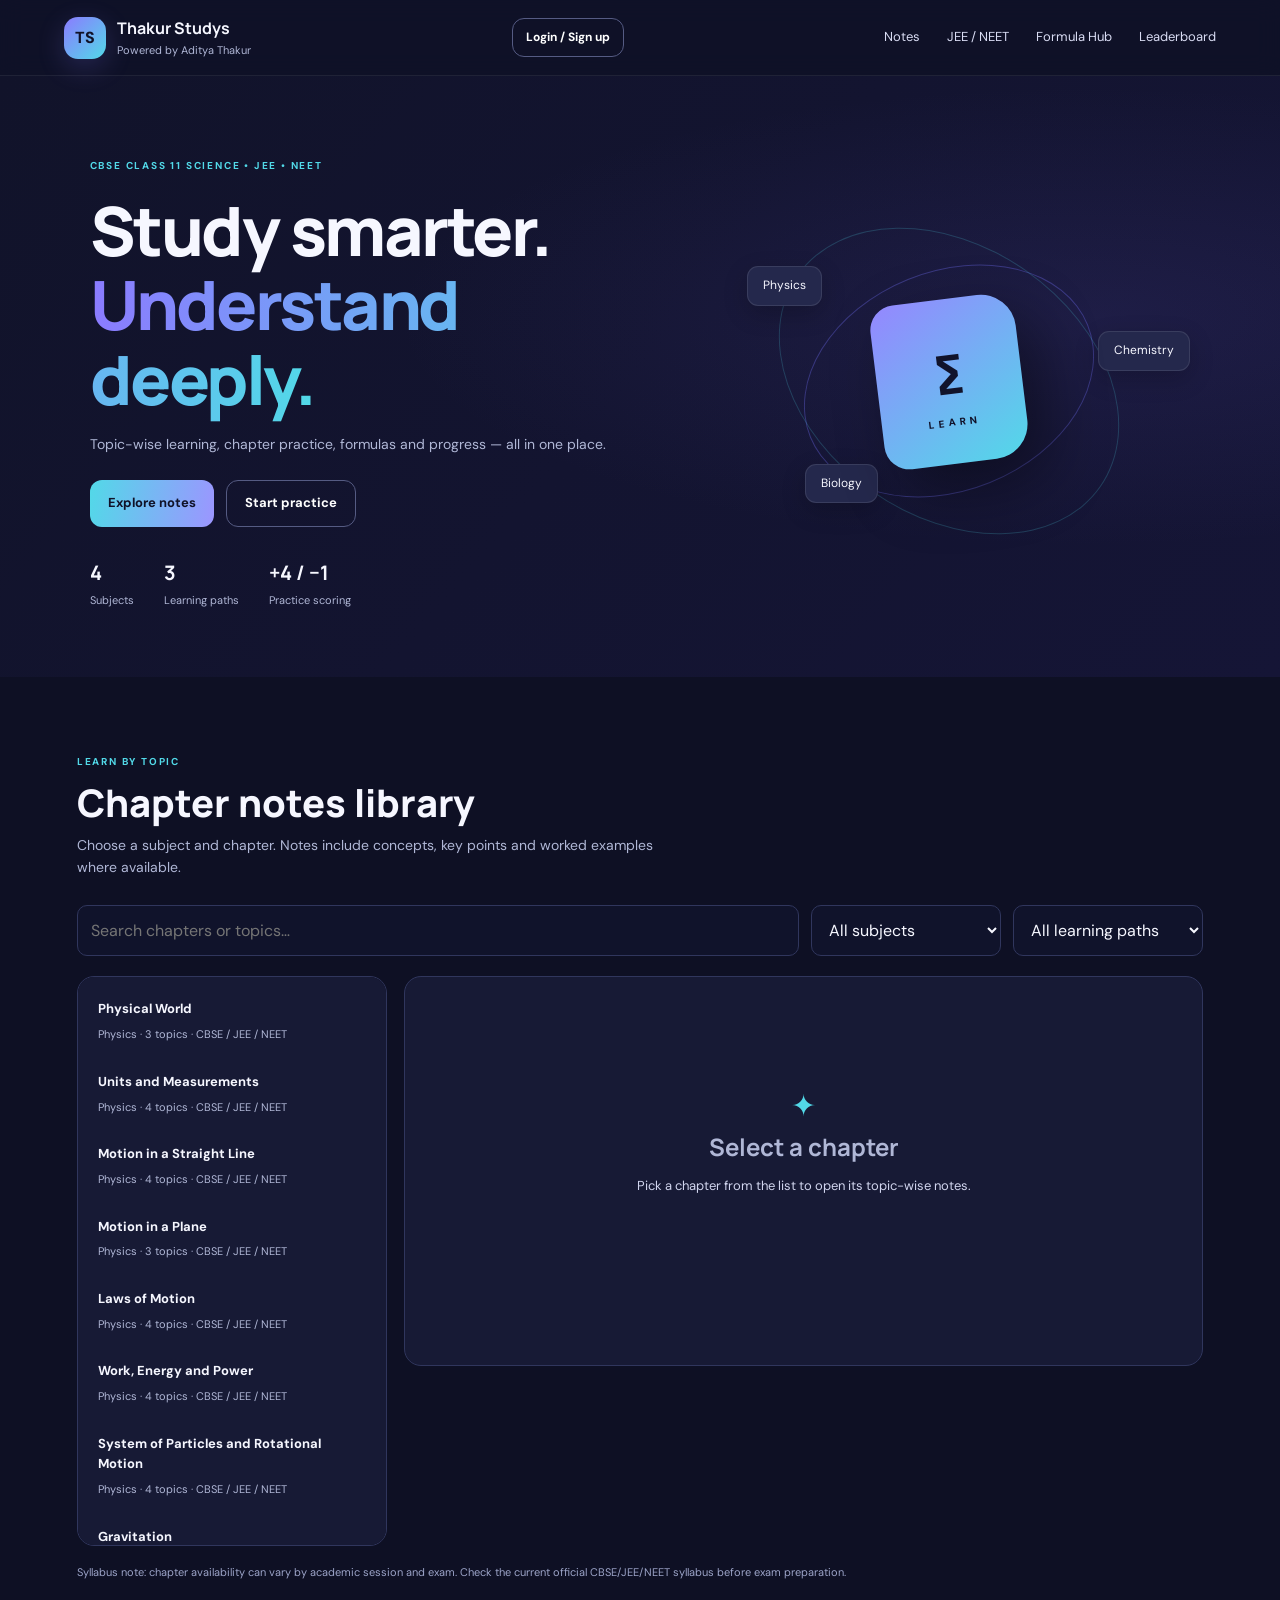
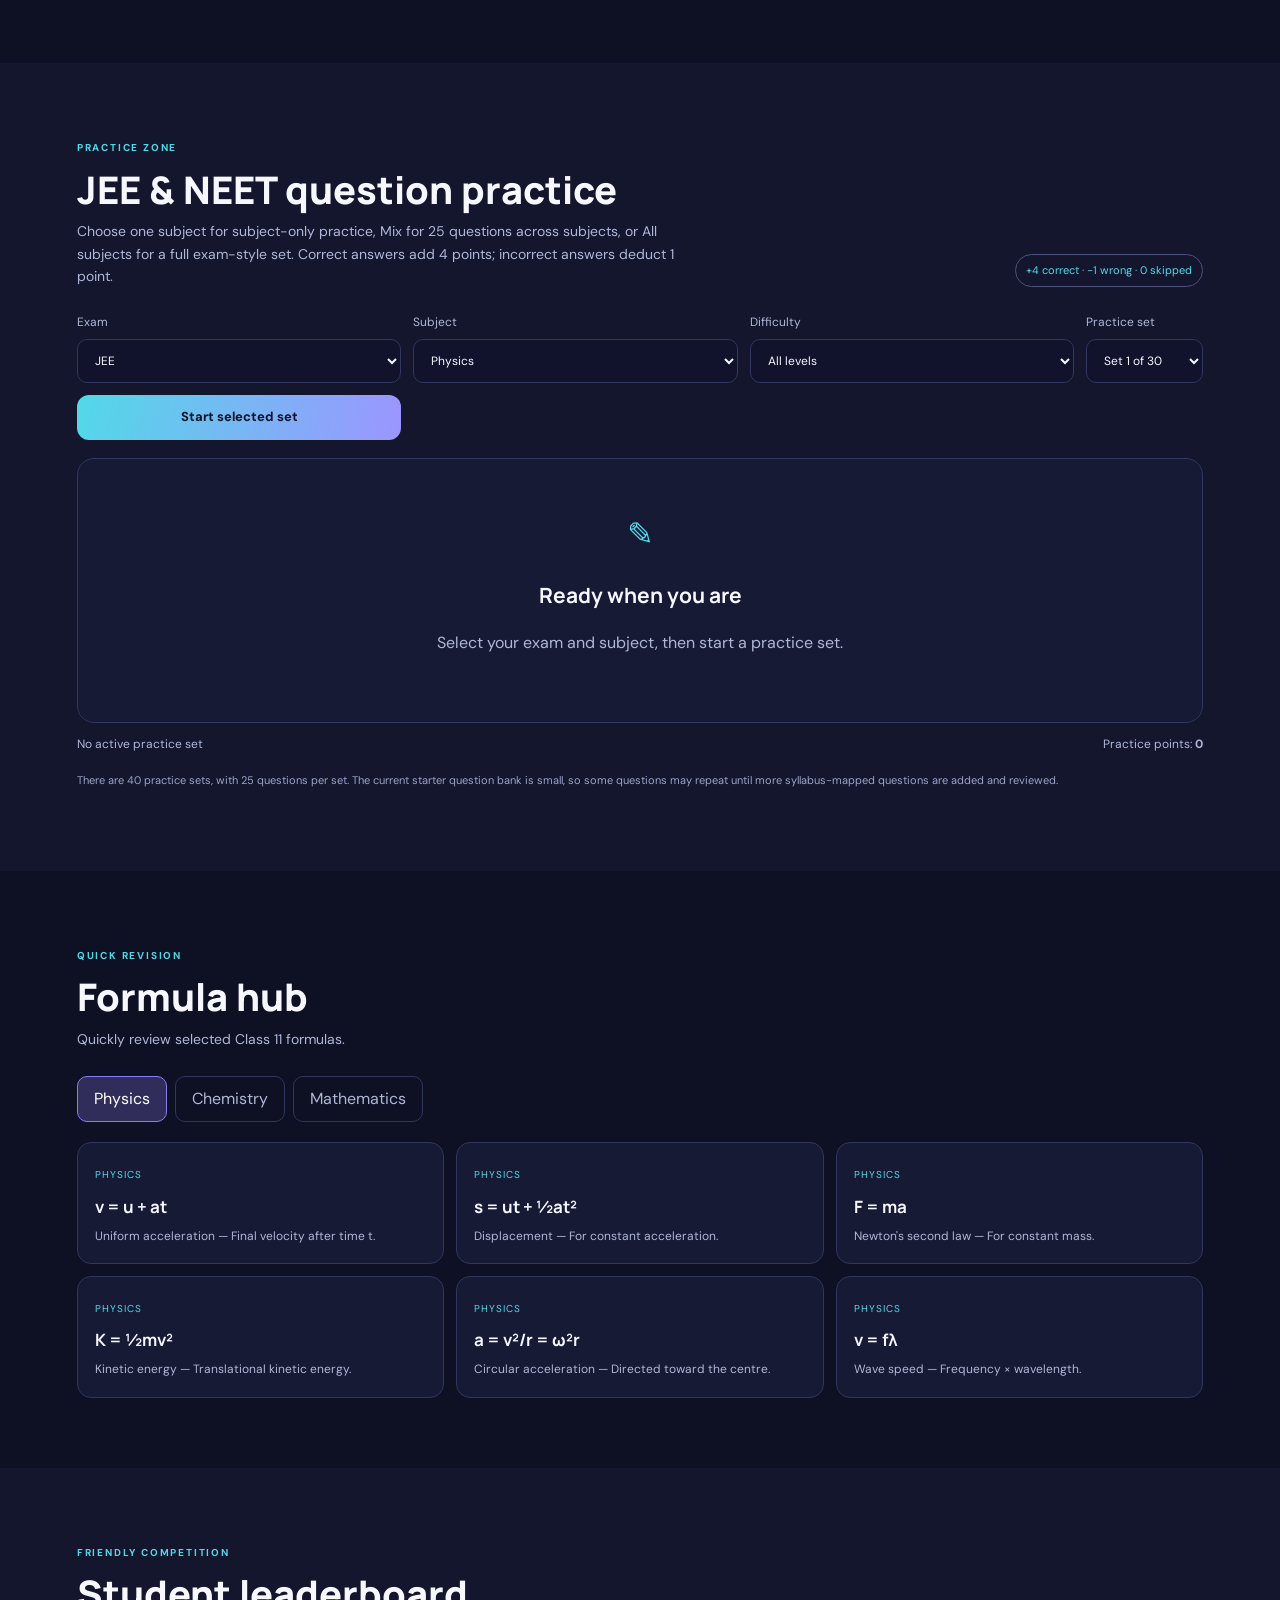
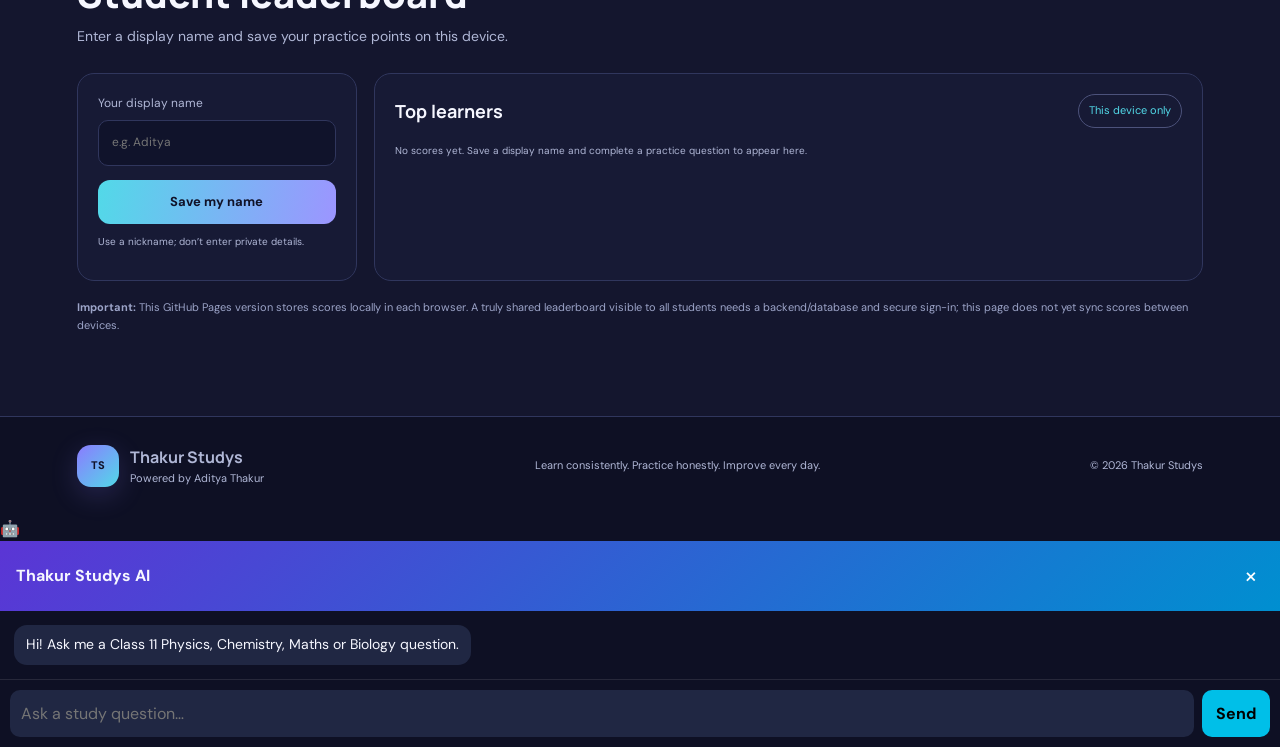
==== index.html @ 00ae5941 "Add files via upload" ====
<!doctype html>
<html lang="en">
<head>
<meta charset="utf-8"><meta name="viewport" content="width=device-width,initial-scale=1">
<meta name="theme-color" content="#171536">
<title>Thakur Studys | Powered by Aditya Thakur</title>
<link rel="stylesheet" href="style.css">
</head>
<body>
<header class="topbar">
  <a class="brand" href="#"><span class="logo">TS</span><span><b>Thakur Studys</b><small>Powered by Aditya Thakur</small></span></a>
  <div class="top-actions"><button class="btn ghost account-btn" id="accountBtn">Login / Sign up</button><button class="menu-btn" id="menuBtn" aria-label="Open menu">☰</button></div>
  <nav id="nav">
    <a href="#notes">Notes</a><a href="#practice">JEE / NEET</a><a href="#formulas">Formula Hub</a><a href="#leaderboard">Leaderboard</a>
  </nav>
</header>
<main>
<section class="hero">
  <div class="hero-copy">
    <span class="eyebrow">CBSE CLASS 11 SCIENCE • JEE • NEET</span>
    <h1>Study smarter.<br><span>Understand deeply.</span></h1>
    <p>Topic-wise learning, chapter practice, formulas and progress — all in one place.</p>
    <div class="hero-actions"><a class="btn primary" href="#notes">Explore notes</a><a class="btn ghost" href="#practice">Start practice</a></div>
    <div class="stats"><div><b>4</b><span>Subjects</span></div><div><b>3</b><span>Learning paths</span></div><div><b>+4 / −1</b><span>Practice scoring</span></div></div>
  </div>
  <div class="hero-art"><div class="orbit orbit1"></div><div class="orbit orbit2"></div><div class="book">∑<br><small>LEARN</small></div><span class="float f1">Physics</span><span class="float f2">Chemistry</span><span class="float f3">Biology</span></div>
</section>

<section class="section" id="notes">
  <div class="section-head"><div><span class="eyebrow">LEARN BY TOPIC</span><h2>Chapter notes library</h2><p>Choose a subject and chapter. Notes include concepts, key points and worked examples where available.</p></div></div>
  <div class="filters">
    <input id="searchNotes" type="search" placeholder="Search chapters or topics…">
    <select id="subjectFilter"><option value="all">All subjects</option><option>Physics</option><option>Chemistry</option><option>Mathematics</option><option>Biology</option></select>
    <select id="pathFilter"><option value="all">All learning paths</option><option>CBSE</option><option>JEE</option><option>NEET</option></select>
  </div>
  <div class="layout-notes"><div id="chapterList" class="chapter-list"></div><article id="noteDetail" class="note-detail"><div class="empty-state"><span>✦</span><h3>Select a chapter</h3><p>Pick a chapter from the list to open its topic-wise notes.</p></div></article></div>
  <p class="disclaimer">Syllabus note: chapter availability can vary by academic session and exam. Check the current official CBSE/JEE/NEET syllabus before exam preparation.</p>
</section>

<section class="section tinted" id="practice">
  <div class="section-head"><div><span class="eyebrow">PRACTICE ZONE</span><h2>JEE & NEET question practice</h2><p>Choose one subject for subject-only practice, Mix for 25 questions across subjects, or All subjects for a full exam-style set. Correct answers add 4 points; incorrect answers deduct 1 point.</p></div><div class="pill">+4 correct · −1 wrong · 0 skipped</div></div>
  <div class="practice-controls">
    <label>Exam<select id="examSelect"><option value="JEE">JEE</option><option value="NEET">NEET</option></select></label>
    <label>Subject<select id="practiceSubject"></select></label>
    <label>Difficulty<select id="difficulty"><option value="All">All levels</option><option>Easy</option><option>Medium</option><option>Hard</option></select></label>
    <label>Practice set<select id="setSelect"><option value="1">Set 1 of 30</option><option value="2">Set 2 of 30</option><option value="3">Set 3 of 30</option><option value="4">Set 4 of 30</option><option value="5">Set 5 of 30</option><option value="6">Set 6 of 30</option><option value="7">Set 7 of 30</option><option value="8">Set 8 of 30</option><option value="9">Set 9 of 30</option><option value="10">Set 10 of 30</option><option value="11">Set 11 of 30</option><option value="12">Set 12 of 30</option><option value="13">Set 13 of 30</option><option value="14">Set 14 of 30</option><option value="15">Set 15 of 30</option><option value="16">Set 16 of 30</option><option value="17">Set 17 of 30</option><option value="18">Set 18 of 30</option><option value="19">Set 19 of 30</option><option value="20">Set 20 of 30</option><option value="21">Set 21 of 30</option><option value="22">Set 22 of 30</option><option value="23">Set 23 of 30</option><option value="24">Set 24 of 30</option><option value="25">Set 25 of 30</option><option value="26">Set 26 of 30</option><option value="27">Set 27 of 30</option><option value="28">Set 28 of 30</option><option value="29">Set 29 of 30</option><option value="30">Set 30 of 30</option></select></label>
    <button class="btn primary" id="startQuiz">Start selected set</button>
  </div>
  <div class="quiz-card" id="quizCard"><div class="quiz-welcome"><span class="quiz-icon">✎</span><h3>Ready when you are</h3><p>Select your exam and subject, then start a practice set.</p></div></div>
  <div class="quiz-footer"><span id="quizProgress">No active practice set</span><span>Practice points: <b id="pointsDisplay">0</b></span></div>
  <p class="disclaimer">There are 40 practice sets, with 25 questions per set. The current starter question bank is small, so some questions may repeat until more syllabus-mapped questions are added and reviewed.</p>
</section>

<section class="section" id="formulas">
  <div class="section-head"><div><span class="eyebrow">QUICK REVISION</span><h2>Formula hub</h2><p>Quickly review selected Class 11 formulas.</p></div></div>
  <div class="formula-tabs"><button class="tab active" data-formula="Physics">Physics</button><button class="tab" data-formula="Chemistry">Chemistry</button><button class="tab" data-formula="Mathematics">Mathematics</button></div>
  <div id="formulaGrid" class="formula-grid"></div>
</section>

<section class="section tinted" id="leaderboard">
  <div class="section-head"><div><span class="eyebrow">FRIENDLY COMPETITION</span><h2>Student leaderboard</h2><p>Enter a display name and save your practice points on this device.</p></div></div>
  <div class="leaderboard-layout">
    <form id="playerForm" class="player-form"><label>Your display name<input id="playerName" maxlength="24" placeholder="e.g. Aditya" required></label><button class="btn primary" type="submit">Save my name</button><p class="small">Use a nickname; don’t enter private details.</p></form>
    <div class="leaderboard-card"><div class="leaderboard-title"><h3>Top learners</h3><span class="local-tag">This device only</span></div><div id="leaderRows"></div></div>
  </div>
  <p class="disclaimer"><b>Important:</b> This GitHub Pages version stores scores locally in each browser. A truly shared leaderboard visible to all students needs a backend/database and secure sign-in; this page does not yet sync scores between devices.</p>
</section>
</main>
<div class="auth-overlay" id="authOverlay" hidden>
  <section class="auth-modal" role="dialog" aria-modal="true" aria-labelledby="authTitle">
    <button class="auth-close" id="authClose" aria-label="Close login">×</button>
    <div class="auth-logo">TS</div>
    <span class="eyebrow">YOUR LEARNING SPACE</span>
    <h2 id="authTitle">Welcome to Thakur Studys</h2>
    <p class="auth-intro">Create a local demo account or sign in on this device.</p>
    <div class="auth-tabs"><button class="auth-tab active" data-mode="login">Login</button><button class="auth-tab" data-mode="signup">Sign up</button></div>
    <form id="authForm" class="auth-form">
      <label id="authNameWrap" hidden>Display name<input id="authName" maxlength="24" autocomplete="nickname" placeholder="Your name"></label>
      <label>Email<input id="authEmail" type="email" required autocomplete="email" placeholder="you@example.com"></label>
      <label>Password<input id="authPassword" type="password" required minlength="6" autocomplete="current-password" placeholder="At least 6 characters"></label>
      <p class="auth-error" id="authError" role="status"></p>
      <button class="btn primary auth-submit" id="authSubmit" type="submit">Login</button>
    </form>
    <p class="auth-note">Demo only: account details stay in this browser. This is not secure production authentication and will not sync across devices. Use a backend such as Firebase for real accounts.</p>
  </section>
</div>
<footer><a class="brand" href="#"><span class="logo">TS</span><span><b>Thakur Studys</b><small>Powered by Aditya Thakur</small></span></a><p>Learn consistently. Practice honestly. Improve every day.</p><span>© <span id="year"></span> Thakur Studys</span></footer>
<script src="app.js"></script>
<div id="aiAssistantFab" title="Thakur Studys AI">🤖</div>
<div id="aiAssistantPanel" class="ai-panel" aria-hidden="true"><div class="ai-head"><b>Thakur Studys AI</b><button id="aiClose">×</button></div>
<div id="aiMessages" class="ai-messages"><div class="ai-msg bot">Hi! Ask me a Class 11 Physics, Chemistry, Maths or Biology question.</div></div>
<div class="ai-input-row"><input id="aiInput" placeholder="Ask a study question…"><button id="aiSend">Send</button></div></div>
<script>
(()=>{const f=document.getElementById('aiAssistantFab'),p=document.getElementById('aiAssistantPanel'),c=document.getElementById('aiClose'),i=document.getElementById('aiInput'),s=document.getElementById('aiSend'),m=document.getElementById('aiMessages');if(!f)return;
f.onclick=()=>{p.classList.add('open');p.setAttribute('aria-hidden','false');i.focus()};c.onclick=()=>{p.classList.remove('open');p.setAttribute('aria-hidden','true')};
function add(t,k){const d=document.createElement('div');d.className='ai-msg '+k;d.textContent=t;m.appendChild(d);m.scrollTop=m.scrollHeight}
function answer(q){const x=q.toLowerCase();if(x.includes('newton'))return"Newton's second law: F = ma.";if(x.includes('kinetic'))return"Kinetic energy is K = ½mv².";if(x.includes('mole'))return"Use n = mass ÷ molar mass.";if(x.includes('derivative'))return"For xⁿ, d(xⁿ)/dx = nxⁿ⁻¹.";if(x.includes('photosynthesis'))return"Light reactions occur on thylakoid membranes; the Calvin cycle occurs in the stroma.";return"I can help with Class 11 Physics, Chemistry, Maths and Biology. Send the exact question for step-by-step help."}
function go(){const q=i.value.trim();if(!q)return;add(q,'user');i.value='';setTimeout(()=>add(answer(q),'bot'),180)}s.onclick=go;i.onkeydown=e=>{if(e.key==='Enter')go()}})();
</script></body></html>
---- style.css ----
@import url('https://fonts.googleapis.com/css2?family=DM+Sans:wght@400;500;600;700&family=Manrope:wght@400;500;600;700;800&display=swap');
:root{--bg:#0e1024;--panel:#171a35;--panel2:#1d2142;--text:#f6f7ff;--muted:#b0b7d6;--line:#30365d;--purple:#8b7bff;--cyan:#52d9e8;--pink:#ff8fc8;--green:#7de2b8}
*{box-sizing:border-box}html{scroll-behavior:smooth;scroll-padding-top:86px}body{margin:0;background:var(--bg);color:var(--text);font-family:'DM Sans',sans-serif;line-height:1.6}a{color:inherit;text-decoration:none}button,input,select{font:inherit}.topbar{height:76px;display:flex;align-items:center;justify-content:space-between;padding:0 max(5vw,20px);border-bottom:1px solid #ffffff12;background:#101228ed;backdrop-filter:blur(12px);position:sticky;top:0;z-index:10}.brand{display:flex;align-items:center;gap:11px}.brand b{display:block;font-family:Manrope,sans-serif;font-size:16px}.brand small{display:block;color:var(--muted);font-size:11px}.logo{width:42px;height:42px;border-radius:14px;background:linear-gradient(135deg,var(--purple),var(--cyan));display:grid;place-items:center;font-weight:800;color:#101228;box-shadow:0 8px 28px #8b7bff33}.topbar nav{display:flex;gap:27px;color:#d9dcf3;font-size:13px}.topbar nav a:hover{color:var(--cyan)}.menu-btn{display:none;background:none;border:0;color:white;font-size:23px}.hero{padding:75px max(7vw,22px) 65px;display:grid;grid-template-columns:1.1fr .9fr;gap:30px;align-items:center;overflow:hidden;background:radial-gradient(ellipse at 85% 40%,#5148a52b,transparent 45%),linear-gradient(130deg,#11132a,#151536)}.eyebrow{color:var(--cyan);letter-spacing:1.8px;font-size:10px;font-weight:700}.hero h1{font:800 clamp(38px,5.4vw,68px)/1.1 Manrope,sans-serif;letter-spacing:-2.5px;margin:16px 0}.hero h1 span{background:linear-gradient(90deg,var(--purple),var(--cyan));background-clip:text;color:transparent}.hero p,.section-head p{color:var(--muted);max-width:600px;font-size:14px}.hero-actions{display:flex;gap:12px;margin:25px 0 32px}.btn{border:0;border-radius:12px;padding:12px 18px;font-weight:700;font-size:13px;cursor:pointer;display:inline-flex;align-items:center;justify-content:center}.primary{color:#101228;background:linear-gradient(100deg,var(--cyan),#9c95ff)}.ghost{border:1px solid #555b83;color:white;background:transparent}.btn:hover{filter:brightness(1.08);transform:translateY(-1px)}.stats{display:flex;gap:30px}.stats b{display:block;font:700 20px Manrope}.stats span{font-size:11px;color:var(--muted)}.hero-art{height:300px;position:relative;display:grid;place-items:center}.orbit{position:absolute;border:1px solid #7772ff55;border-radius:50%;transform:rotate(-22deg)}.orbit1{width:300px;height:220px}.orbit2{width:370px;height:270px;transform:rotate(35deg);border-color:#52d9e833}.book{width:145px;height:165px;border-radius:25px 35px 35px 25px;background:linear-gradient(145deg,#9587ff,#52d9e8);display:grid;place-content:center;text-align:center;color:#11132b;font-size:52px;font-weight:800;box-shadow:18px 25px 60px #0006;transform:rotate(-7deg);z-index:1}.book small{font-size:10px;letter-spacing:4px}.float{position:absolute;background:#24284c;border:1px solid #ffffff19;padding:9px 15px;border-radius:11px;font-size:12px;box-shadow:0 8px 25px #0003}.f1{top:35px;left:8%}.f2{right:0;top:100px}.f3{bottom:28px;left:20%}.section{padding:70px max(6vw,20px)}.tinted{background:#14162e}.section-head{display:flex;align-items:end;justify-content:space-between;gap:20px;margin-bottom:26px}.section h2{font:800 clamp(27px,3.3vw,38px)/1.2 Manrope;margin:8px 0}.section-head p{margin:8px 0 0}.filters{display:grid;grid-template-columns:1fr 190px 190px;gap:12px;margin-bottom:20px}input,select{width:100%;background:#10132b;border:1px solid var(--line);border-radius:10px;color:var(--text);padding:12px 13px;outline:none}input:focus,select:focus{border-color:var(--purple)}select option{background:#171a35}.layout-notes{display:grid;grid-template-columns:310px 1fr;gap:17px;align-items:start}.chapter-list,.note-detail,.quiz-card,.leaderboard-card,.player-form{background:var(--panel);border:1px solid var(--line);border-radius:17px}.chapter-list{padding:8px;max-height:570px;overflow:auto}.chapter-item{display:block;width:100%;text-align:left;border:0;border-radius:10px;background:transparent;color:var(--text);padding:12px;cursor:pointer;margin:2px 0}.chapter-item:hover,.chapter-item.active{background:#292d55}.chapter-item b{display:block;font-size:13px}.chapter-item small{color:var(--muted);font-size:11px}.note-detail{padding:25px;min-height:390px}.note-detail h3{font:700 24px Manrope;margin:0 0 7px}.note-detail h4{font:700 16px Manrope;color:var(--cyan);margin:24px 0 8px}.note-detail p,.note-detail li{font-size:13px;color:#d1d5ee}.note-detail ul{padding-left:20px}.note-detail .topic{border-top:1px solid var(--line);padding-top:3px;margin-top:20px}.note-detail .callout{padding:14px 16px;background:#25294b;border-left:3px solid var(--purple);border-radius:9px;color:#e6e8ff;font-size:13px}.empty-state{text-align:center;padding:80px 15px;color:var(--muted)}.empty-state span{font-size:30px;color:var(--cyan)}.disclaimer{font-size:11px;color:#9ca4c8;margin-top:18px}.pill,.local-tag{white-space:nowrap;font-size:11px;padding:7px 10px;border:1px solid #4c527b;border-radius:30px;color:var(--cyan)}.practice-controls{display:grid;grid-template-columns:1fr 1fr 1fr auto;gap:12px;align-items:end}.practice-controls label,.player-form label{font-size:12px;color:var(--muted);display:grid;gap:7px}.quiz-card{margin-top:18px;min-height:250px;padding:25px}.quiz-welcome{text-align:center;padding:25px;color:var(--muted)}.quiz-icon{font-size:32px;color:var(--cyan)}.quiz-welcome h3{color:var(--text);font:700 21px Manrope}.question-top{display:flex;justify-content:space-between;color:var(--muted);font-size:12px}.question-text{font:700 19px/1.5 Manrope;margin:17px 0}.options{display:grid;grid-template-columns:1fr 1fr;gap:10px}.option{padding:12px 14px;border:1px solid var(--line);background:#11142c;color:var(--text);text-align:left;border-radius:10px;cursor:pointer}.option:hover:not(:disabled){border-color:var(--cyan)}.option.correct{border-color:var(--green);background:#16372f}.option.wrong{border-color:#ff8b9a;background:#3a2037}.explanation{margin-top:14px;padding:13px;background:#25294b;border-radius:10px;font-size:13px;color:#d7dcf5}.next-row{display:flex;justify-content:flex-end;margin-top:15px}.quiz-footer{display:flex;justify-content:space-between;color:var(--muted);font-size:12px;margin-top:12px}.formula-tabs{display:flex;gap:8px;margin:20px 0}.tab{background:transparent;color:var(--muted);border:1px solid var(--line);padding:9px 16px;border-radius:10px;cursor:pointer}.tab.active{background:#302d5a;color:white;border-color:var(--purple)}.formula-grid{display:grid;grid-template-columns:repeat(3,1fr);gap:12px}.formula-card{background:var(--panel);border:1px solid var(--line);border-radius:14px;padding:17px}.formula-card small{color:var(--cyan);font-size:10px;text-transform:uppercase;letter-spacing:1px}.formula-card b{display:block;font:700 17px Manrope;margin:9px 0}.formula-card p{font-size:12px;color:var(--muted);margin:0}.leaderboard-layout{display:grid;grid-template-columns:280px 1fr;gap:17px}.player-form{padding:20px;align-self:start}.player-form .btn{margin-top:14px;width:100%}.small{font-size:10px;color:var(--muted)}.leaderboard-card{padding:20px}.leaderboard-title{display:flex;justify-content:space-between;align-items:center;margin-bottom:15px}.leaderboard-title h3{margin:0;font:700 18px Manrope}.leader-row{display:grid;grid-template-columns:38px 1fr auto;gap:12px;align-items:center;padding:13px 0;border-bottom:1px solid var(--line)}.leader-row:last-child{border:0}.rank{width:30px;height:30px;border-radius:10px;background:#2b2f53;display:grid;place-items:center;font-weight:700;font-size:12px}.leader-name{font-weight:600;font-size:13px}.leader-sub{display:block;font-size:10px;color:var(--muted)}.leader-points{font-weight:800;color:var(--cyan)}footer{padding:28px max(6vw,20px);display:flex;align-items:center;justify-content:space-between;gap:20px;border-top:1px solid var(--line);color:var(--muted);font-size:11px}footer p{margin:0}
@media(max-width:760px){.topbar{height:68px}.menu-btn{display:block}.topbar nav{display:none;position:absolute;top:67px;left:0;right:0;padding:18px 22px;background:#171a35;flex-direction:column;gap:15px;border-bottom:1px solid var(--line)}.topbar nav.open{display:flex}.hero{grid-template-columns:1fr;padding-top:55px}.hero-art{height:230px;order:-1}.hero-art .orbit1{width:230px;height:170px}.hero-art .orbit2{width:280px;height:205px}.book{width:115px;height:130px;font-size:42px}.f1{left:0}.f2{right:0}.f3{bottom:8px}.section{padding:50px 18px}.section-head{align-items:start;flex-direction:column}.filters{grid-template-columns:1fr 1fr}.filters input{grid-column:1/-1}.layout-notes{grid-template-columns:1fr}.chapter-list{max-height:230px}.practice-controls{grid-template-columns:1fr 1fr}.practice-controls .btn{grid-column:1/-1}.options{grid-template-columns:1fr}.formula-grid{grid-template-columns:1fr 1fr}.leaderboard-layout{grid-template-columns:1fr}footer{flex-wrap:wrap}footer p{width:100%;order:3}}@media(max-width:420px){.stats{gap:18px}.stats b{font-size:17px}.formula-grid{grid-template-columns:1fr}.filters{grid-template-columns:1fr}.filters input{grid-column:auto}.pill{white-space:normal}}

.top-actions{display:flex;align-items:center;gap:10px}.account-btn{padding:9px 13px;font-size:12px}.auth-overlay{position:fixed;inset:0;z-index:50;background:#070817d9;backdrop-filter:blur(8px);display:grid;place-items:center;padding:18px}.auth-overlay[hidden]{display:none}.auth-modal{width:min(100%,430px);position:relative;background:#171a35;border:1px solid #41466f;border-radius:22px;padding:28px;box-shadow:0 25px 90px #0008}.auth-close{position:absolute;right:15px;top:12px;border:0;background:transparent;color:#dce0ff;font-size:30px;cursor:pointer}.auth-logo{width:48px;height:48px;border-radius:15px;background:linear-gradient(135deg,var(--purple),var(--cyan));display:grid;place-items:center;color:#101228;font-weight:800;font-size:19px;margin-bottom:18px}.auth-modal h2{font:800 25px/1.2 Manrope;margin:8px 0}.auth-intro{font-size:13px;color:var(--muted)}.auth-tabs{display:grid;grid-template-columns:1fr 1fr;gap:7px;padding:5px;background:#10132b;border-radius:11px;margin:20px 0}.auth-tab{border:0;border-radius:8px;padding:9px;background:transparent;color:var(--muted);cursor:pointer}.auth-tab.active{background:#302d5a;color:white}.auth-form{display:grid;gap:13px}.auth-form label{display:grid;gap:6px;color:#d4d8f3;font-size:12px}.auth-submit{width:100%;margin-top:2px}.auth-error{font-size:12px;color:#ff9fb0;margin:0;min-height:0}.auth-note{font-size:10px;line-height:1.5;color:#9da5c8;margin:17px 0 0}.signed-in{font-size:11px;color:var(--cyan);max-width:115px;overflow:hidden;text-overflow:ellipsis;white-space:nowrap}@media(max-width:760px){.top-actions{gap:8px}.account-btn{padding:8px 10px;font-size:11px}.topbar{padding-left:16px;padding-right:16px}.auth-modal{padding:24px}}
\n#aiAssistantFab{position:fixed;right:18px;bottom:18px;width:58px;height:58px;border-radius:50%;display:flex;align-items:center;justify-content:center;font-size:27px;cursor:pointer;z-index:9999;background:linear-gradient(135deg,#6d4aff,#00cfff);box-shadow:0 8px 28px rgba(0,0,0,.28)}\n.ai-panel{position:fixed;right:18px;bottom:88px;width:min(360px,calc(100vw - 36px));height:470px;background:#10152b;color:#fff;border:1px solid rgba(255,255,255,.16);border-radius:18px;z-index:9998;display:none;overflow:hidden;box-shadow:0 18px 50px rgba(0,0,0,.4)}.ai-panel.open{display:flex;flex-direction:column}.ai-head{display:flex;justify-content:space-between;align-items:center;padding:14px 16px;background:linear-gradient(135deg,#5b35d5,#008fd0)}.ai-head button{border:0;background:transparent;color:#fff;font-size:25px}.ai-messages{flex:1;padding:14px;overflow:auto;display:flex;flex-direction:column;gap:9px}.ai-msg{max-width:88%;padding:10px 12px;border-radius:13px;line-height:1.4;font-size:14px}.ai-msg.bot{align-self:flex-start;background:#202743}.ai-msg.user{align-self:flex-end;background:#5c3fd6}.ai-input-row{display:flex;gap:8px;padding:10px;border-top:1px solid rgba(255,255,255,.1)}.ai-input-row input{flex:1;border:0;border-radius:10px;padding:11px;background:#202743;color:#fff}.ai-input-row button{border:0;border-radius:10px;padding:0 14px;background:#00bfe8;font-weight:700}\n
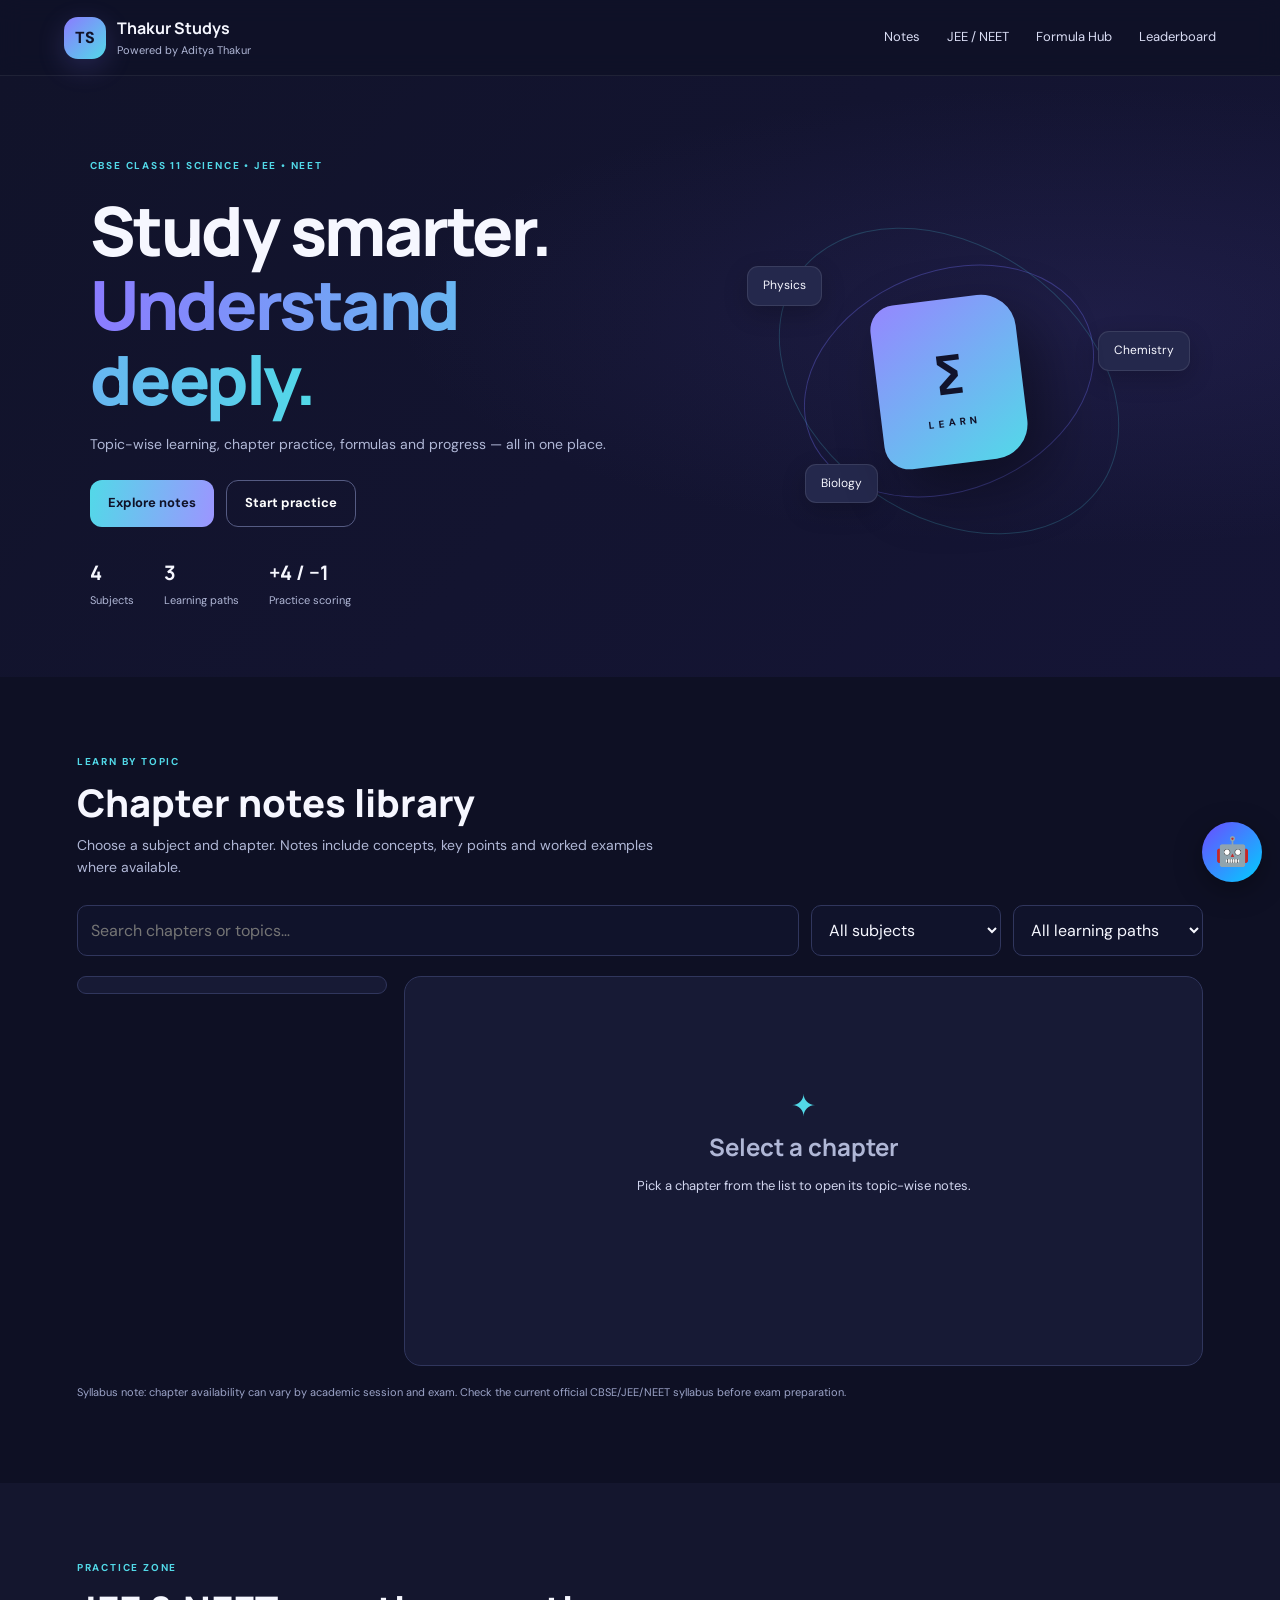
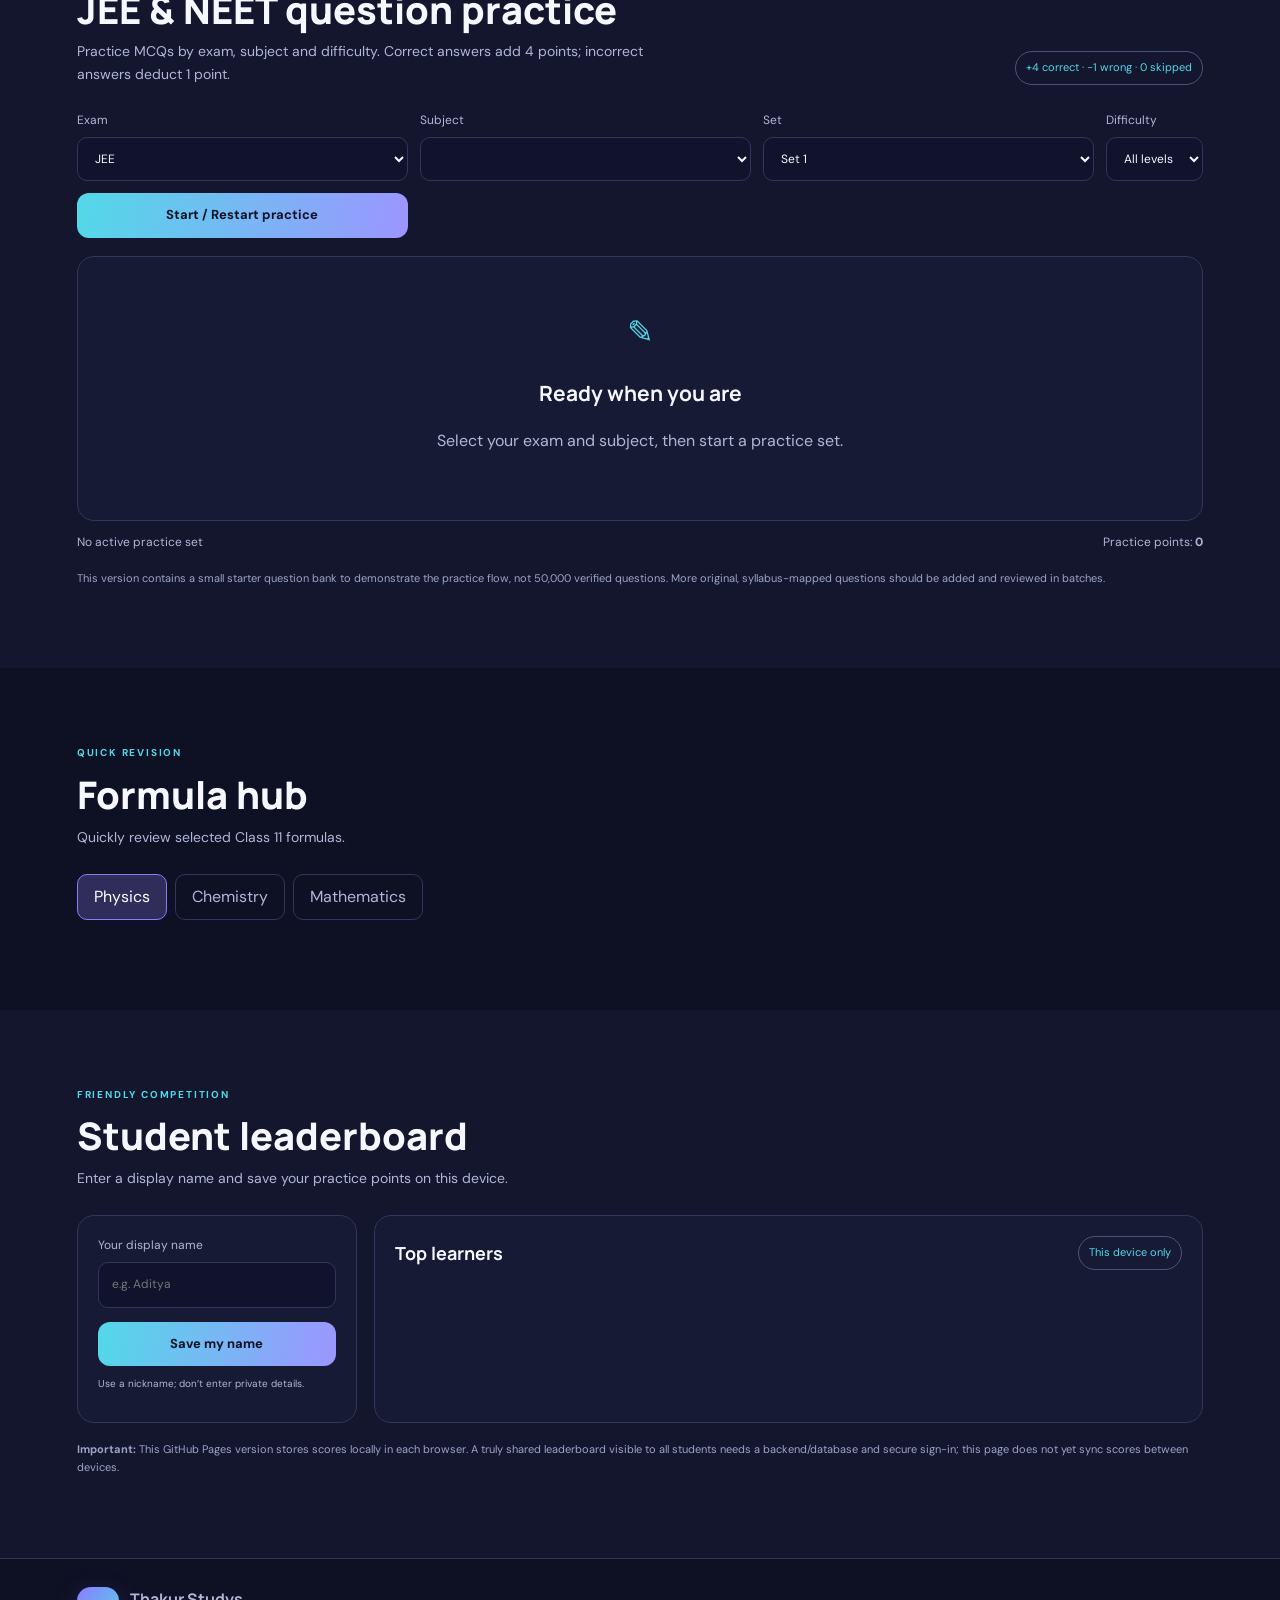
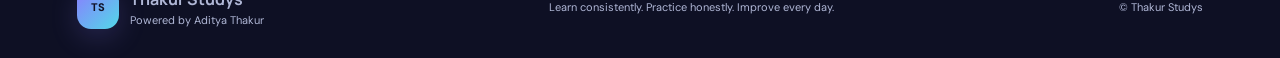
==== commit dc148560: "Add files via upload" ====
--- a/index.html
+++ b/index.html
@@ -9,7 +9,7 @@
 <body>
 <header class="topbar">
   <a class="brand" href="#"><span class="logo">TS</span><span><b>Thakur Studys</b><small>Powered by Aditya Thakur</small></span></a>
-  <div class="top-actions"><button class="btn ghost account-btn" id="accountBtn">Login / Sign up</button><button class="menu-btn" id="menuBtn" aria-label="Open menu">☰</button></div>
+  <button class="menu-btn" id="menuBtn" aria-label="Open menu">☰</button>
   <nav id="nav">
     <a href="#notes">Notes</a><a href="#practice">JEE / NEET</a><a href="#formulas">Formula Hub</a><a href="#leaderboard">Leaderboard</a>
   </nav>
@@ -38,17 +38,16 @@
 </section>
 
 <section class="section tinted" id="practice">
-  <div class="section-head"><div><span class="eyebrow">PRACTICE ZONE</span><h2>JEE & NEET question practice</h2><p>Choose one subject for subject-only practice, Mix for 25 questions across subjects, or All subjects for a full exam-style set. Correct answers add 4 points; incorrect answers deduct 1 point.</p></div><div class="pill">+4 correct · −1 wrong · 0 skipped</div></div>
+  <div class="section-head"><div><span class="eyebrow">PRACTICE ZONE</span><h2>JEE & NEET question practice</h2><p>Practice MCQs by exam, subject and difficulty. Correct answers add 4 points; incorrect answers deduct 1 point.</p></div><div class="pill">+4 correct · −1 wrong · 0 skipped</div></div>
   <div class="practice-controls">
     <label>Exam<select id="examSelect"><option value="JEE">JEE</option><option value="NEET">NEET</option></select></label>
-    <label>Subject<select id="practiceSubject"></select></label>
+    <label>Subject<select id="practiceSubject"></select></label><label>Set<select id="setSelect"><option value="1">Set 1</option><option value="2">Set 2</option><option value="3">Set 3</option><option value="4">Set 4</option><option value="5">Set 5</option><option value="6">Set 6</option><option value="7">Set 7</option><option value="8">Set 8</option><option value="9">Set 9</option><option value="10">Set 10</option><option value="11">Set 11</option><option value="12">Set 12</option><option value="13">Set 13</option><option value="14">Set 14</option><option value="15">Set 15</option><option value="16">Set 16</option><option value="17">Set 17</option><option value="18">Set 18</option><option value="19">Set 19</option><option value="20">Set 20</option><option value="21">Set 21</option><option value="22">Set 22</option><option value="23">Set 23</option><option value="24">Set 24</option><option value="25">Set 25</option><option value="26">Set 26</option><option value="27">Set 27</option><option value="28">Set 28</option><option value="29">Set 29</option><option value="30">Set 30</option></select></label>
     <label>Difficulty<select id="difficulty"><option value="All">All levels</option><option>Easy</option><option>Medium</option><option>Hard</option></select></label>
-    <label>Practice set<select id="setSelect"><option value="1">Set 1 of 30</option><option value="2">Set 2 of 30</option><option value="3">Set 3 of 30</option><option value="4">Set 4 of 30</option><option value="5">Set 5 of 30</option><option value="6">Set 6 of 30</option><option value="7">Set 7 of 30</option><option value="8">Set 8 of 30</option><option value="9">Set 9 of 30</option><option value="10">Set 10 of 30</option><option value="11">Set 11 of 30</option><option value="12">Set 12 of 30</option><option value="13">Set 13 of 30</option><option value="14">Set 14 of 30</option><option value="15">Set 15 of 30</option><option value="16">Set 16 of 30</option><option value="17">Set 17 of 30</option><option value="18">Set 18 of 30</option><option value="19">Set 19 of 30</option><option value="20">Set 20 of 30</option><option value="21">Set 21 of 30</option><option value="22">Set 22 of 30</option><option value="23">Set 23 of 30</option><option value="24">Set 24 of 30</option><option value="25">Set 25 of 30</option><option value="26">Set 26 of 30</option><option value="27">Set 27 of 30</option><option value="28">Set 28 of 30</option><option value="29">Set 29 of 30</option><option value="30">Set 30 of 30</option></select></label>
-    <button class="btn primary" id="startQuiz">Start selected set</button>
+    <button class="btn primary" id="startQuiz">Start / Restart practice</button>
   </div>
   <div class="quiz-card" id="quizCard"><div class="quiz-welcome"><span class="quiz-icon">✎</span><h3>Ready when you are</h3><p>Select your exam and subject, then start a practice set.</p></div></div>
   <div class="quiz-footer"><span id="quizProgress">No active practice set</span><span>Practice points: <b id="pointsDisplay">0</b></span></div>
-  <p class="disclaimer">There are 40 practice sets, with 25 questions per set. The current starter question bank is small, so some questions may repeat until more syllabus-mapped questions are added and reviewed.</p>
+  <p class="disclaimer">This version contains a small starter question bank to demonstrate the practice flow, not 50,000 verified questions. More original, syllabus-mapped questions should be added and reviewed in batches.</p>
 </section>
 
 <section class="section" id="formulas">
@@ -66,34 +65,6 @@
   <p class="disclaimer"><b>Important:</b> This GitHub Pages version stores scores locally in each browser. A truly shared leaderboard visible to all students needs a backend/database and secure sign-in; this page does not yet sync scores between devices.</p>
 </section>
 </main>
-<div class="auth-overlay" id="authOverlay" hidden>
-  <section class="auth-modal" role="dialog" aria-modal="true" aria-labelledby="authTitle">
-    <button class="auth-close" id="authClose" aria-label="Close login">×</button>
-    <div class="auth-logo">TS</div>
-    <span class="eyebrow">YOUR LEARNING SPACE</span>
-    <h2 id="authTitle">Welcome to Thakur Studys</h2>
-    <p class="auth-intro">Create a local demo account or sign in on this device.</p>
-    <div class="auth-tabs"><button class="auth-tab active" data-mode="login">Login</button><button class="auth-tab" data-mode="signup">Sign up</button></div>
-    <form id="authForm" class="auth-form">
-      <label id="authNameWrap" hidden>Display name<input id="authName" maxlength="24" autocomplete="nickname" placeholder="Your name"></label>
-      <label>Email<input id="authEmail" type="email" required autocomplete="email" placeholder="you@example.com"></label>
-      <label>Password<input id="authPassword" type="password" required minlength="6" autocomplete="current-password" placeholder="At least 6 characters"></label>
-      <p class="auth-error" id="authError" role="status"></p>
-      <button class="btn primary auth-submit" id="authSubmit" type="submit">Login</button>
-    </form>
-    <p class="auth-note">Demo only: account details stay in this browser. This is not secure production authentication and will not sync across devices. Use a backend such as Firebase for real accounts.</p>
-  </section>
-</div>
 <footer><a class="brand" href="#"><span class="logo">TS</span><span><b>Thakur Studys</b><small>Powered by Aditya Thakur</small></span></a><p>Learn consistently. Practice honestly. Improve every day.</p><span>© <span id="year"></span> Thakur Studys</span></footer>
 <script src="app.js"></script>
-<div id="aiAssistantFab" title="Thakur Studys AI">🤖</div>
-<div id="aiAssistantPanel" class="ai-panel" aria-hidden="true"><div class="ai-head"><b>Thakur Studys AI</b><button id="aiClose">×</button></div>
-<div id="aiMessages" class="ai-messages"><div class="ai-msg bot">Hi! Ask me a Class 11 Physics, Chemistry, Maths or Biology question.</div></div>
-<div class="ai-input-row"><input id="aiInput" placeholder="Ask a study question…"><button id="aiSend">Send</button></div></div>
-<script>
-(()=>{const f=document.getElementById('aiAssistantFab'),p=document.getElementById('aiAssistantPanel'),c=document.getElementById('aiClose'),i=document.getElementById('aiInput'),s=document.getElementById('aiSend'),m=document.getElementById('aiMessages');if(!f)return;
-f.onclick=()=>{p.classList.add('open');p.setAttribute('aria-hidden','false');i.focus()};c.onclick=()=>{p.classList.remove('open');p.setAttribute('aria-hidden','true')};
-function add(t,k){const d=document.createElement('div');d.className='ai-msg '+k;d.textContent=t;m.appendChild(d);m.scrollTop=m.scrollHeight}
-function answer(q){const x=q.toLowerCase();if(x.includes('newton'))return"Newton's second law: F = ma.";if(x.includes('kinetic'))return"Kinetic energy is K = ½mv².";if(x.includes('mole'))return"Use n = mass ÷ molar mass.";if(x.includes('derivative'))return"For xⁿ, d(xⁿ)/dx = nxⁿ⁻¹.";if(x.includes('photosynthesis'))return"Light reactions occur on thylakoid membranes; the Calvin cycle occurs in the stroma.";return"I can help with Class 11 Physics, Chemistry, Maths and Biology. Send the exact question for step-by-step help."}
-function go(){const q=i.value.trim();if(!q)return;add(q,'user');i.value='';setTimeout(()=>add(answer(q),'bot'),180)}s.onclick=go;i.onkeydown=e=>{if(e.key==='Enter')go()}})();
-</script></body></html>+<div id="thakur-ai-float" title="Thakur Studys AI">🤖</div><div id="thakur-ai-box" aria-hidden="true"><div class="ts-ai-title"><b>Thakur Studys AI</b><button id="ts-ai-close">×</button></div><div id="ts-ai-chat"><div class="ts-ai-bot">Hi! Ask a Class 11 Physics, Chemistry, Maths or Biology question.</div></div><div class="ts-ai-row"><input id="ts-ai-input" placeholder="Ask a study question…"><button id="ts-ai-send">Send</button></div></div><script>(()=>{const f=document.getElementById('thakur-ai-float'),b=document.getElementById('thakur-ai-box'),c=document.getElementById('ts-ai-close'),i=document.getElementById('ts-ai-input'),s=document.getElementById('ts-ai-send'),chat=document.getElementById('ts-ai-chat');if(!f)return;f.onclick=()=>{b.classList.add('show');b.setAttribute('aria-hidden','false');i.focus()};c.onclick=()=>{b.classList.remove('show');b.setAttribute('aria-hidden','true')};function send(){const q=i.value.trim();if(!q)return;const d=document.createElement('div');d.className='ts-ai-user';d.textContent=q;chat.appendChild(d);i.value='';const r=document.createElement('div');r.className='ts-ai-bot';r.textContent=q.toLowerCase().includes('newton')?'Newton’s second law: F = ma.':q.toLowerCase().includes('mole')?'n = mass ÷ molar mass.':q.toLowerCase().includes('kinetic')?'K = ½mv².':q.toLowerCase().includes('derivative')?'d(xⁿ)/dx = nxⁿ⁻¹.':'Send the exact Class 11 question and I’ll explain it.';chat.appendChild(r);chat.scrollTop=chat.scrollHeight}s.onclick=send;i.onkeydown=e=>{if(e.key==='Enter')send()}})();</script></body></html>
--- a/style.css
+++ b/style.css
@@ -3,5 +3,4 @@
 *{box-sizing:border-box}html{scroll-behavior:smooth;scroll-padding-top:86px}body{margin:0;background:var(--bg);color:var(--text);font-family:'DM Sans',sans-serif;line-height:1.6}a{color:inherit;text-decoration:none}button,input,select{font:inherit}.topbar{height:76px;display:flex;align-items:center;justify-content:space-between;padding:0 max(5vw,20px);border-bottom:1px solid #ffffff12;background:#101228ed;backdrop-filter:blur(12px);position:sticky;top:0;z-index:10}.brand{display:flex;align-items:center;gap:11px}.brand b{display:block;font-family:Manrope,sans-serif;font-size:16px}.brand small{display:block;color:var(--muted);font-size:11px}.logo{width:42px;height:42px;border-radius:14px;background:linear-gradient(135deg,var(--purple),var(--cyan));display:grid;place-items:center;font-weight:800;color:#101228;box-shadow:0 8px 28px #8b7bff33}.topbar nav{display:flex;gap:27px;color:#d9dcf3;font-size:13px}.topbar nav a:hover{color:var(--cyan)}.menu-btn{display:none;background:none;border:0;color:white;font-size:23px}.hero{padding:75px max(7vw,22px) 65px;display:grid;grid-template-columns:1.1fr .9fr;gap:30px;align-items:center;overflow:hidden;background:radial-gradient(ellipse at 85% 40%,#5148a52b,transparent 45%),linear-gradient(130deg,#11132a,#151536)}.eyebrow{color:var(--cyan);letter-spacing:1.8px;font-size:10px;font-weight:700}.hero h1{font:800 clamp(38px,5.4vw,68px)/1.1 Manrope,sans-serif;letter-spacing:-2.5px;margin:16px 0}.hero h1 span{background:linear-gradient(90deg,var(--purple),var(--cyan));background-clip:text;color:transparent}.hero p,.section-head p{color:var(--muted);max-width:600px;font-size:14px}.hero-actions{display:flex;gap:12px;margin:25px 0 32px}.btn{border:0;border-radius:12px;padding:12px 18px;font-weight:700;font-size:13px;cursor:pointer;display:inline-flex;align-items:center;justify-content:center}.primary{color:#101228;background:linear-gradient(100deg,var(--cyan),#9c95ff)}.ghost{border:1px solid #555b83;color:white;background:transparent}.btn:hover{filter:brightness(1.08);transform:translateY(-1px)}.stats{display:flex;gap:30px}.stats b{display:block;font:700 20px Manrope}.stats span{font-size:11px;color:var(--muted)}.hero-art{height:300px;position:relative;display:grid;place-items:center}.orbit{position:absolute;border:1px solid #7772ff55;border-radius:50%;transform:rotate(-22deg)}.orbit1{width:300px;height:220px}.orbit2{width:370px;height:270px;transform:rotate(35deg);border-color:#52d9e833}.book{width:145px;height:165px;border-radius:25px 35px 35px 25px;background:linear-gradient(145deg,#9587ff,#52d9e8);display:grid;place-content:center;text-align:center;color:#11132b;font-size:52px;font-weight:800;box-shadow:18px 25px 60px #0006;transform:rotate(-7deg);z-index:1}.book small{font-size:10px;letter-spacing:4px}.float{position:absolute;background:#24284c;border:1px solid #ffffff19;padding:9px 15px;border-radius:11px;font-size:12px;box-shadow:0 8px 25px #0003}.f1{top:35px;left:8%}.f2{right:0;top:100px}.f3{bottom:28px;left:20%}.section{padding:70px max(6vw,20px)}.tinted{background:#14162e}.section-head{display:flex;align-items:end;justify-content:space-between;gap:20px;margin-bottom:26px}.section h2{font:800 clamp(27px,3.3vw,38px)/1.2 Manrope;margin:8px 0}.section-head p{margin:8px 0 0}.filters{display:grid;grid-template-columns:1fr 190px 190px;gap:12px;margin-bottom:20px}input,select{width:100%;background:#10132b;border:1px solid var(--line);border-radius:10px;color:var(--text);padding:12px 13px;outline:none}input:focus,select:focus{border-color:var(--purple)}select option{background:#171a35}.layout-notes{display:grid;grid-template-columns:310px 1fr;gap:17px;align-items:start}.chapter-list,.note-detail,.quiz-card,.leaderboard-card,.player-form{background:var(--panel);border:1px solid var(--line);border-radius:17px}.chapter-list{padding:8px;max-height:570px;overflow:auto}.chapter-item{display:block;width:100%;text-align:left;border:0;border-radius:10px;background:transparent;color:var(--text);padding:12px;cursor:pointer;margin:2px 0}.chapter-item:hover,.chapter-item.active{background:#292d55}.chapter-item b{display:block;font-size:13px}.chapter-item small{color:var(--muted);font-size:11px}.note-detail{padding:25px;min-height:390px}.note-detail h3{font:700 24px Manrope;margin:0 0 7px}.note-detail h4{font:700 16px Manrope;color:var(--cyan);margin:24px 0 8px}.note-detail p,.note-detail li{font-size:13px;color:#d1d5ee}.note-detail ul{padding-left:20px}.note-detail .topic{border-top:1px solid var(--line);padding-top:3px;margin-top:20px}.note-detail .callout{padding:14px 16px;background:#25294b;border-left:3px solid var(--purple);border-radius:9px;color:#e6e8ff;font-size:13px}.empty-state{text-align:center;padding:80px 15px;color:var(--muted)}.empty-state span{font-size:30px;color:var(--cyan)}.disclaimer{font-size:11px;color:#9ca4c8;margin-top:18px}.pill,.local-tag{white-space:nowrap;font-size:11px;padding:7px 10px;border:1px solid #4c527b;border-radius:30px;color:var(--cyan)}.practice-controls{display:grid;grid-template-columns:1fr 1fr 1fr auto;gap:12px;align-items:end}.practice-controls label,.player-form label{font-size:12px;color:var(--muted);display:grid;gap:7px}.quiz-card{margin-top:18px;min-height:250px;padding:25px}.quiz-welcome{text-align:center;padding:25px;color:var(--muted)}.quiz-icon{font-size:32px;color:var(--cyan)}.quiz-welcome h3{color:var(--text);font:700 21px Manrope}.question-top{display:flex;justify-content:space-between;color:var(--muted);font-size:12px}.question-text{font:700 19px/1.5 Manrope;margin:17px 0}.options{display:grid;grid-template-columns:1fr 1fr;gap:10px}.option{padding:12px 14px;border:1px solid var(--line);background:#11142c;color:var(--text);text-align:left;border-radius:10px;cursor:pointer}.option:hover:not(:disabled){border-color:var(--cyan)}.option.correct{border-color:var(--green);background:#16372f}.option.wrong{border-color:#ff8b9a;background:#3a2037}.explanation{margin-top:14px;padding:13px;background:#25294b;border-radius:10px;font-size:13px;color:#d7dcf5}.next-row{display:flex;justify-content:flex-end;margin-top:15px}.quiz-footer{display:flex;justify-content:space-between;color:var(--muted);font-size:12px;margin-top:12px}.formula-tabs{display:flex;gap:8px;margin:20px 0}.tab{background:transparent;color:var(--muted);border:1px solid var(--line);padding:9px 16px;border-radius:10px;cursor:pointer}.tab.active{background:#302d5a;color:white;border-color:var(--purple)}.formula-grid{display:grid;grid-template-columns:repeat(3,1fr);gap:12px}.formula-card{background:var(--panel);border:1px solid var(--line);border-radius:14px;padding:17px}.formula-card small{color:var(--cyan);font-size:10px;text-transform:uppercase;letter-spacing:1px}.formula-card b{display:block;font:700 17px Manrope;margin:9px 0}.formula-card p{font-size:12px;color:var(--muted);margin:0}.leaderboard-layout{display:grid;grid-template-columns:280px 1fr;gap:17px}.player-form{padding:20px;align-self:start}.player-form .btn{margin-top:14px;width:100%}.small{font-size:10px;color:var(--muted)}.leaderboard-card{padding:20px}.leaderboard-title{display:flex;justify-content:space-between;align-items:center;margin-bottom:15px}.leaderboard-title h3{margin:0;font:700 18px Manrope}.leader-row{display:grid;grid-template-columns:38px 1fr auto;gap:12px;align-items:center;padding:13px 0;border-bottom:1px solid var(--line)}.leader-row:last-child{border:0}.rank{width:30px;height:30px;border-radius:10px;background:#2b2f53;display:grid;place-items:center;font-weight:700;font-size:12px}.leader-name{font-weight:600;font-size:13px}.leader-sub{display:block;font-size:10px;color:var(--muted)}.leader-points{font-weight:800;color:var(--cyan)}footer{padding:28px max(6vw,20px);display:flex;align-items:center;justify-content:space-between;gap:20px;border-top:1px solid var(--line);color:var(--muted);font-size:11px}footer p{margin:0}
 @media(max-width:760px){.topbar{height:68px}.menu-btn{display:block}.topbar nav{display:none;position:absolute;top:67px;left:0;right:0;padding:18px 22px;background:#171a35;flex-direction:column;gap:15px;border-bottom:1px solid var(--line)}.topbar nav.open{display:flex}.hero{grid-template-columns:1fr;padding-top:55px}.hero-art{height:230px;order:-1}.hero-art .orbit1{width:230px;height:170px}.hero-art .orbit2{width:280px;height:205px}.book{width:115px;height:130px;font-size:42px}.f1{left:0}.f2{right:0}.f3{bottom:8px}.section{padding:50px 18px}.section-head{align-items:start;flex-direction:column}.filters{grid-template-columns:1fr 1fr}.filters input{grid-column:1/-1}.layout-notes{grid-template-columns:1fr}.chapter-list{max-height:230px}.practice-controls{grid-template-columns:1fr 1fr}.practice-controls .btn{grid-column:1/-1}.options{grid-template-columns:1fr}.formula-grid{grid-template-columns:1fr 1fr}.leaderboard-layout{grid-template-columns:1fr}footer{flex-wrap:wrap}footer p{width:100%;order:3}}@media(max-width:420px){.stats{gap:18px}.stats b{font-size:17px}.formula-grid{grid-template-columns:1fr}.filters{grid-template-columns:1fr}.filters input{grid-column:auto}.pill{white-space:normal}}
 
-.top-actions{display:flex;align-items:center;gap:10px}.account-btn{padding:9px 13px;font-size:12px}.auth-overlay{position:fixed;inset:0;z-index:50;background:#070817d9;backdrop-filter:blur(8px);display:grid;place-items:center;padding:18px}.auth-overlay[hidden]{display:none}.auth-modal{width:min(100%,430px);position:relative;background:#171a35;border:1px solid #41466f;border-radius:22px;padding:28px;box-shadow:0 25px 90px #0008}.auth-close{position:absolute;right:15px;top:12px;border:0;background:transparent;color:#dce0ff;font-size:30px;cursor:pointer}.auth-logo{width:48px;height:48px;border-radius:15px;background:linear-gradient(135deg,var(--purple),var(--cyan));display:grid;place-items:center;color:#101228;font-weight:800;font-size:19px;margin-bottom:18px}.auth-modal h2{font:800 25px/1.2 Manrope;margin:8px 0}.auth-intro{font-size:13px;color:var(--muted)}.auth-tabs{display:grid;grid-template-columns:1fr 1fr;gap:7px;padding:5px;background:#10132b;border-radius:11px;margin:20px 0}.auth-tab{border:0;border-radius:8px;padding:9px;background:transparent;color:var(--muted);cursor:pointer}.auth-tab.active{background:#302d5a;color:white}.auth-form{display:grid;gap:13px}.auth-form label{display:grid;gap:6px;color:#d4d8f3;font-size:12px}.auth-submit{width:100%;margin-top:2px}.auth-error{font-size:12px;color:#ff9fb0;margin:0;min-height:0}.auth-note{font-size:10px;line-height:1.5;color:#9da5c8;margin:17px 0 0}.signed-in{font-size:11px;color:var(--cyan);max-width:115px;overflow:hidden;text-overflow:ellipsis;white-space:nowrap}@media(max-width:760px){.top-actions{gap:8px}.account-btn{padding:8px 10px;font-size:11px}.topbar{padding-left:16px;padding-right:16px}.auth-modal{padding:24px}}
-\n#aiAssistantFab{position:fixed;right:18px;bottom:18px;width:58px;height:58px;border-radius:50%;display:flex;align-items:center;justify-content:center;font-size:27px;cursor:pointer;z-index:9999;background:linear-gradient(135deg,#6d4aff,#00cfff);box-shadow:0 8px 28px rgba(0,0,0,.28)}\n.ai-panel{position:fixed;right:18px;bottom:88px;width:min(360px,calc(100vw - 36px));height:470px;background:#10152b;color:#fff;border:1px solid rgba(255,255,255,.16);border-radius:18px;z-index:9998;display:none;overflow:hidden;box-shadow:0 18px 50px rgba(0,0,0,.4)}.ai-panel.open{display:flex;flex-direction:column}.ai-head{display:flex;justify-content:space-between;align-items:center;padding:14px 16px;background:linear-gradient(135deg,#5b35d5,#008fd0)}.ai-head button{border:0;background:transparent;color:#fff;font-size:25px}.ai-messages{flex:1;padding:14px;overflow:auto;display:flex;flex-direction:column;gap:9px}.ai-msg{max-width:88%;padding:10px 12px;border-radius:13px;line-height:1.4;font-size:14px}.ai-msg.bot{align-self:flex-start;background:#202743}.ai-msg.user{align-self:flex-end;background:#5c3fd6}.ai-input-row{display:flex;gap:8px;padding:10px;border-top:1px solid rgba(255,255,255,.1)}.ai-input-row input{flex:1;border:0;border-radius:10px;padding:11px;background:#202743;color:#fff}.ai-input-row button{border:0;border-radius:10px;padding:0 14px;background:#00bfe8;font-weight:700}\n+#thakur-ai-float{position:fixed!important;right:18px!important;bottom:18px!important;width:60px;height:60px;border-radius:50%;display:flex;align-items:center;justify-content:center;font-size:28px;cursor:pointer;z-index:2147483647;background:linear-gradient(135deg,#6d4aff,#00cfff);box-shadow:0 8px 28px rgba(0,0,0,.35)}#thakur-ai-box{position:fixed!important;right:18px!important;bottom:90px!important;width:min(360px,calc(100vw - 36px));height:460px;display:none;flex-direction:column;z-index:2147483646;background:#11162d;color:#fff;border-radius:18px;overflow:hidden;box-shadow:0 18px 55px rgba(0,0,0,.45)}#thakur-ai-box.show{display:flex!important}.ts-ai-title{padding:13px 15px;background:linear-gradient(135deg,#6038df,#00a9d8);display:flex;justify-content:space-between;align-items:center}.ts-ai-title button{border:0;background:none;color:#fff;font-size:24px}.ts-ai-bot,.ts-ai-user{max-width:88%;padding:9px 11px;border-radius:12px;font-size:14px;line-height:1.4}.ts-ai-bot{background:#222943}.ts-ai-user{background:#5f42d8;align-self:flex-end}#ts-ai-chat{flex:1;overflow:auto;padding:13px;display:flex;flex-direction:column;gap:8px}.ts-ai-row{display:flex;gap:7px;padding:10px;border-top:1px solid rgba(255,255,255,.1)}#ts-ai-input{flex:1;min-width:0;padding:10px;border:0;border-radius:10px;background:#222943;color:#fff}#ts-ai-send{border:0;border-radius:10px;padding:0 13px;background:#00c7e8;font-weight:700}
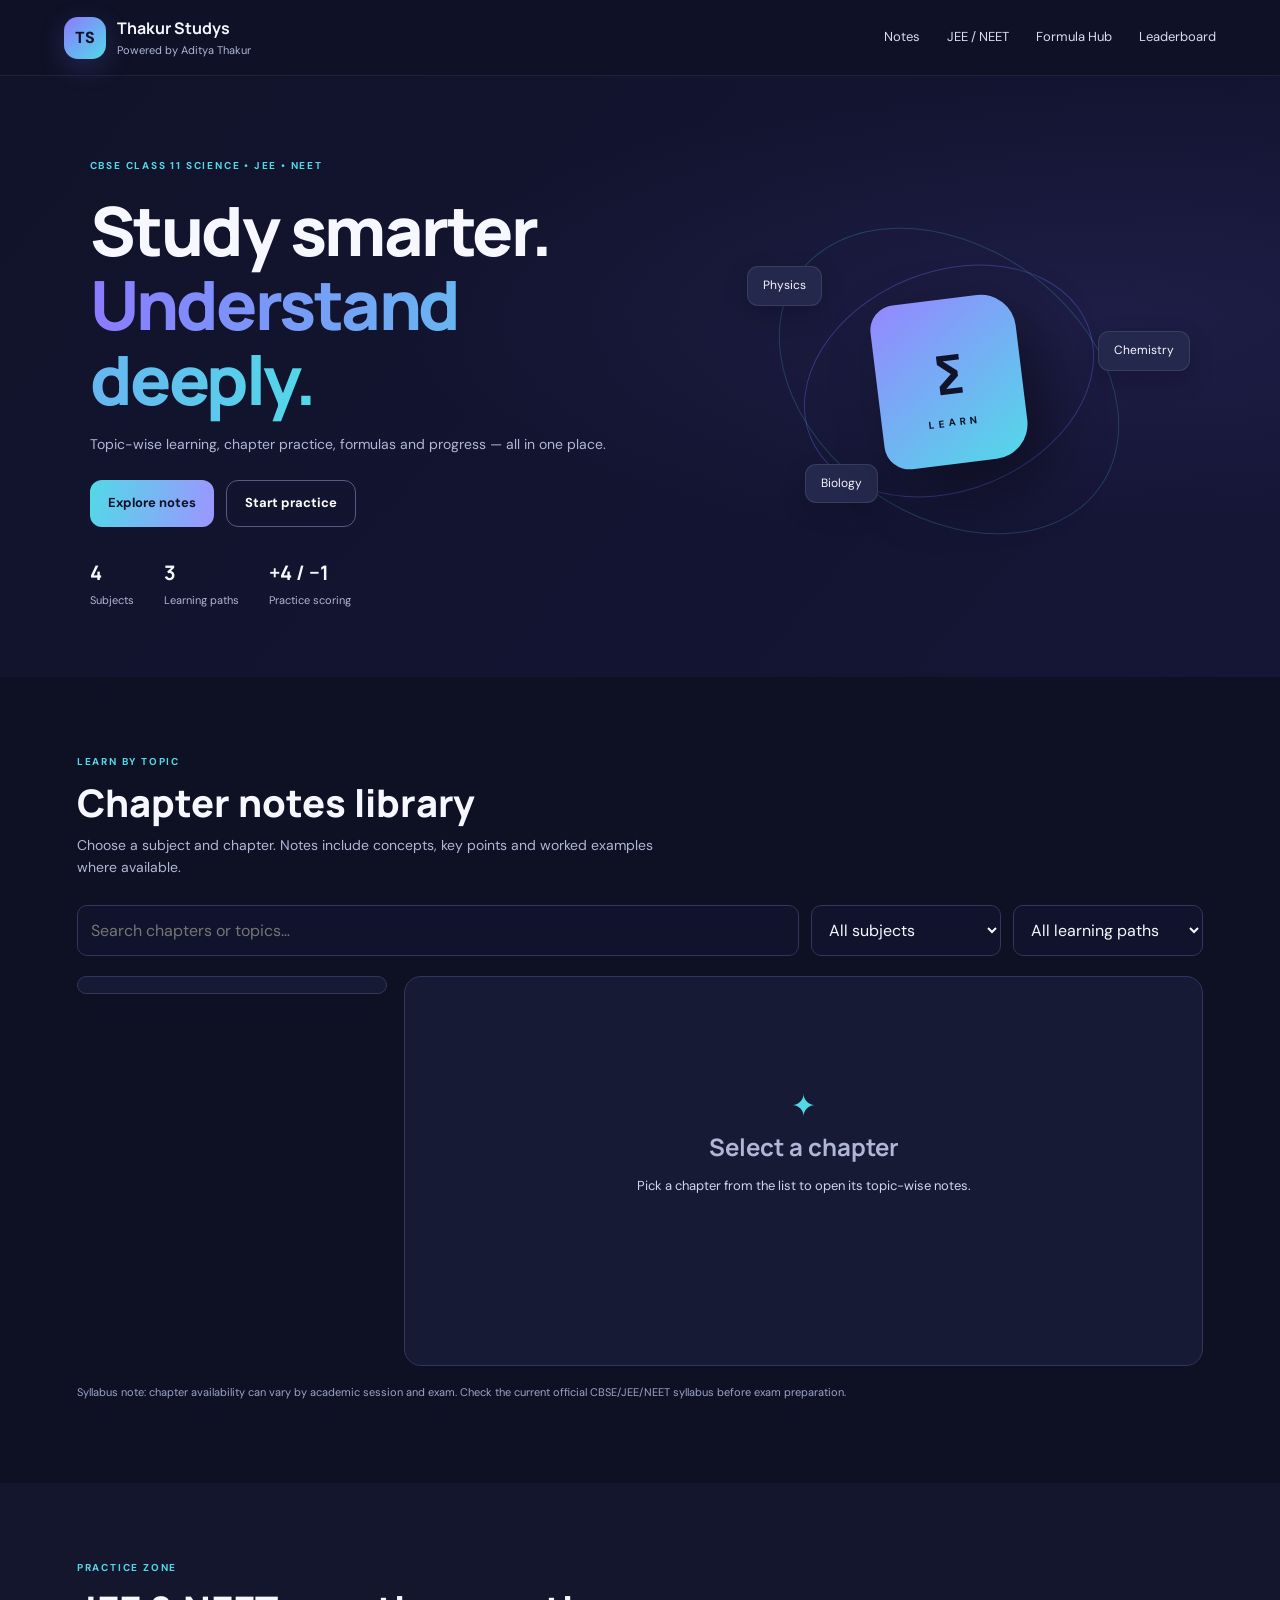
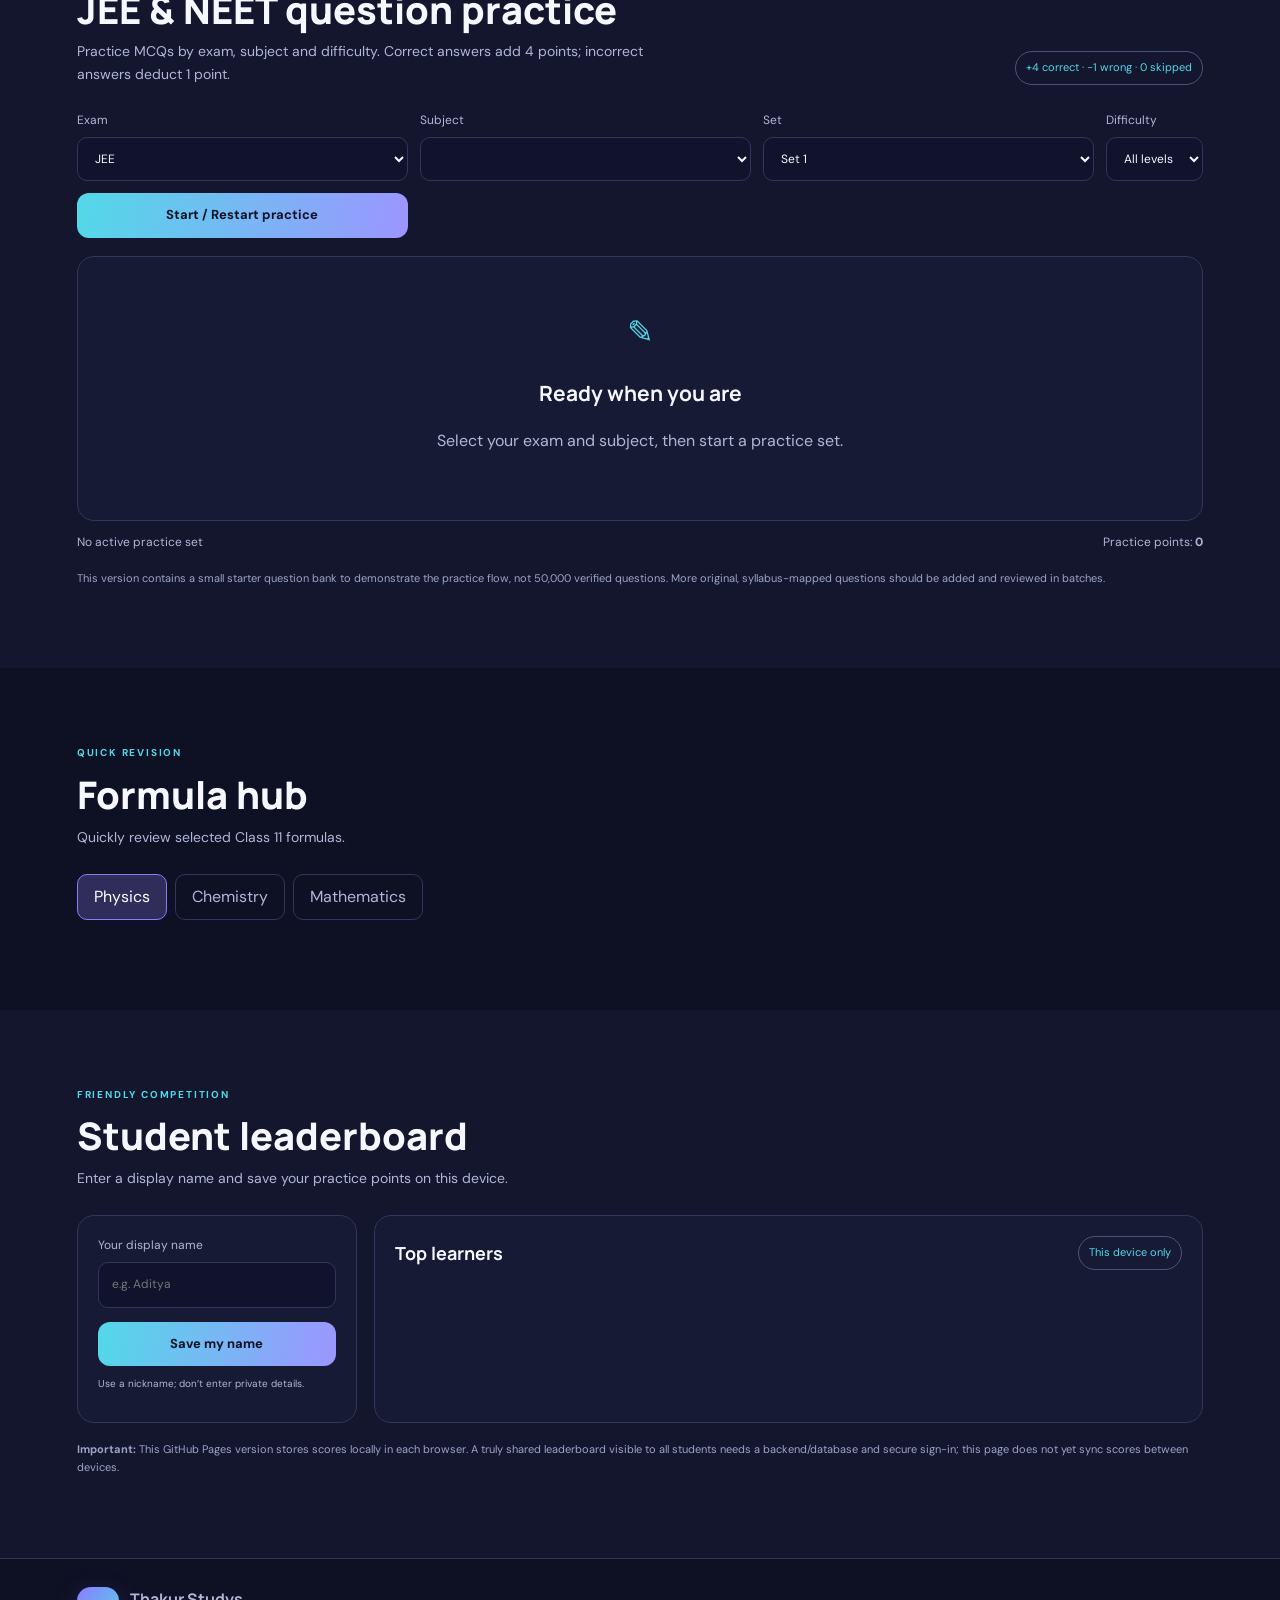
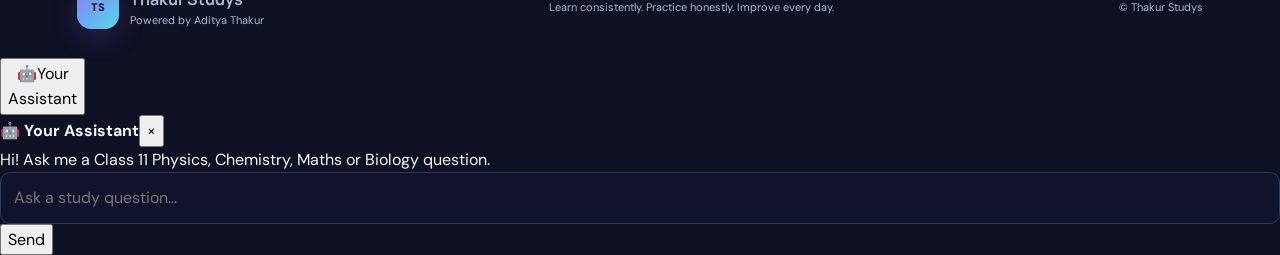
==== commit 0368790d: "Add files via upload" ====
--- a/index.html
+++ b/index.html
@@ -67,4 +67,8 @@
 </main>
 <footer><a class="brand" href="#"><span class="logo">TS</span><span><b>Thakur Studys</b><small>Powered by Aditya Thakur</small></span></a><p>Learn consistently. Practice honestly. Improve every day.</p><span>© <span id="year"></span> Thakur Studys</span></footer>
 <script src="app.js"></script>
-<div id="thakur-ai-float" title="Thakur Studys AI">🤖</div><div id="thakur-ai-box" aria-hidden="true"><div class="ts-ai-title"><b>Thakur Studys AI</b><button id="ts-ai-close">×</button></div><div id="ts-ai-chat"><div class="ts-ai-bot">Hi! Ask a Class 11 Physics, Chemistry, Maths or Biology question.</div></div><div class="ts-ai-row"><input id="ts-ai-input" placeholder="Ask a study question…"><button id="ts-ai-send">Send</button></div></div><script>(()=>{const f=document.getElementById('thakur-ai-float'),b=document.getElementById('thakur-ai-box'),c=document.getElementById('ts-ai-close'),i=document.getElementById('ts-ai-input'),s=document.getElementById('ts-ai-send'),chat=document.getElementById('ts-ai-chat');if(!f)return;f.onclick=()=>{b.classList.add('show');b.setAttribute('aria-hidden','false');i.focus()};c.onclick=()=>{b.classList.remove('show');b.setAttribute('aria-hidden','true')};function send(){const q=i.value.trim();if(!q)return;const d=document.createElement('div');d.className='ts-ai-user';d.textContent=q;chat.appendChild(d);i.value='';const r=document.createElement('div');r.className='ts-ai-bot';r.textContent=q.toLowerCase().includes('newton')?'Newton’s second law: F = ma.':q.toLowerCase().includes('mole')?'n = mass ÷ molar mass.':q.toLowerCase().includes('kinetic')?'K = ½mv².':q.toLowerCase().includes('derivative')?'d(xⁿ)/dx = nxⁿ⁻¹.':'Send the exact Class 11 question and I’ll explain it.';chat.appendChild(r);chat.scrollTop=chat.scrollHeight}s.onclick=send;i.onkeydown=e=>{if(e.key==='Enter')send()}})();</script></body></html>+<button id="thakur-ai-tab" type="button" aria-label="Open Your Assistant"><span class="robot-face">🤖</span><span>Your<br>Assistant</span></button>
+<div id="thakur-ai-box" aria-hidden="true"><div class="ts-ai-title"><b>🤖 Your Assistant</b><button id="ts-ai-close">×</button></div><div id="ts-ai-chat"><div class="ts-ai-bot">Hi! Ask me a Class 11 Physics, Chemistry, Maths or Biology question.</div></div><div class="ts-ai-row"><input id="ts-ai-input" placeholder="Ask a study question…"><button id="ts-ai-send">Send</button></div></div>
+<script>
+(()=>{const f=document.getElementById('thakur-ai-tab'),b=document.getElementById('thakur-ai-box'),c=document.getElementById('ts-ai-close'),i=document.getElementById('ts-ai-input'),s=document.getElementById('ts-ai-send'),chat=document.getElementById('ts-ai-chat');if(!f)return;f.onclick=()=>{b.classList.add('show');b.setAttribute('aria-hidden','false');i.focus()};c.onclick=()=>{b.classList.remove('show');b.setAttribute('aria-hidden','true')};function add(t,k){const d=document.createElement('div');d.className='ts-ai-'+k;d.textContent=t;chat.appendChild(d);chat.scrollTop=chat.scrollHeight}function reply(q){q=q.toLowerCase();if(q.includes('newton'))return'Newton’s second law: F = ma. Net force determines acceleration.';if(q.includes('mole'))return'n = mass ÷ molar mass.';if(q.includes('kinetic'))return'K = ½mv².';if(q.includes('sin')&&q.includes('cos'))return'sin²θ + cos²θ = 1.';return'Ask the exact Class 11 question and I’ll explain the concept step by step.'}function send(){const q=i.value.trim();if(!q)return;add(q,'user');i.value='';setTimeout(()=>add(reply(q),'bot'),150)}s.onclick=send;i.onkeydown=e=>{if(e.key==='Enter')send()}})();
+</script></body></html>
--- a/style.css
+++ b/style.css
@@ -3,4 +3,4 @@
 *{box-sizing:border-box}html{scroll-behavior:smooth;scroll-padding-top:86px}body{margin:0;background:var(--bg);color:var(--text);font-family:'DM Sans',sans-serif;line-height:1.6}a{color:inherit;text-decoration:none}button,input,select{font:inherit}.topbar{height:76px;display:flex;align-items:center;justify-content:space-between;padding:0 max(5vw,20px);border-bottom:1px solid #ffffff12;background:#101228ed;backdrop-filter:blur(12px);position:sticky;top:0;z-index:10}.brand{display:flex;align-items:center;gap:11px}.brand b{display:block;font-family:Manrope,sans-serif;font-size:16px}.brand small{display:block;color:var(--muted);font-size:11px}.logo{width:42px;height:42px;border-radius:14px;background:linear-gradient(135deg,var(--purple),var(--cyan));display:grid;place-items:center;font-weight:800;color:#101228;box-shadow:0 8px 28px #8b7bff33}.topbar nav{display:flex;gap:27px;color:#d9dcf3;font-size:13px}.topbar nav a:hover{color:var(--cyan)}.menu-btn{display:none;background:none;border:0;color:white;font-size:23px}.hero{padding:75px max(7vw,22px) 65px;display:grid;grid-template-columns:1.1fr .9fr;gap:30px;align-items:center;overflow:hidden;background:radial-gradient(ellipse at 85% 40%,#5148a52b,transparent 45%),linear-gradient(130deg,#11132a,#151536)}.eyebrow{color:var(--cyan);letter-spacing:1.8px;font-size:10px;font-weight:700}.hero h1{font:800 clamp(38px,5.4vw,68px)/1.1 Manrope,sans-serif;letter-spacing:-2.5px;margin:16px 0}.hero h1 span{background:linear-gradient(90deg,var(--purple),var(--cyan));background-clip:text;color:transparent}.hero p,.section-head p{color:var(--muted);max-width:600px;font-size:14px}.hero-actions{display:flex;gap:12px;margin:25px 0 32px}.btn{border:0;border-radius:12px;padding:12px 18px;font-weight:700;font-size:13px;cursor:pointer;display:inline-flex;align-items:center;justify-content:center}.primary{color:#101228;background:linear-gradient(100deg,var(--cyan),#9c95ff)}.ghost{border:1px solid #555b83;color:white;background:transparent}.btn:hover{filter:brightness(1.08);transform:translateY(-1px)}.stats{display:flex;gap:30px}.stats b{display:block;font:700 20px Manrope}.stats span{font-size:11px;color:var(--muted)}.hero-art{height:300px;position:relative;display:grid;place-items:center}.orbit{position:absolute;border:1px solid #7772ff55;border-radius:50%;transform:rotate(-22deg)}.orbit1{width:300px;height:220px}.orbit2{width:370px;height:270px;transform:rotate(35deg);border-color:#52d9e833}.book{width:145px;height:165px;border-radius:25px 35px 35px 25px;background:linear-gradient(145deg,#9587ff,#52d9e8);display:grid;place-content:center;text-align:center;color:#11132b;font-size:52px;font-weight:800;box-shadow:18px 25px 60px #0006;transform:rotate(-7deg);z-index:1}.book small{font-size:10px;letter-spacing:4px}.float{position:absolute;background:#24284c;border:1px solid #ffffff19;padding:9px 15px;border-radius:11px;font-size:12px;box-shadow:0 8px 25px #0003}.f1{top:35px;left:8%}.f2{right:0;top:100px}.f3{bottom:28px;left:20%}.section{padding:70px max(6vw,20px)}.tinted{background:#14162e}.section-head{display:flex;align-items:end;justify-content:space-between;gap:20px;margin-bottom:26px}.section h2{font:800 clamp(27px,3.3vw,38px)/1.2 Manrope;margin:8px 0}.section-head p{margin:8px 0 0}.filters{display:grid;grid-template-columns:1fr 190px 190px;gap:12px;margin-bottom:20px}input,select{width:100%;background:#10132b;border:1px solid var(--line);border-radius:10px;color:var(--text);padding:12px 13px;outline:none}input:focus,select:focus{border-color:var(--purple)}select option{background:#171a35}.layout-notes{display:grid;grid-template-columns:310px 1fr;gap:17px;align-items:start}.chapter-list,.note-detail,.quiz-card,.leaderboard-card,.player-form{background:var(--panel);border:1px solid var(--line);border-radius:17px}.chapter-list{padding:8px;max-height:570px;overflow:auto}.chapter-item{display:block;width:100%;text-align:left;border:0;border-radius:10px;background:transparent;color:var(--text);padding:12px;cursor:pointer;margin:2px 0}.chapter-item:hover,.chapter-item.active{background:#292d55}.chapter-item b{display:block;font-size:13px}.chapter-item small{color:var(--muted);font-size:11px}.note-detail{padding:25px;min-height:390px}.note-detail h3{font:700 24px Manrope;margin:0 0 7px}.note-detail h4{font:700 16px Manrope;color:var(--cyan);margin:24px 0 8px}.note-detail p,.note-detail li{font-size:13px;color:#d1d5ee}.note-detail ul{padding-left:20px}.note-detail .topic{border-top:1px solid var(--line);padding-top:3px;margin-top:20px}.note-detail .callout{padding:14px 16px;background:#25294b;border-left:3px solid var(--purple);border-radius:9px;color:#e6e8ff;font-size:13px}.empty-state{text-align:center;padding:80px 15px;color:var(--muted)}.empty-state span{font-size:30px;color:var(--cyan)}.disclaimer{font-size:11px;color:#9ca4c8;margin-top:18px}.pill,.local-tag{white-space:nowrap;font-size:11px;padding:7px 10px;border:1px solid #4c527b;border-radius:30px;color:var(--cyan)}.practice-controls{display:grid;grid-template-columns:1fr 1fr 1fr auto;gap:12px;align-items:end}.practice-controls label,.player-form label{font-size:12px;color:var(--muted);display:grid;gap:7px}.quiz-card{margin-top:18px;min-height:250px;padding:25px}.quiz-welcome{text-align:center;padding:25px;color:var(--muted)}.quiz-icon{font-size:32px;color:var(--cyan)}.quiz-welcome h3{color:var(--text);font:700 21px Manrope}.question-top{display:flex;justify-content:space-between;color:var(--muted);font-size:12px}.question-text{font:700 19px/1.5 Manrope;margin:17px 0}.options{display:grid;grid-template-columns:1fr 1fr;gap:10px}.option{padding:12px 14px;border:1px solid var(--line);background:#11142c;color:var(--text);text-align:left;border-radius:10px;cursor:pointer}.option:hover:not(:disabled){border-color:var(--cyan)}.option.correct{border-color:var(--green);background:#16372f}.option.wrong{border-color:#ff8b9a;background:#3a2037}.explanation{margin-top:14px;padding:13px;background:#25294b;border-radius:10px;font-size:13px;color:#d7dcf5}.next-row{display:flex;justify-content:flex-end;margin-top:15px}.quiz-footer{display:flex;justify-content:space-between;color:var(--muted);font-size:12px;margin-top:12px}.formula-tabs{display:flex;gap:8px;margin:20px 0}.tab{background:transparent;color:var(--muted);border:1px solid var(--line);padding:9px 16px;border-radius:10px;cursor:pointer}.tab.active{background:#302d5a;color:white;border-color:var(--purple)}.formula-grid{display:grid;grid-template-columns:repeat(3,1fr);gap:12px}.formula-card{background:var(--panel);border:1px solid var(--line);border-radius:14px;padding:17px}.formula-card small{color:var(--cyan);font-size:10px;text-transform:uppercase;letter-spacing:1px}.formula-card b{display:block;font:700 17px Manrope;margin:9px 0}.formula-card p{font-size:12px;color:var(--muted);margin:0}.leaderboard-layout{display:grid;grid-template-columns:280px 1fr;gap:17px}.player-form{padding:20px;align-self:start}.player-form .btn{margin-top:14px;width:100%}.small{font-size:10px;color:var(--muted)}.leaderboard-card{padding:20px}.leaderboard-title{display:flex;justify-content:space-between;align-items:center;margin-bottom:15px}.leaderboard-title h3{margin:0;font:700 18px Manrope}.leader-row{display:grid;grid-template-columns:38px 1fr auto;gap:12px;align-items:center;padding:13px 0;border-bottom:1px solid var(--line)}.leader-row:last-child{border:0}.rank{width:30px;height:30px;border-radius:10px;background:#2b2f53;display:grid;place-items:center;font-weight:700;font-size:12px}.leader-name{font-weight:600;font-size:13px}.leader-sub{display:block;font-size:10px;color:var(--muted)}.leader-points{font-weight:800;color:var(--cyan)}footer{padding:28px max(6vw,20px);display:flex;align-items:center;justify-content:space-between;gap:20px;border-top:1px solid var(--line);color:var(--muted);font-size:11px}footer p{margin:0}
 @media(max-width:760px){.topbar{height:68px}.menu-btn{display:block}.topbar nav{display:none;position:absolute;top:67px;left:0;right:0;padding:18px 22px;background:#171a35;flex-direction:column;gap:15px;border-bottom:1px solid var(--line)}.topbar nav.open{display:flex}.hero{grid-template-columns:1fr;padding-top:55px}.hero-art{height:230px;order:-1}.hero-art .orbit1{width:230px;height:170px}.hero-art .orbit2{width:280px;height:205px}.book{width:115px;height:130px;font-size:42px}.f1{left:0}.f2{right:0}.f3{bottom:8px}.section{padding:50px 18px}.section-head{align-items:start;flex-direction:column}.filters{grid-template-columns:1fr 1fr}.filters input{grid-column:1/-1}.layout-notes{grid-template-columns:1fr}.chapter-list{max-height:230px}.practice-controls{grid-template-columns:1fr 1fr}.practice-controls .btn{grid-column:1/-1}.options{grid-template-columns:1fr}.formula-grid{grid-template-columns:1fr 1fr}.leaderboard-layout{grid-template-columns:1fr}footer{flex-wrap:wrap}footer p{width:100%;order:3}}@media(max-width:420px){.stats{gap:18px}.stats b{font-size:17px}.formula-grid{grid-template-columns:1fr}.filters{grid-template-columns:1fr}.filters input{grid-column:auto}.pill{white-space:normal}}
 
-#thakur-ai-float{position:fixed!important;right:18px!important;bottom:18px!important;width:60px;height:60px;border-radius:50%;display:flex;align-items:center;justify-content:center;font-size:28px;cursor:pointer;z-index:2147483647;background:linear-gradient(135deg,#6d4aff,#00cfff);box-shadow:0 8px 28px rgba(0,0,0,.35)}#thakur-ai-box{position:fixed!important;right:18px!important;bottom:90px!important;width:min(360px,calc(100vw - 36px));height:460px;display:none;flex-direction:column;z-index:2147483646;background:#11162d;color:#fff;border-radius:18px;overflow:hidden;box-shadow:0 18px 55px rgba(0,0,0,.45)}#thakur-ai-box.show{display:flex!important}.ts-ai-title{padding:13px 15px;background:linear-gradient(135deg,#6038df,#00a9d8);display:flex;justify-content:space-between;align-items:center}.ts-ai-title button{border:0;background:none;color:#fff;font-size:24px}.ts-ai-bot,.ts-ai-user{max-width:88%;padding:9px 11px;border-radius:12px;font-size:14px;line-height:1.4}.ts-ai-bot{background:#222943}.ts-ai-user{background:#5f42d8;align-self:flex-end}#ts-ai-chat{flex:1;overflow:auto;padding:13px;display:flex;flex-direction:column;gap:8px}.ts-ai-row{display:flex;gap:7px;padding:10px;border-top:1px solid rgba(255,255,255,.1)}#ts-ai-input{flex:1;min-width:0;padding:10px;border:0;border-radius:10px;background:#222943;color:#fff}#ts-ai-send{border:0;border-radius:10px;padding:0 13px;background:#00c7e8;font-weight:700}
+@media(max-width:600px){.next-set-card{flex-direction:column;align-items:stretch}.next-set-card .btn{width:100%}#thakur-ai-tab{top:auto;bottom:115px;transform:none;border-radius:14px 0 0 14px}.note-block{padding:10px}}
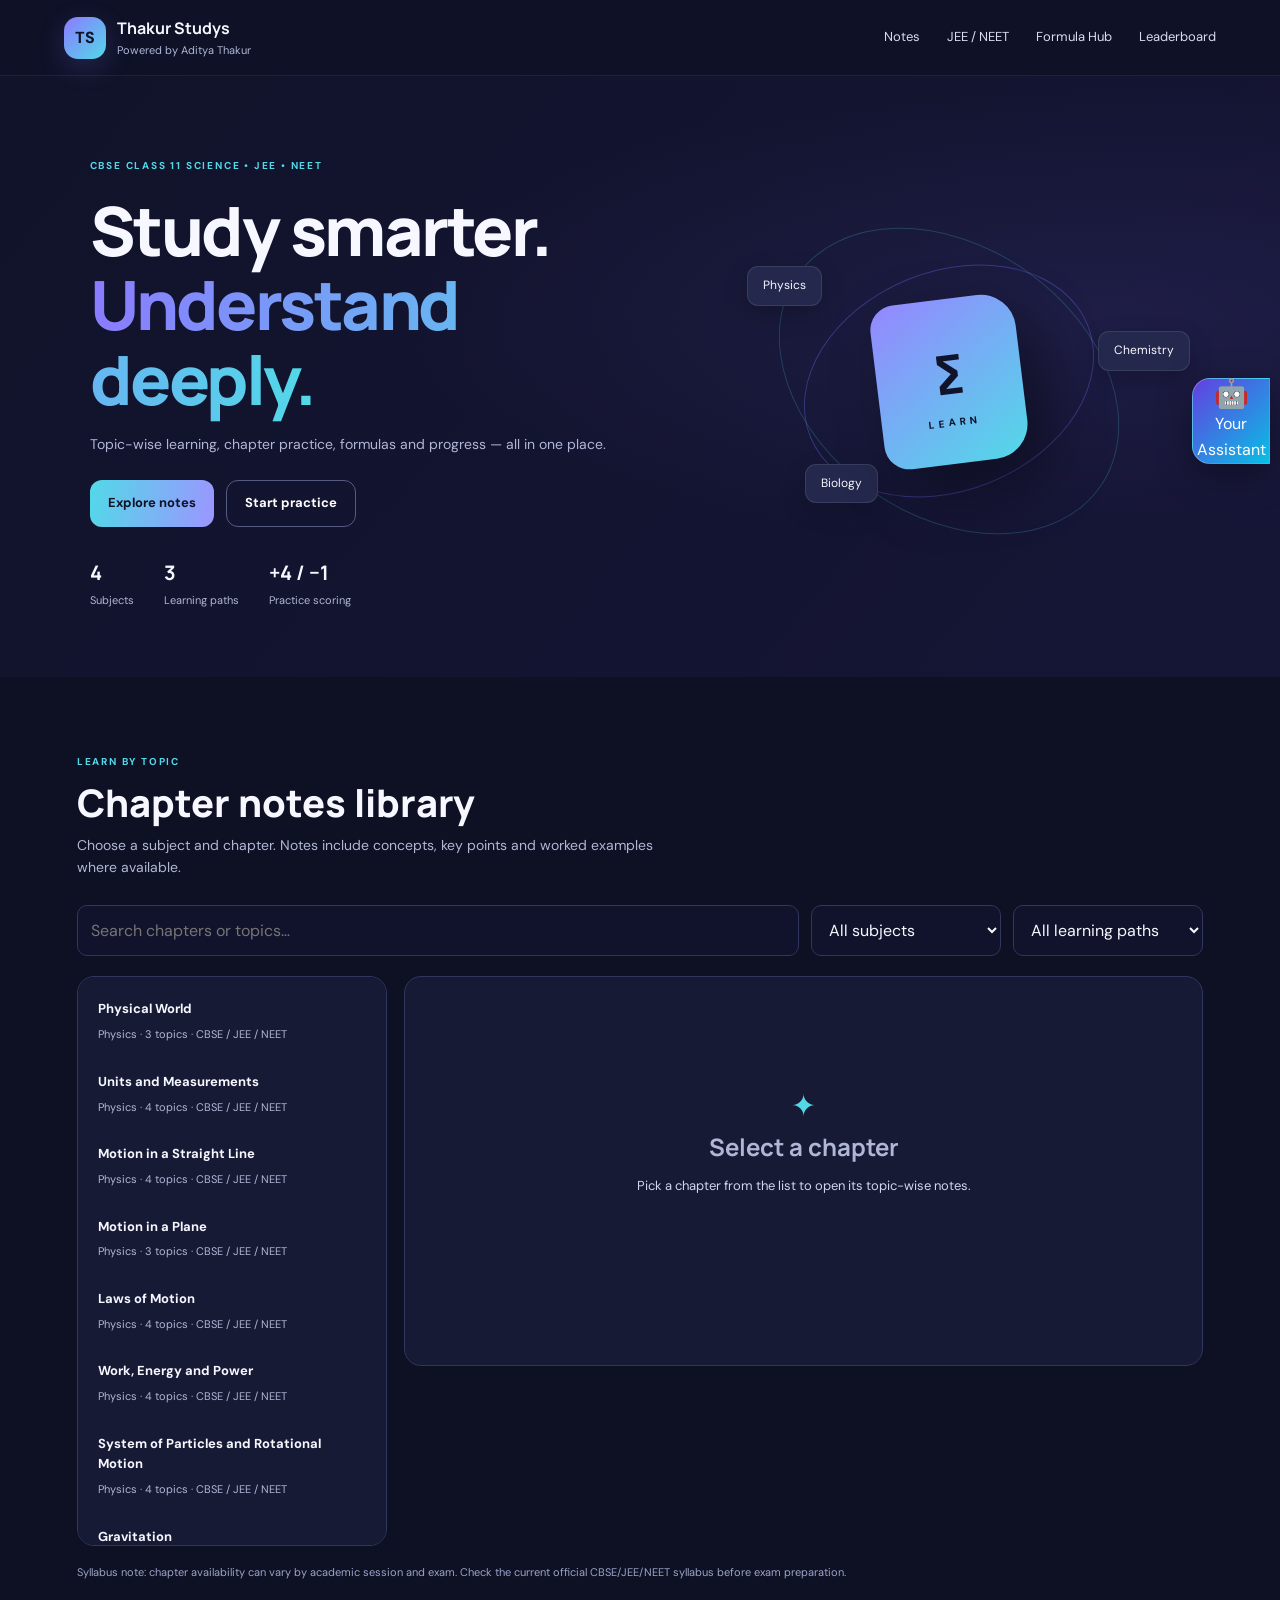
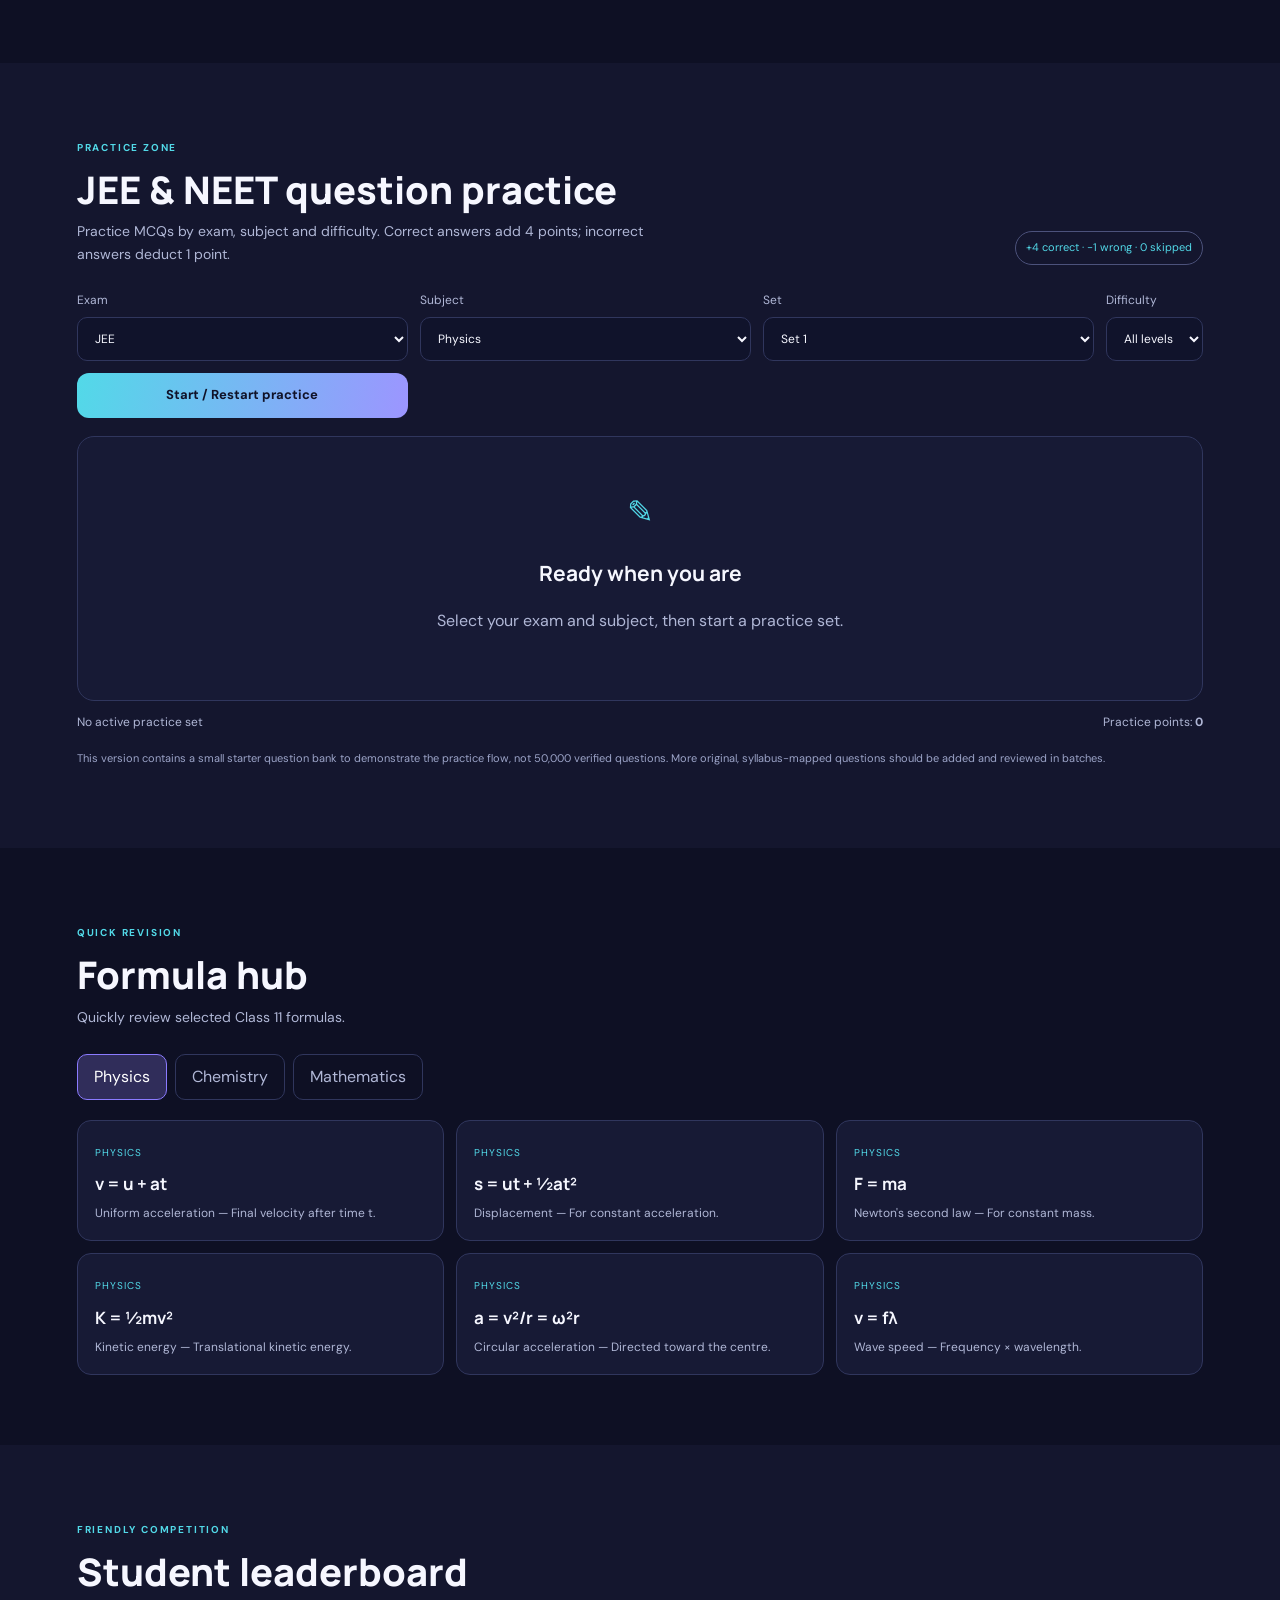
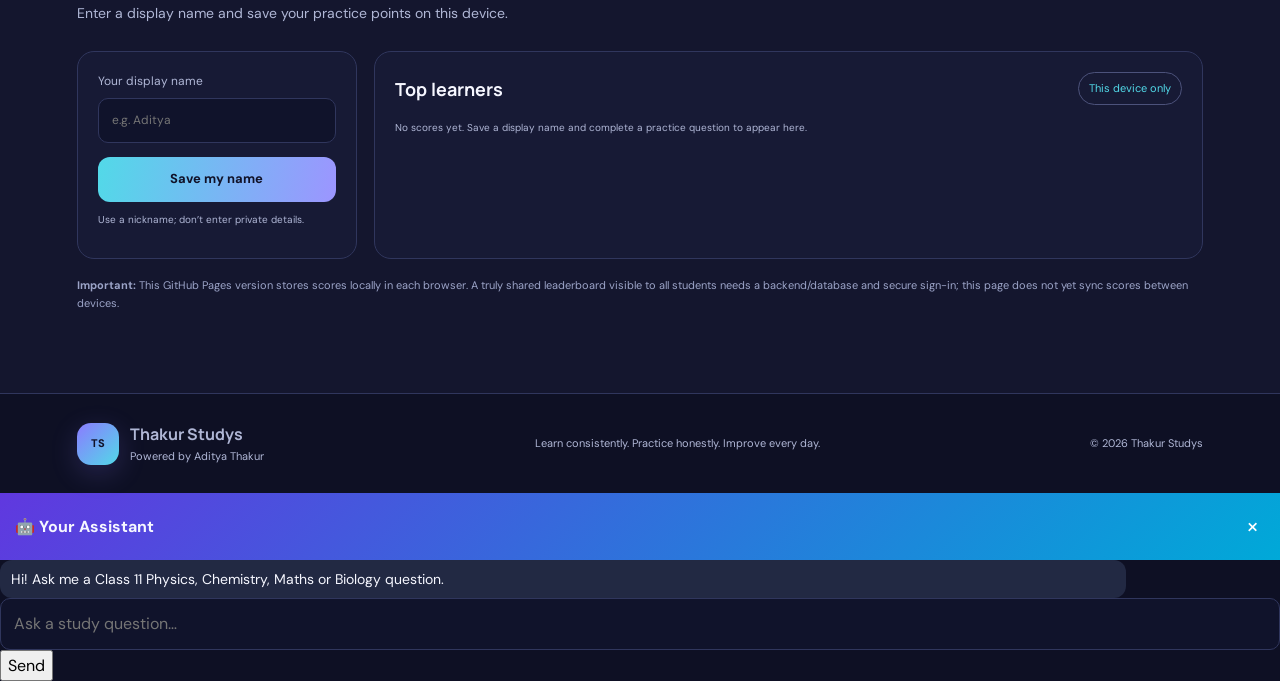
==== commit 4d3c4503: "Add files via upload" ====
--- a/index.html
+++ b/index.html
@@ -70,5 +70,9 @@
 <button id="thakur-ai-tab" type="button" aria-label="Open Your Assistant"><span class="robot-face">🤖</span><span>Your<br>Assistant</span></button>
 <div id="thakur-ai-box" aria-hidden="true"><div class="ts-ai-title"><b>🤖 Your Assistant</b><button id="ts-ai-close">×</button></div><div id="ts-ai-chat"><div class="ts-ai-bot">Hi! Ask me a Class 11 Physics, Chemistry, Maths or Biology question.</div></div><div class="ts-ai-row"><input id="ts-ai-input" placeholder="Ask a study question…"><button id="ts-ai-send">Send</button></div></div>
 <script>
-(()=>{const f=document.getElementById('thakur-ai-tab'),b=document.getElementById('thakur-ai-box'),c=document.getElementById('ts-ai-close'),i=document.getElementById('ts-ai-input'),s=document.getElementById('ts-ai-send'),chat=document.getElementById('ts-ai-chat');if(!f)return;f.onclick=()=>{b.classList.add('show');b.setAttribute('aria-hidden','false');i.focus()};c.onclick=()=>{b.classList.remove('show');b.setAttribute('aria-hidden','true')};function add(t,k){const d=document.createElement('div');d.className='ts-ai-'+k;d.textContent=t;chat.appendChild(d);chat.scrollTop=chat.scrollHeight}function reply(q){q=q.toLowerCase();if(q.includes('newton'))return'Newton’s second law: F = ma. Net force determines acceleration.';if(q.includes('mole'))return'n = mass ÷ molar mass.';if(q.includes('kinetic'))return'K = ½mv².';if(q.includes('sin')&&q.includes('cos'))return'sin²θ + cos²θ = 1.';return'Ask the exact Class 11 question and I’ll explain the concept step by step.'}function send(){const q=i.value.trim();if(!q)return;add(q,'user');i.value='';setTimeout(()=>add(reply(q),'bot'),150)}s.onclick=send;i.onkeydown=e=>{if(e.key==='Enter')send()}})();
+(()=>{const f=document.getElementById('thakur-ai-tab'),b=document.getElementById('thakur-ai-box'),c=document.getElementById('ts-ai-close'),i=document.getElementById('ts-ai-input'),s=document.getElementById('ts-ai-send'),chat=document.getElementById('ts-ai-chat');if(!f)return;
+function clamp(){const r=f.getBoundingClientRect();f.style.left=Math.max(4,Math.min(innerWidth-r.width-4,r.left))+'px';f.style.top=Math.max(70,Math.min(innerHeight-r.height-4,r.top))+'px';f.style.right='auto';f.style.bottom='auto'}
+f.onclick=()=>{if(f.dataset.dragged==='1'){f.dataset.dragged='0';return}b.classList.add('show');b.setAttribute('aria-hidden','false');i.focus()};c.onclick=()=>{b.classList.remove('show');b.setAttribute('aria-hidden','true')};
+let drag=false,sx=0,sy=0,ox=0,oy=0;f.addEventListener('pointerdown',e=>{drag=true;f.dataset.dragged='0';const r=f.getBoundingClientRect();sx=e.clientX;sy=e.clientY;ox=r.left;oy=r.top;f.setPointerCapture(e.pointerId)});f.addEventListener('pointermove',e=>{if(!drag)return;const dx=e.clientX-sx,dy=e.clientY-sy;if(Math.abs(dx)+Math.abs(dy)>6)f.dataset.dragged='1';f.style.left=Math.max(4,Math.min(innerWidth-rw(),ox+dx))+'px';f.style.top=Math.max(70,Math.min(innerHeight-rh(),oy+dy))+'px';f.style.right='auto';f.style.bottom='auto'});f.addEventListener('pointerup',()=>drag=false);function rw(){return f.getBoundingClientRect().width}function rh(){return f.getBoundingClientRect().height}
+function add(t,k){const d=document.createElement('div');d.className='ts-ai-'+k;d.textContent=t;chat.appendChild(d);chat.scrollTop=chat.scrollHeight}function reply(q){q=q.toLowerCase();if(q.includes('newton'))return'Newton’s second law: F = ma. Net force determines acceleration.';if(q.includes('mole'))return'n = mass ÷ molar mass.';if(q.includes('kinetic'))return'K = ½mv².';if(q.includes('sin')&&q.includes('cos'))return'sin²θ + cos²θ = 1.';return'Ask the exact Class 11 question and I’ll explain the concept step by step.'}function send(){const q=i.value.trim();if(!q)return;add(q,'user');i.value='';setTimeout(()=>add(reply(q),'bot'),150)}s.onclick=send;i.onkeydown=e=>{if(e.key==='Enter')send()}})();
 </script></body></html>
--- a/style.css
+++ b/style.css
@@ -4,3 +4,14 @@
 @media(max-width:760px){.topbar{height:68px}.menu-btn{display:block}.topbar nav{display:none;position:absolute;top:67px;left:0;right:0;padding:18px 22px;background:#171a35;flex-direction:column;gap:15px;border-bottom:1px solid var(--line)}.topbar nav.open{display:flex}.hero{grid-template-columns:1fr;padding-top:55px}.hero-art{height:230px;order:-1}.hero-art .orbit1{width:230px;height:170px}.hero-art .orbit2{width:280px;height:205px}.book{width:115px;height:130px;font-size:42px}.f1{left:0}.f2{right:0}.f3{bottom:8px}.section{padding:50px 18px}.section-head{align-items:start;flex-direction:column}.filters{grid-template-columns:1fr 1fr}.filters input{grid-column:1/-1}.layout-notes{grid-template-columns:1fr}.chapter-list{max-height:230px}.practice-controls{grid-template-columns:1fr 1fr}.practice-controls .btn{grid-column:1/-1}.options{grid-template-columns:1fr}.formula-grid{grid-template-columns:1fr 1fr}.leaderboard-layout{grid-template-columns:1fr}footer{flex-wrap:wrap}footer p{width:100%;order:3}}@media(max-width:420px){.stats{gap:18px}.stats b{font-size:17px}.formula-grid{grid-template-columns:1fr}.filters{grid-template-columns:1fr}.filters input{grid-column:auto}.pill{white-space:normal}}
 
 @media(max-width:600px){.next-set-card{flex-direction:column;align-items:stretch}.next-set-card .btn{width:100%}#thakur-ai-tab{top:auto;bottom:115px;transform:none;border-radius:14px 0 0 14px}.note-block{padding:10px}}
+
+/* Deep chapter reader: each chapter opens separately instead of expanding underneath. */
+.chapter-reader{position:fixed;inset:0;z-index:2147483000;background:rgba(8,10,28,.96);backdrop-filter:blur(8px);display:flex;align-items:stretch;justify-content:center}
+.reader-shell{width:min(1050px,100%);height:100%;background:#11152d;display:flex;flex-direction:column;box-shadow:0 0 60px rgba(0,0,0,.5)}
+.reader-head{padding:20px 24px;border-bottom:1px solid rgba(255,255,255,.12);display:flex;justify-content:space-between;gap:20px;align-items:flex-start;background:linear-gradient(135deg,#181544,#101c3c)}
+.reader-head h2{margin:4px 0;font-size:clamp(24px,4vw,38px)}.reader-head p{margin:4px 0;opacity:.75}.reader-close{width:44px;height:44px;border-radius:50%;border:1px solid rgba(255,255,255,.25);background:transparent;color:#fff;font-size:28px;cursor:pointer}
+.reader-pages{overflow:auto;scroll-snap-type:y proximity;padding:18px 20px 80px}.reader-page{min-height:720px;margin:0 auto 18px;padding:34px;max-width:920px;border-radius:22px;background:linear-gradient(145deg,#181d3b,#12162e);border:1px solid rgba(255,255,255,.1);scroll-snap-align:start;box-sizing:border-box}
+.reader-page h3{font-size:32px;margin:8px 0 18px}.reader-page>p{font-size:17px;line-height:1.85;max-width:820px;color:#e9eaf5}.page-number{letter-spacing:2px;font-size:12px;opacity:.65}.reader-topic,.reader-deep{margin-top:24px;padding:20px;border-radius:16px;background:rgba(255,255,255,.055);border-left:4px solid #56d6ff}.reader-topic p,.reader-deep p{line-height:1.75;color:#d9dcec}.reader-foot{padding:12px 20px;border-top:1px solid rgba(255,255,255,.1);display:flex;justify-content:space-between;align-items:center;opacity:.9}
+/* Side assistant: draggable anywhere on the viewport. */
+#thakur-ai-tab{position:fixed;right:10px;top:42%;z-index:2147483646;width:78px;min-height:78px;border:1px solid rgba(255,255,255,.25);border-radius:18px 0 0 18px;background:linear-gradient(135deg,#633fe0,#08bfe5);color:#fff;display:flex;flex-direction:column;align-items:center;justify-content:center;gap:3px;cursor:grab;box-shadow:0 10px 35px rgba(0,0,0,.35);touch-action:none;user-select:none}.robot-face{font-size:28px;line-height:1}.ts-ai-title{padding:13px 15px;background:linear-gradient(135deg,#6038df,#00a9d8);display:flex;justify-content:space-between;align-items:center}.ts-ai-title button{border:0;background:none;color:#fff;font-size:24px}.ts-ai-bot,.ts-ai-user{max-width:88%;padding:9px 11px;border-radius:12px;font-size:14px;line-height:1.45}.ts-ai-bot{background:#222943}.ts-ai-user{background:#5f42d8;align-self:flex-end}
+@media(max-width:600px){.reader-page{min-height:680px;padding:24px}.reader-page h3{font-size:26px}.reader-page>p{font-size:16px}.reader-head{padding:16px}.reader-foot{font-size:12px}.reader-pages{padding:12px 10px 60px}#thakur-ai-tab{right:8px;top:auto;bottom:120px;border-radius:16px;width:70px;min-height:70px}}
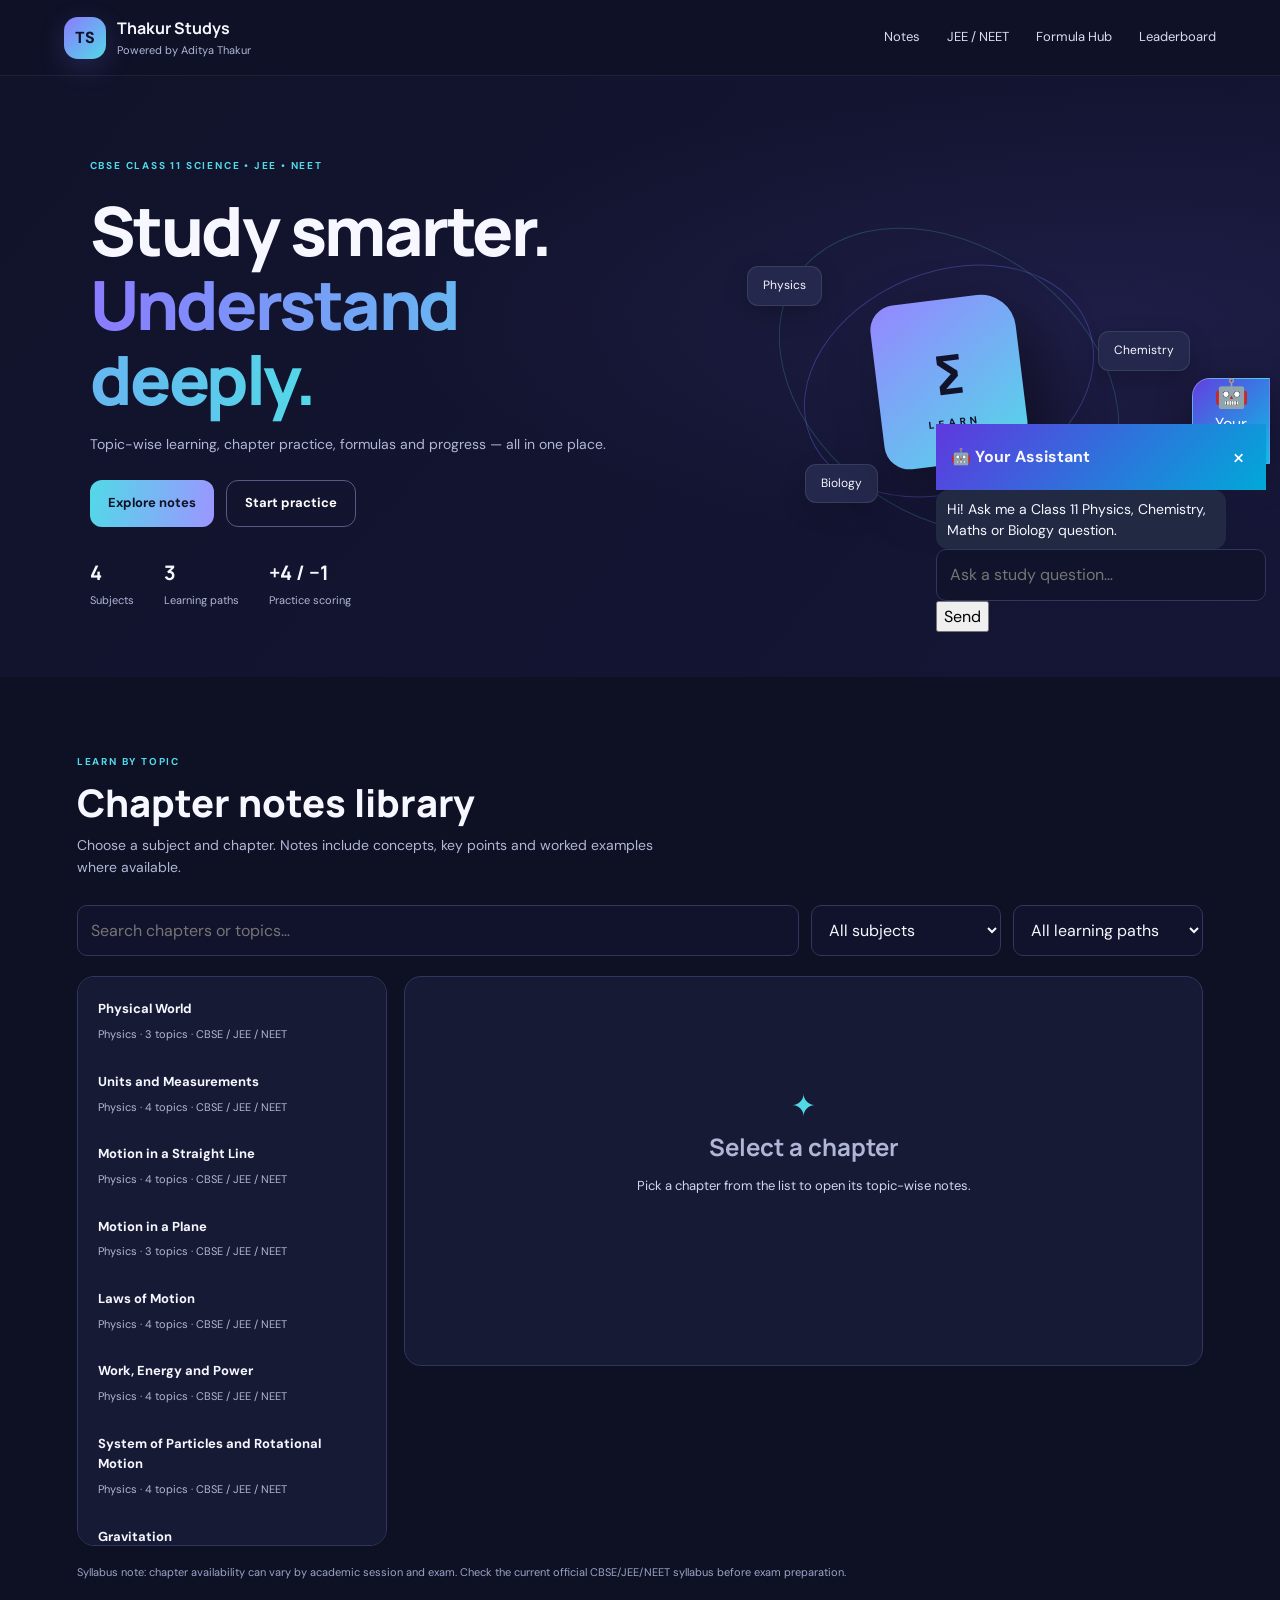
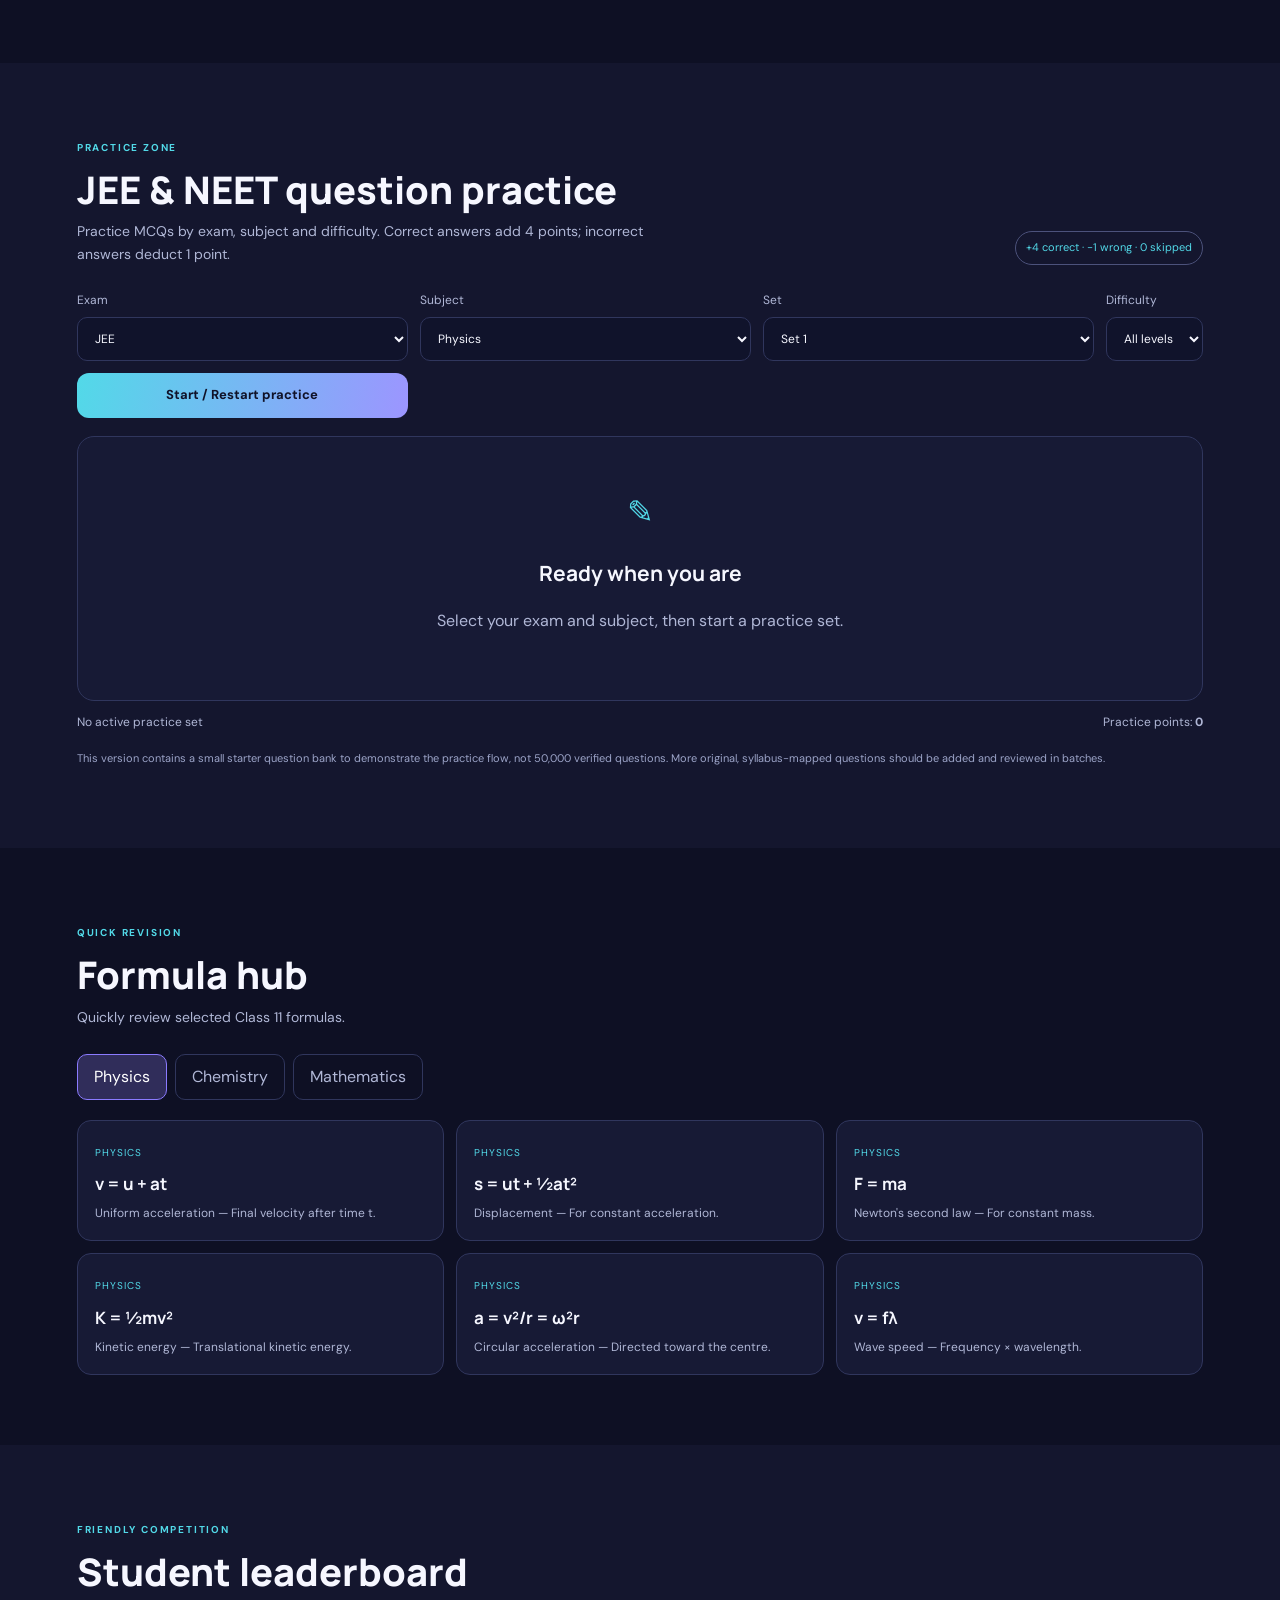
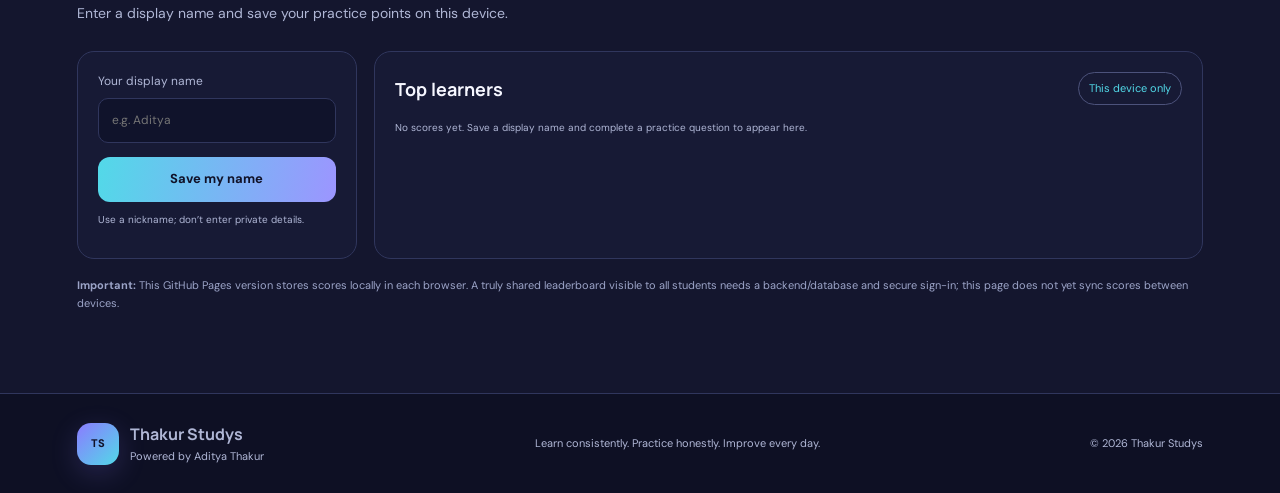
==== commit 5c41b7bc: "Add files via upload" ====
--- a/index.html
+++ b/index.html
@@ -72,7 +72,7 @@
 <script>
 (()=>{const f=document.getElementById('thakur-ai-tab'),b=document.getElementById('thakur-ai-box'),c=document.getElementById('ts-ai-close'),i=document.getElementById('ts-ai-input'),s=document.getElementById('ts-ai-send'),chat=document.getElementById('ts-ai-chat');if(!f)return;
 function clamp(){const r=f.getBoundingClientRect();f.style.left=Math.max(4,Math.min(innerWidth-r.width-4,r.left))+'px';f.style.top=Math.max(70,Math.min(innerHeight-r.height-4,r.top))+'px';f.style.right='auto';f.style.bottom='auto'}
-f.onclick=()=>{if(f.dataset.dragged==='1'){f.dataset.dragged='0';return}b.classList.add('show');b.setAttribute('aria-hidden','false');i.focus()};c.onclick=()=>{b.classList.remove('show');b.setAttribute('aria-hidden','true')};
+f.onclick=()=>{if(f.dataset.dragged==='1'){f.dataset.dragged='0';return}b.classList.add('show');b.setAttribute('aria-hidden','false');document.body.classList.add('ai-open');i.focus()};c.onclick=()=>{b.classList.remove('show');b.setAttribute('aria-hidden','true');document.body.classList.remove('ai-open')};
 let drag=false,sx=0,sy=0,ox=0,oy=0;f.addEventListener('pointerdown',e=>{drag=true;f.dataset.dragged='0';const r=f.getBoundingClientRect();sx=e.clientX;sy=e.clientY;ox=r.left;oy=r.top;f.setPointerCapture(e.pointerId)});f.addEventListener('pointermove',e=>{if(!drag)return;const dx=e.clientX-sx,dy=e.clientY-sy;if(Math.abs(dx)+Math.abs(dy)>6)f.dataset.dragged='1';f.style.left=Math.max(4,Math.min(innerWidth-rw(),ox+dx))+'px';f.style.top=Math.max(70,Math.min(innerHeight-rh(),oy+dy))+'px';f.style.right='auto';f.style.bottom='auto'});f.addEventListener('pointerup',()=>drag=false);function rw(){return f.getBoundingClientRect().width}function rh(){return f.getBoundingClientRect().height}
 function add(t,k){const d=document.createElement('div');d.className='ts-ai-'+k;d.textContent=t;chat.appendChild(d);chat.scrollTop=chat.scrollHeight}function reply(q){q=q.toLowerCase();if(q.includes('newton'))return'Newton’s second law: F = ma. Net force determines acceleration.';if(q.includes('mole'))return'n = mass ÷ molar mass.';if(q.includes('kinetic'))return'K = ½mv².';if(q.includes('sin')&&q.includes('cos'))return'sin²θ + cos²θ = 1.';return'Ask the exact Class 11 question and I’ll explain the concept step by step.'}function send(){const q=i.value.trim();if(!q)return;add(q,'user');i.value='';setTimeout(()=>add(reply(q),'bot'),150)}s.onclick=send;i.onkeydown=e=>{if(e.key==='Enter')send()}})();
-</script></body></html>+</script><div id="flagModal" class="flag-modal" aria-hidden="true"><div class="flag-backdrop" id="flagBackdrop"></div><div class="flag-window"><div class="flag-head"><b>🚩 Flag question</b><button id="flagClose" type="button">×</button></div><p>What is wrong with this question?</p><select id="flagReason"><option>Wrong answer or explanation</option><option>Duplicate question</option><option>Question is unclear</option><option>Incorrect option</option><option>Other</option></select><textarea id="flagNote" placeholder="Optional note..."></textarea><button id="flagSubmit" class="btn primary" type="button">Submit flag</button></div></div></body></html>
--- a/style.css
+++ b/style.css
@@ -15,3 +15,20 @@
 /* Side assistant: draggable anywhere on the viewport. */
 #thakur-ai-tab{position:fixed;right:10px;top:42%;z-index:2147483646;width:78px;min-height:78px;border:1px solid rgba(255,255,255,.25);border-radius:18px 0 0 18px;background:linear-gradient(135deg,#633fe0,#08bfe5);color:#fff;display:flex;flex-direction:column;align-items:center;justify-content:center;gap:3px;cursor:grab;box-shadow:0 10px 35px rgba(0,0,0,.35);touch-action:none;user-select:none}.robot-face{font-size:28px;line-height:1}.ts-ai-title{padding:13px 15px;background:linear-gradient(135deg,#6038df,#00a9d8);display:flex;justify-content:space-between;align-items:center}.ts-ai-title button{border:0;background:none;color:#fff;font-size:24px}.ts-ai-bot,.ts-ai-user{max-width:88%;padding:9px 11px;border-radius:12px;font-size:14px;line-height:1.45}.ts-ai-bot{background:#222943}.ts-ai-user{background:#5f42d8;align-self:flex-end}
 @media(max-width:600px){.reader-page{min-height:680px;padding:24px}.reader-page h3{font-size:26px}.reader-page>p{font-size:16px}.reader-head{padding:16px}.reader-foot{font-size:12px}.reader-pages{padding:12px 10px 60px}#thakur-ai-tab{right:8px;top:auto;bottom:120px;border-radius:16px;width:70px;min-height:70px}}
+
+/* Small, fixed AI window: opening it never scrolls the page. */
+body.ai-open{overflow:hidden}
+#thakur-ai-box{position:fixed !important;width:min(330px,calc(100vw - 28px));height:min(390px,62vh);right:14px;bottom:86px;max-height:62vh;overflow:hidden;z-index:2147483646}
+#thakur-ai-box .ts-ai-title{flex:0 0 auto}
+#ts-ai-chat{min-height:0;overflow-y:auto;-webkit-overflow-scrolling:touch}
+#ts-ai-input{font-size:16px}
+
+/* Flag button + compact flag modal */
+.flag-btn{border:1px solid #555b83;background:#171a35;color:#cfd4ee;border-radius:9px;padding:6px 10px;font-size:11px;cursor:pointer;margin:4px 0 12px}
+.flag-btn:hover{border-color:#ff9aaf;color:#fff}
+.flag-modal{position:fixed;inset:0;display:none;z-index:2147483647;align-items:center;justify-content:center;padding:18px}
+.flag-modal.show{display:flex}.flag-backdrop{position:absolute;inset:0;background:rgba(5,7,20,.62);backdrop-filter:blur(3px)}
+.flag-window{position:relative;width:min(360px,calc(100vw - 32px));background:#171a35;border:1px solid #4b527e;border-radius:16px;padding:18px;box-shadow:0 20px 60px rgba(0,0,0,.5);z-index:1}
+.flag-head{display:flex;align-items:center;justify-content:space-between;margin-bottom:10px}.flag-head button{border:0;background:none;color:#fff;font-size:24px;cursor:pointer}
+.flag-window p{margin:8px 0;color:#b0b7d6;font-size:13px}.flag-window select,.flag-window textarea{width:100%;margin:7px 0;background:#10132b;border:1px solid #30365d;color:#f6f7ff;border-radius:10px;padding:11px}
+.flag-window textarea{height:82px;resize:vertical}.flag-window .btn{width:100%;margin-top:6px}
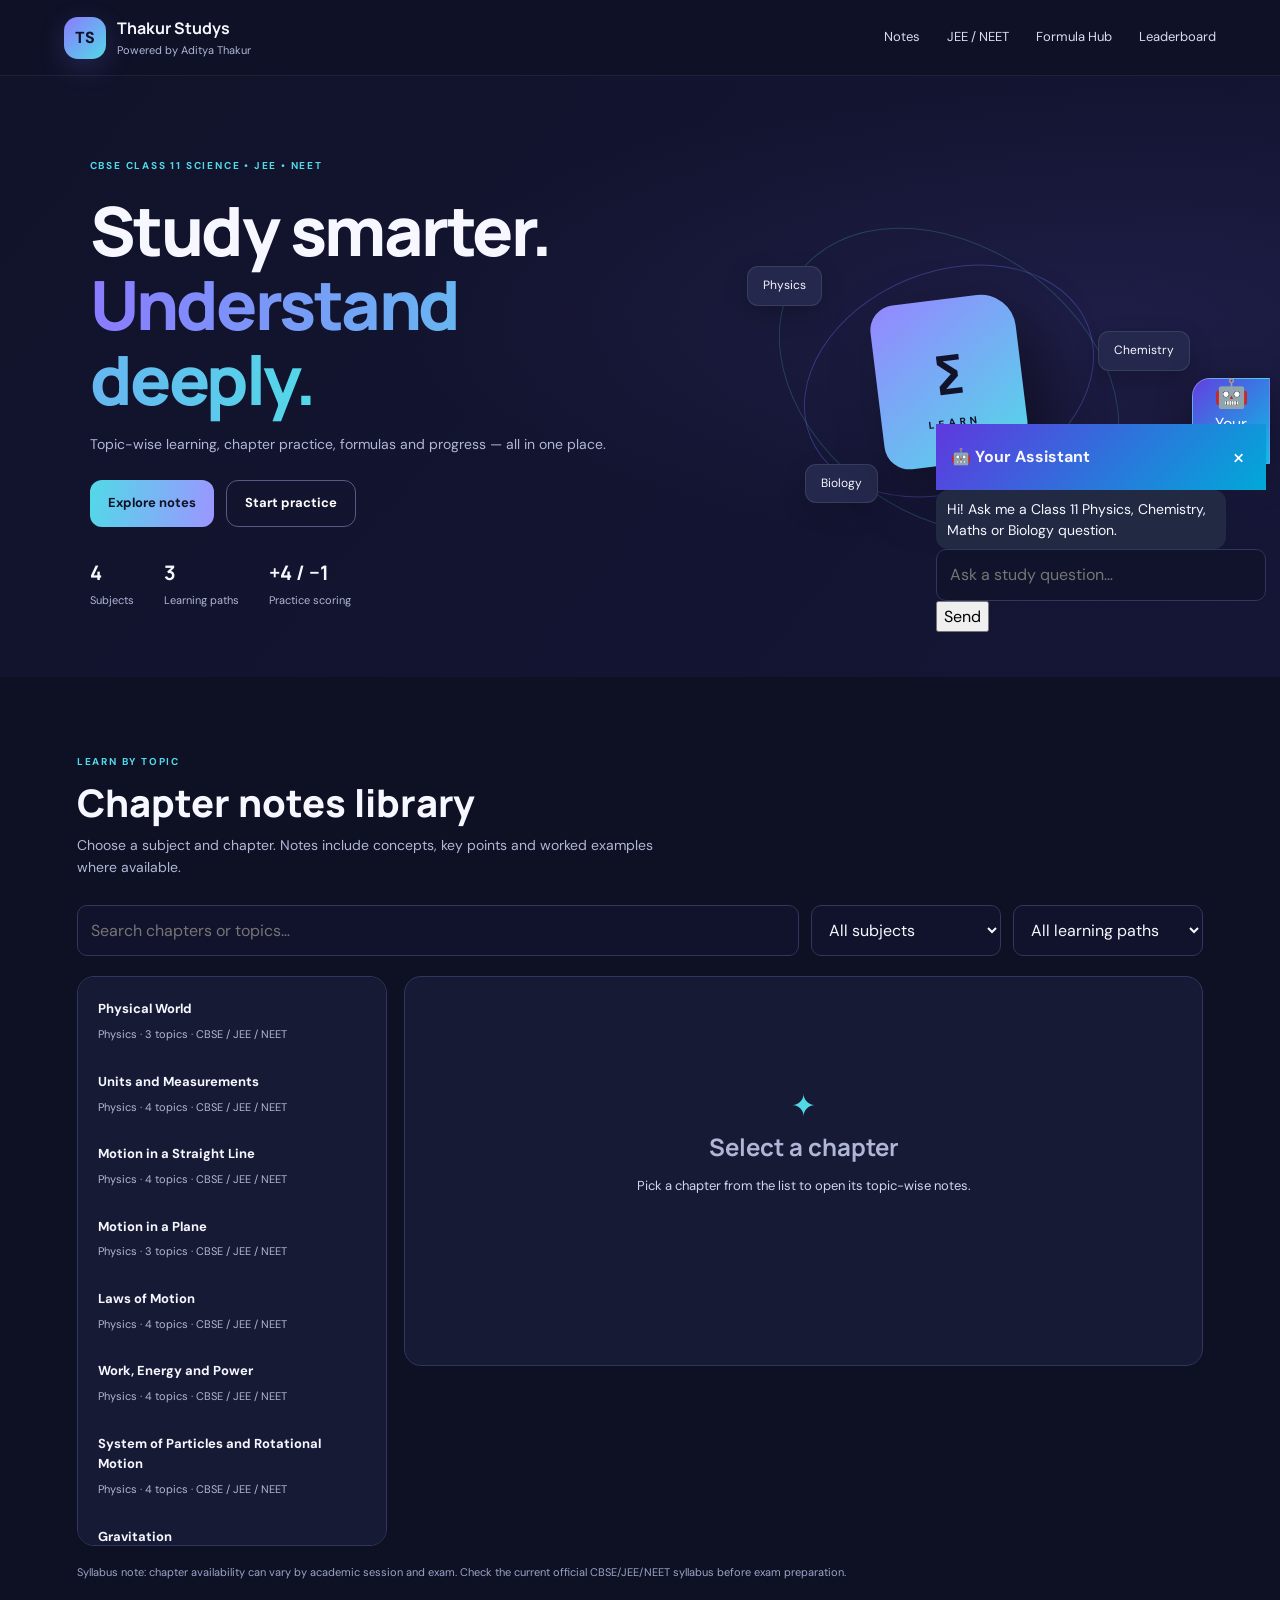
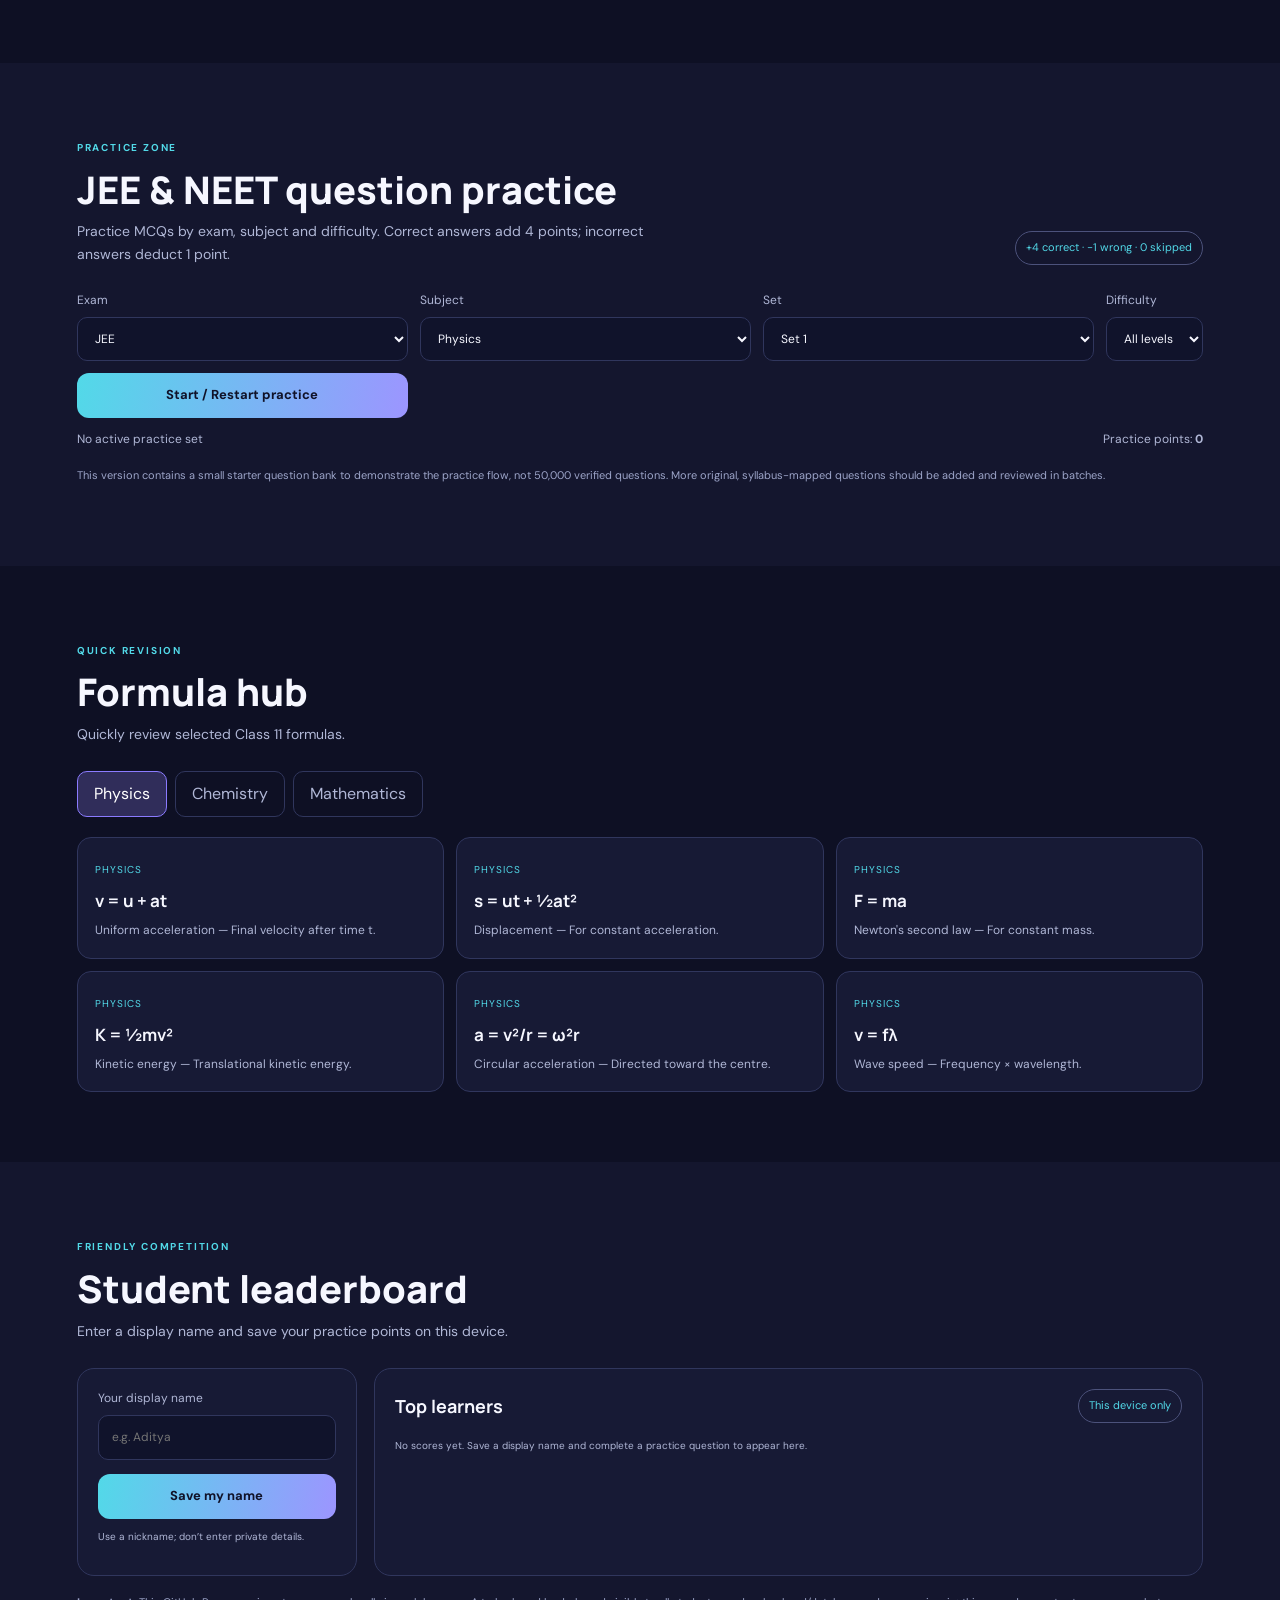
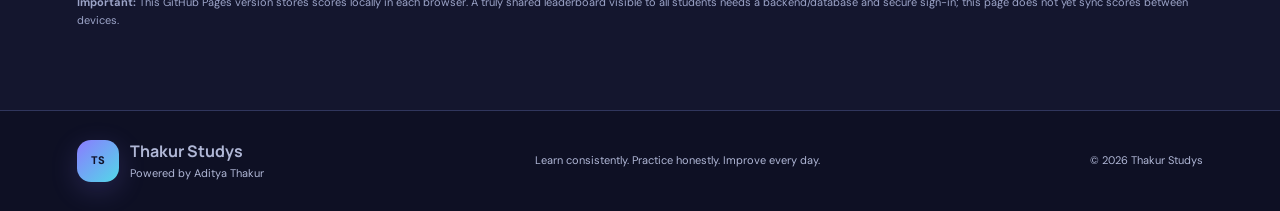
==== commit 2779a94d: "Add files via upload" ====
--- a/index.html
+++ b/index.html
@@ -75,4 +75,4 @@
 f.onclick=()=>{if(f.dataset.dragged==='1'){f.dataset.dragged='0';return}b.classList.add('show');b.setAttribute('aria-hidden','false');document.body.classList.add('ai-open');i.focus()};c.onclick=()=>{b.classList.remove('show');b.setAttribute('aria-hidden','true');document.body.classList.remove('ai-open')};
 let drag=false,sx=0,sy=0,ox=0,oy=0;f.addEventListener('pointerdown',e=>{drag=true;f.dataset.dragged='0';const r=f.getBoundingClientRect();sx=e.clientX;sy=e.clientY;ox=r.left;oy=r.top;f.setPointerCapture(e.pointerId)});f.addEventListener('pointermove',e=>{if(!drag)return;const dx=e.clientX-sx,dy=e.clientY-sy;if(Math.abs(dx)+Math.abs(dy)>6)f.dataset.dragged='1';f.style.left=Math.max(4,Math.min(innerWidth-rw(),ox+dx))+'px';f.style.top=Math.max(70,Math.min(innerHeight-rh(),oy+dy))+'px';f.style.right='auto';f.style.bottom='auto'});f.addEventListener('pointerup',()=>drag=false);function rw(){return f.getBoundingClientRect().width}function rh(){return f.getBoundingClientRect().height}
 function add(t,k){const d=document.createElement('div');d.className='ts-ai-'+k;d.textContent=t;chat.appendChild(d);chat.scrollTop=chat.scrollHeight}function reply(q){q=q.toLowerCase();if(q.includes('newton'))return'Newton’s second law: F = ma. Net force determines acceleration.';if(q.includes('mole'))return'n = mass ÷ molar mass.';if(q.includes('kinetic'))return'K = ½mv².';if(q.includes('sin')&&q.includes('cos'))return'sin²θ + cos²θ = 1.';return'Ask the exact Class 11 question and I’ll explain the concept step by step.'}function send(){const q=i.value.trim();if(!q)return;add(q,'user');i.value='';setTimeout(()=>add(reply(q),'bot'),150)}s.onclick=send;i.onkeydown=e=>{if(e.key==='Enter')send()}})();
-</script><div id="flagModal" class="flag-modal" aria-hidden="true"><div class="flag-backdrop" id="flagBackdrop"></div><div class="flag-window"><div class="flag-head"><b>🚩 Flag question</b><button id="flagClose" type="button">×</button></div><p>What is wrong with this question?</p><select id="flagReason"><option>Wrong answer or explanation</option><option>Duplicate question</option><option>Question is unclear</option><option>Incorrect option</option><option>Other</option></select><textarea id="flagNote" placeholder="Optional note..."></textarea><button id="flagSubmit" class="btn primary" type="button">Submit flag</button></div></div></body></html>+</script></body></html>
--- a/style.css
+++ b/style.css
@@ -23,12 +23,13 @@
 #ts-ai-chat{min-height:0;overflow-y:auto;-webkit-overflow-scrolling:touch}
 #ts-ai-input{font-size:16px}
 
-/* Flag button + compact flag modal */
-.flag-btn{border:1px solid #555b83;background:#171a35;color:#cfd4ee;border-radius:9px;padding:6px 10px;font-size:11px;cursor:pointer;margin:4px 0 12px}
-.flag-btn:hover{border-color:#ff9aaf;color:#fff}
-.flag-modal{position:fixed;inset:0;display:none;z-index:2147483647;align-items:center;justify-content:center;padding:18px}
-.flag-modal.show{display:flex}.flag-backdrop{position:absolute;inset:0;background:rgba(5,7,20,.62);backdrop-filter:blur(3px)}
-.flag-window{position:relative;width:min(360px,calc(100vw - 32px));background:#171a35;border:1px solid #4b527e;border-radius:16px;padding:18px;box-shadow:0 20px 60px rgba(0,0,0,.5);z-index:1}
-.flag-head{display:flex;align-items:center;justify-content:space-between;margin-bottom:10px}.flag-head button{border:0;background:none;color:#fff;font-size:24px;cursor:pointer}
-.flag-window p{margin:8px 0;color:#b0b7d6;font-size:13px}.flag-window select,.flag-window textarea{width:100%;margin:7px 0;background:#10132b;border:1px solid #30365d;color:#f6f7ff;border-radius:10px;padding:11px}
-.flag-window textarea{height:82px;resize:vertical}.flag-window .btn{width:100%;margin-top:6px}
+
+/* Separate question window: no page jump, no inline question expansion. */
+body.quiz-open{overflow:hidden}
+.quiz-modal{position:fixed;inset:0;display:none;z-index:2147483645;align-items:center;justify-content:center;padding:14px;background:rgba(5,7,20,.72);backdrop-filter:blur(5px)}
+.quiz-modal.show{display:flex}.quiz-modal-backdrop{position:absolute;inset:0}
+.quiz-modal-window{position:relative;width:min(900px,calc(100vw - 24px));height:min(88vh,760px);display:flex;flex-direction:column;background:#11152d;border:1px solid #454c79;border-radius:20px;box-shadow:0 25px 80px rgba(0,0,0,.55);overflow:hidden;z-index:1}
+.quiz-modal-head{flex:0 0 auto;display:flex;align-items:center;justify-content:space-between;padding:13px 17px;background:linear-gradient(135deg,#201653,#103c58);border-bottom:1px solid rgba(255,255,255,.12)}
+.quiz-modal-head b{display:block;font:700 17px Manrope}.quiz-modal-head span{display:block;color:#aeb6d8;font-size:11px;margin-top:2px}.quiz-modal-head button{width:40px;height:40px;border-radius:50%;border:1px solid #586087;background:transparent;color:#fff;font-size:27px;cursor:pointer}
+#quizModalBody{flex:1;min-height:0;overflow:auto;padding:16px}.quiz-modal .quiz-card{margin:0;min-height:0}.quiz-modal .quiz-footer{padding:0 3px 3px}
+@media(max-width:600px){.quiz-modal{padding:0}.quiz-modal-window{width:100%;height:100%;border-radius:0}.quiz-modal-head{padding-top:max(12px,env(safe-area-inset-top))}.quiz-modal #quizCard{padding:18px}.quiz-modal .question-text{font-size:17px}.quiz-modal .options{grid-template-columns:1fr}}
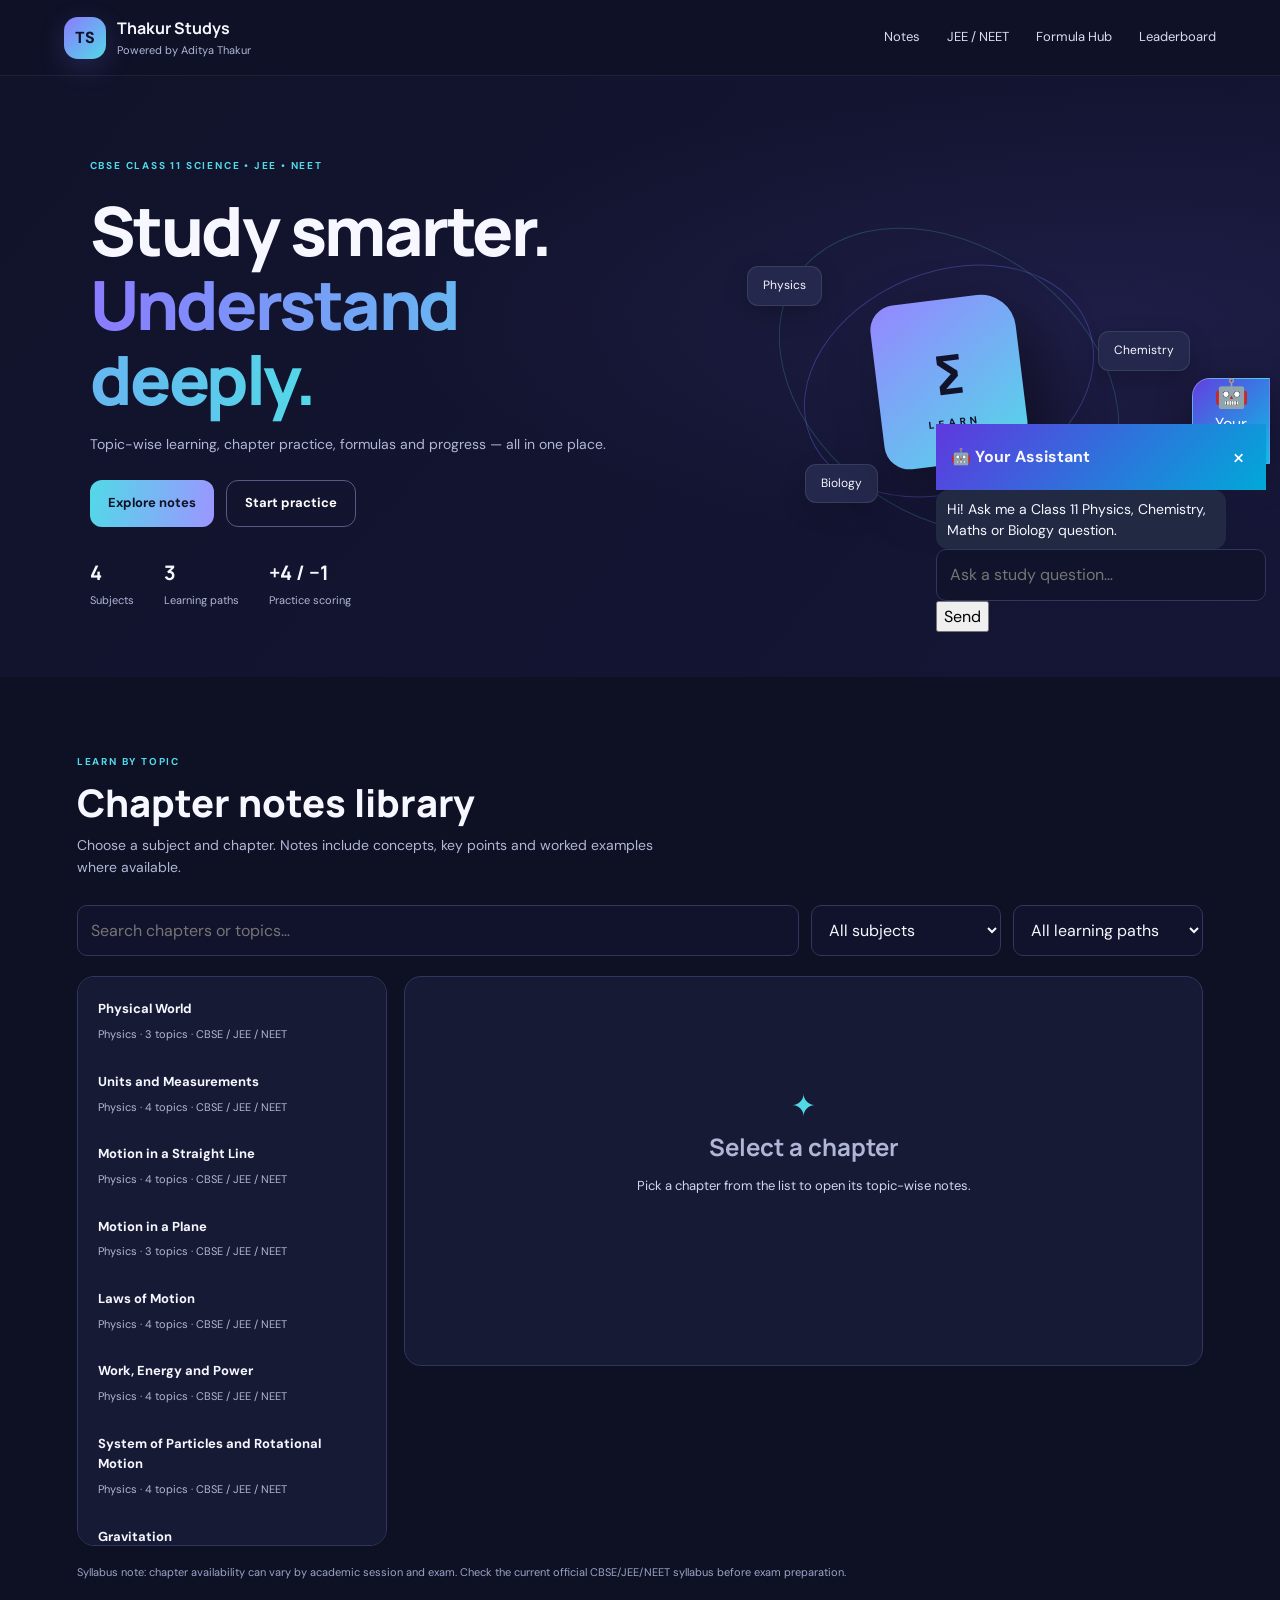
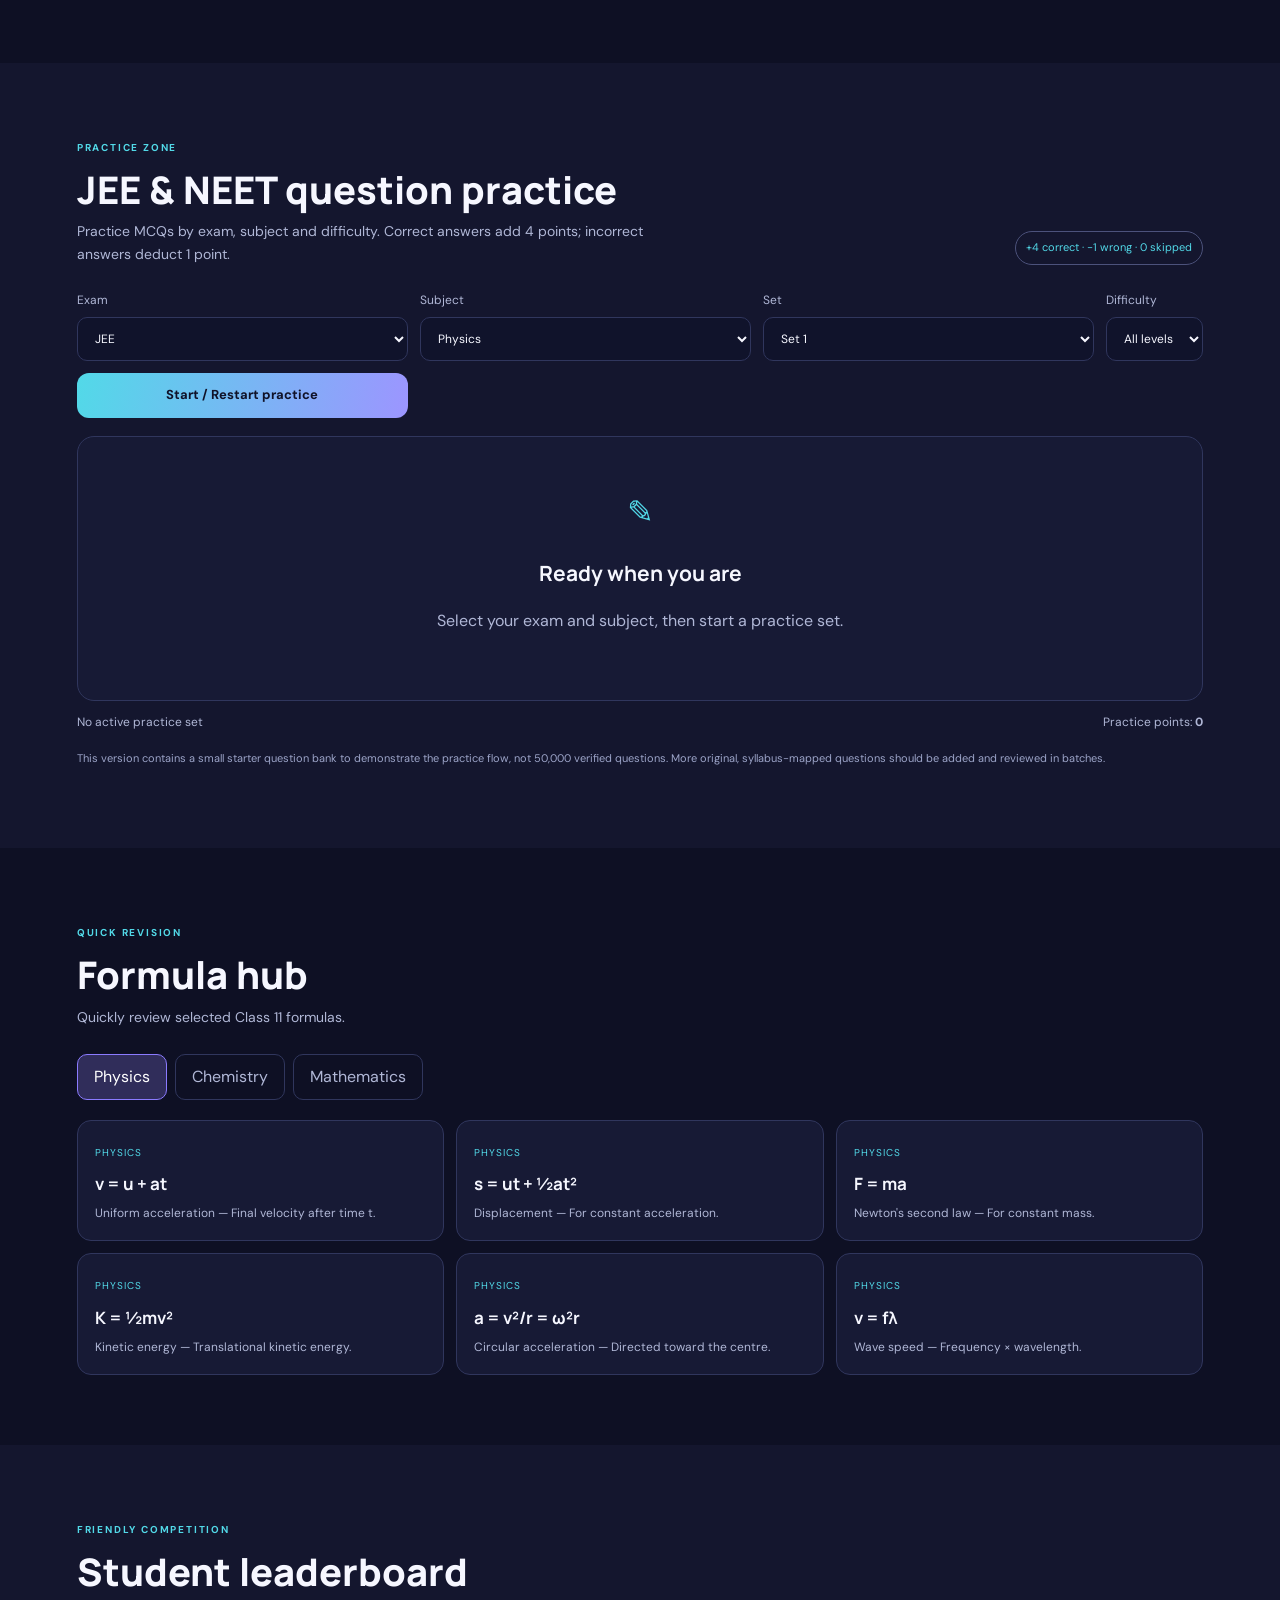
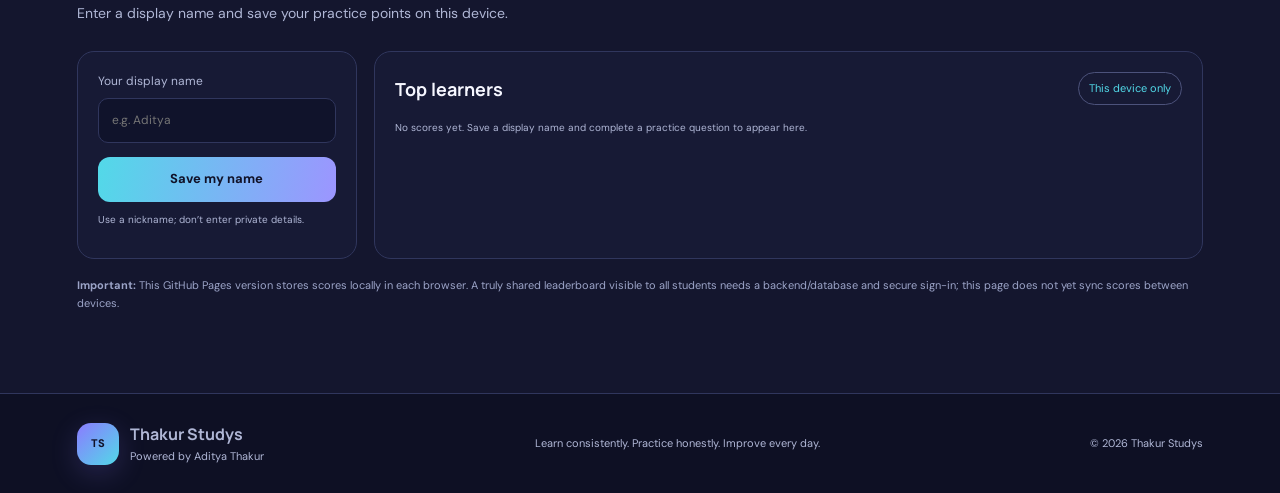
==== commit b02574c2: "Add files via upload" ====
--- a/index.html
+++ b/index.html
@@ -43,7 +43,7 @@
     <label>Exam<select id="examSelect"><option value="JEE">JEE</option><option value="NEET">NEET</option></select></label>
     <label>Subject<select id="practiceSubject"></select></label><label>Set<select id="setSelect"><option value="1">Set 1</option><option value="2">Set 2</option><option value="3">Set 3</option><option value="4">Set 4</option><option value="5">Set 5</option><option value="6">Set 6</option><option value="7">Set 7</option><option value="8">Set 8</option><option value="9">Set 9</option><option value="10">Set 10</option><option value="11">Set 11</option><option value="12">Set 12</option><option value="13">Set 13</option><option value="14">Set 14</option><option value="15">Set 15</option><option value="16">Set 16</option><option value="17">Set 17</option><option value="18">Set 18</option><option value="19">Set 19</option><option value="20">Set 20</option><option value="21">Set 21</option><option value="22">Set 22</option><option value="23">Set 23</option><option value="24">Set 24</option><option value="25">Set 25</option><option value="26">Set 26</option><option value="27">Set 27</option><option value="28">Set 28</option><option value="29">Set 29</option><option value="30">Set 30</option></select></label>
     <label>Difficulty<select id="difficulty"><option value="All">All levels</option><option>Easy</option><option>Medium</option><option>Hard</option></select></label>
-    <button class="btn primary" id="startQuiz">Start / Restart practice</button>
+    <button type="button" class="btn primary" id="startQuiz">Start / Restart practice</button>
   </div>
   <div class="quiz-card" id="quizCard"><div class="quiz-welcome"><span class="quiz-icon">✎</span><h3>Ready when you are</h3><p>Select your exam and subject, then start a practice set.</p></div></div>
   <div class="quiz-footer"><span id="quizProgress">No active practice set</span><span>Practice points: <b id="pointsDisplay">0</b></span></div>
--- a/style.css
+++ b/style.css
@@ -33,3 +33,5 @@
 .quiz-modal-head b{display:block;font:700 17px Manrope}.quiz-modal-head span{display:block;color:#aeb6d8;font-size:11px;margin-top:2px}.quiz-modal-head button{width:40px;height:40px;border-radius:50%;border:1px solid #586087;background:transparent;color:#fff;font-size:27px;cursor:pointer}
 #quizModalBody{flex:1;min-height:0;overflow:auto;padding:16px}.quiz-modal .quiz-card{margin:0;min-height:0}.quiz-modal .quiz-footer{padding:0 3px 3px}
 @media(max-width:600px){.quiz-modal{padding:0}.quiz-modal-window{width:100%;height:100%;border-radius:0}.quiz-modal-head{padding-top:max(12px,env(safe-area-inset-top))}.quiz-modal #quizCard{padding:18px}.quiz-modal .question-text{font-size:17px}.quiz-modal .options{grid-template-columns:1fr}}
+
+.quiz-modal{touch-action:auto!important}.quiz-modal-window{pointer-events:auto!important}.quiz-modal-backdrop{pointer-events:auto!important}.modal-question-card{padding:18px!important;min-height:0!important}.modal-question-card .option{touch-action:manipulation;cursor:pointer}
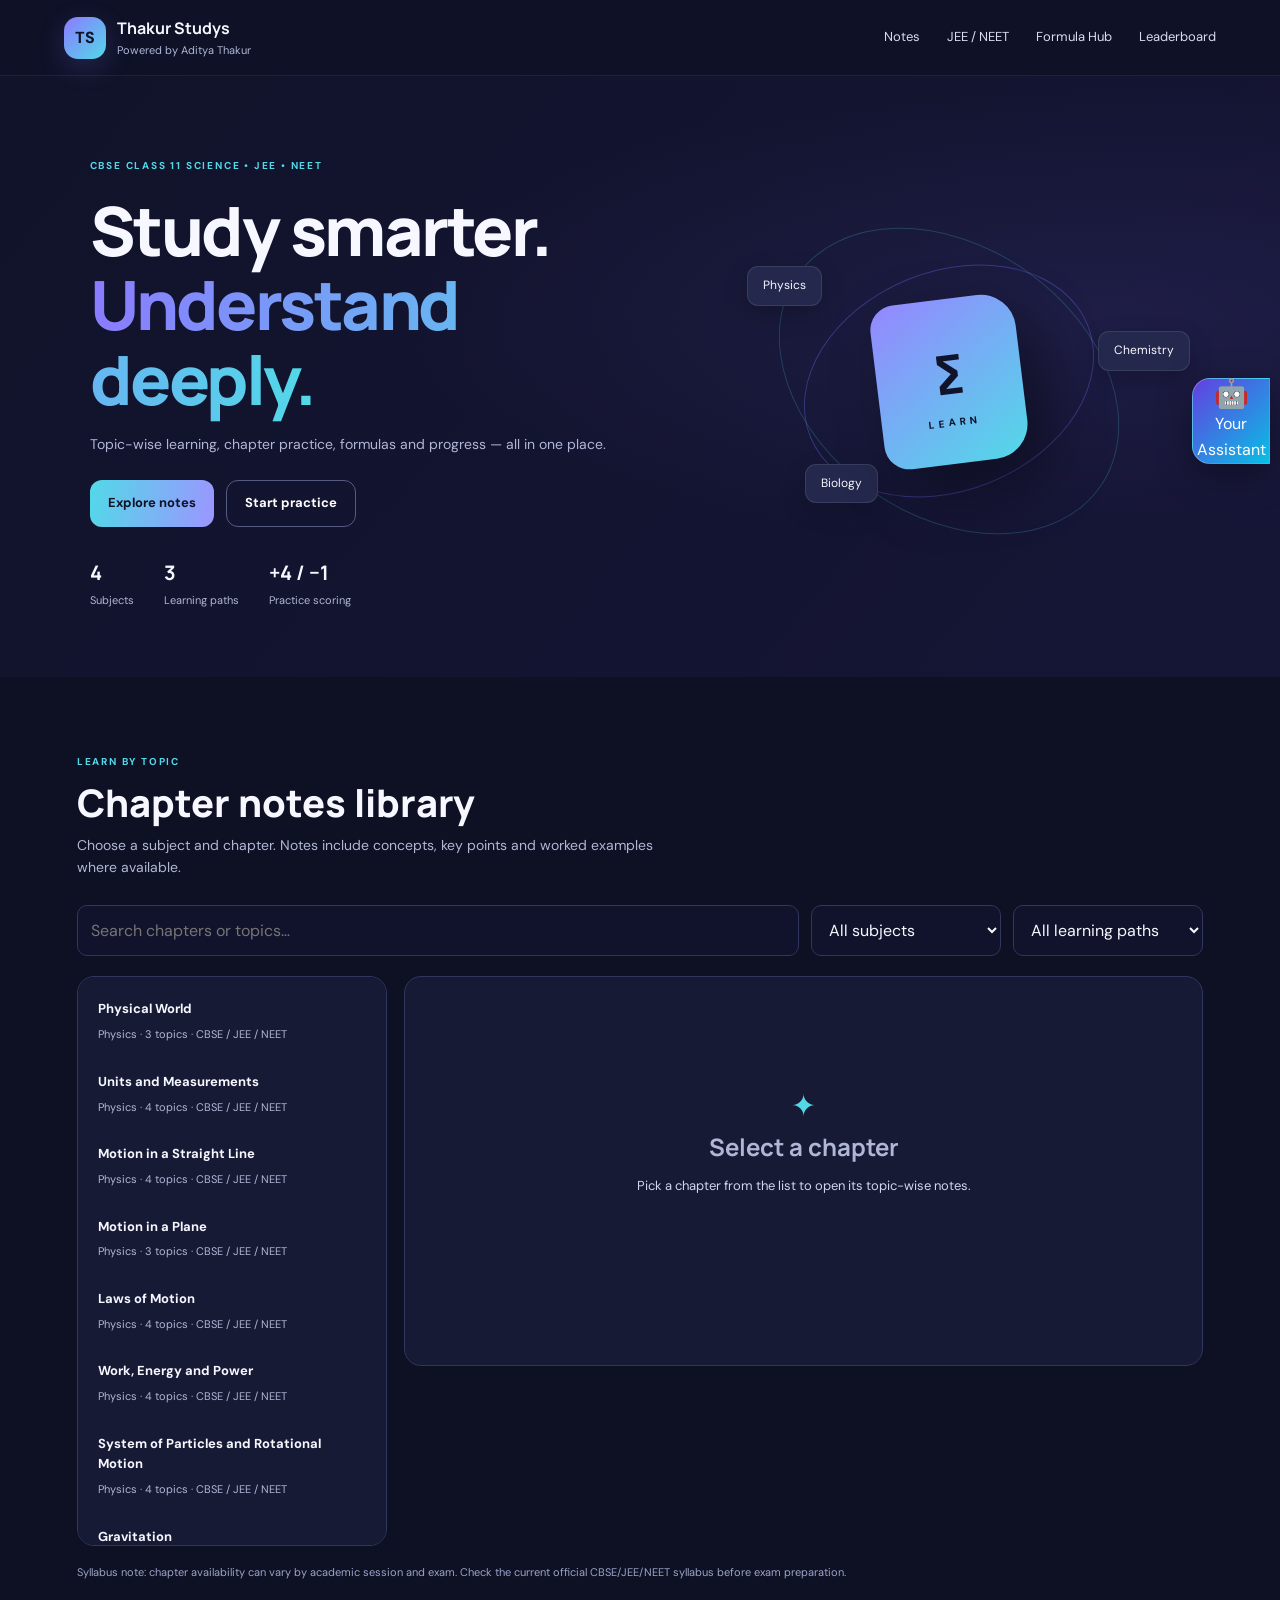
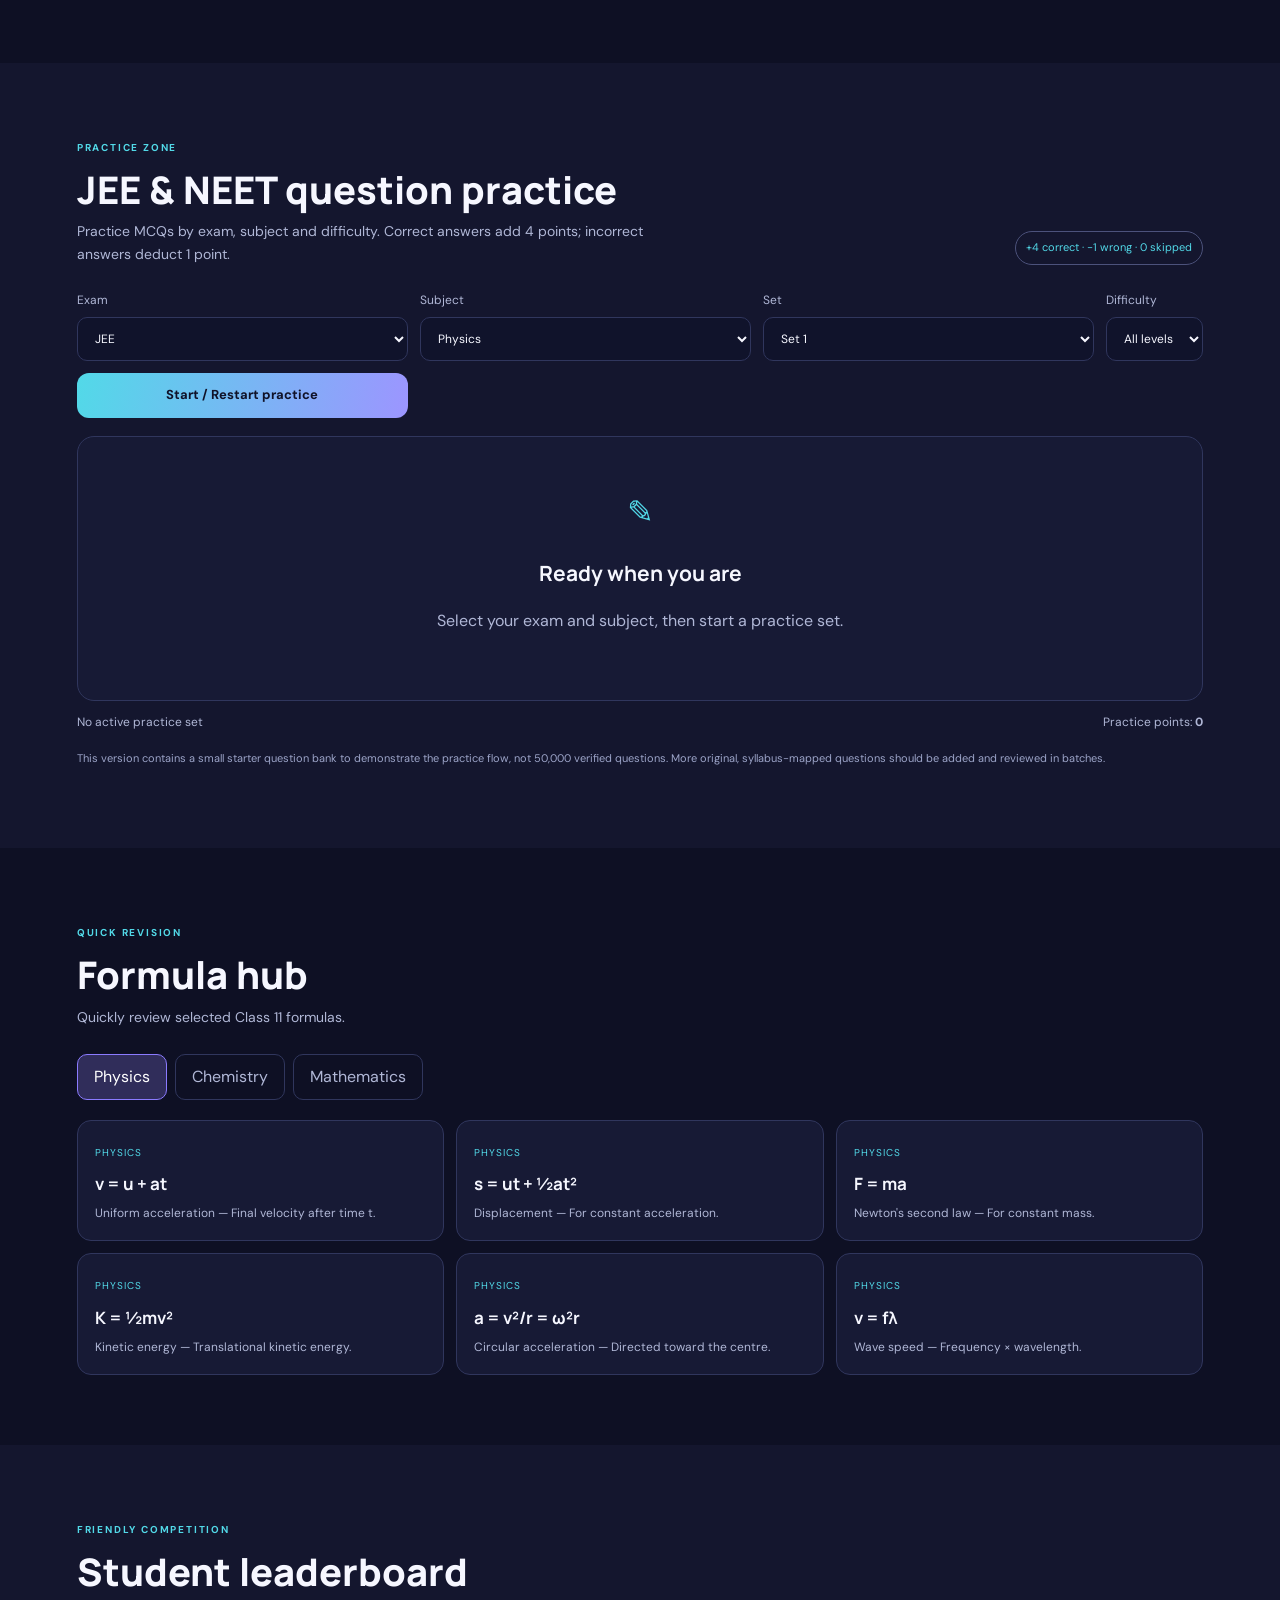
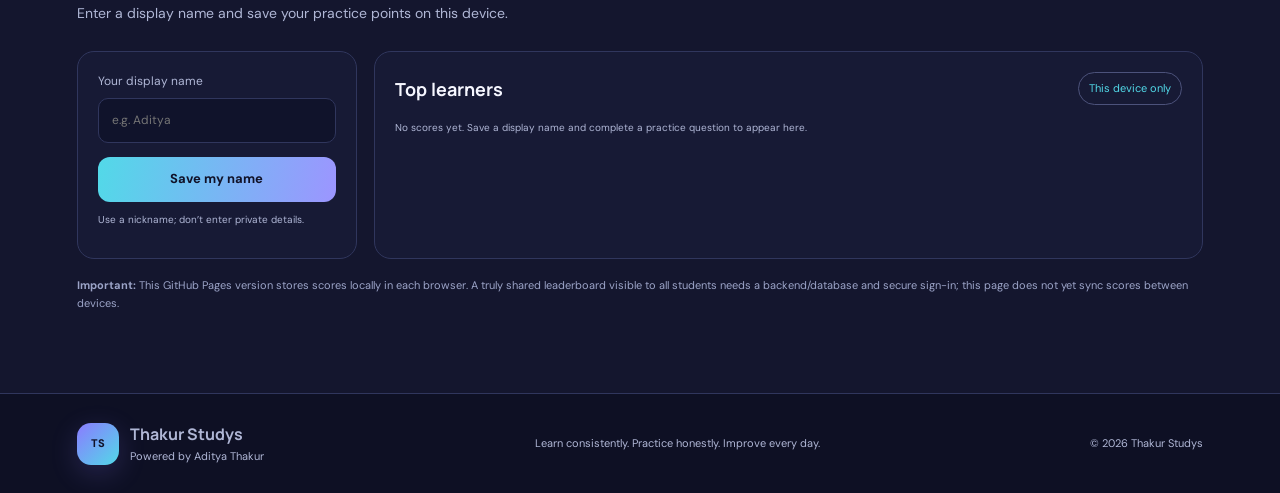
==== commit f50dadf9: "Add files via upload" ====
--- a/index.html
+++ b/index.html
@@ -68,11 +68,87 @@
 <footer><a class="brand" href="#"><span class="logo">TS</span><span><b>Thakur Studys</b><small>Powered by Aditya Thakur</small></span></a><p>Learn consistently. Practice honestly. Improve every day.</p><span>© <span id="year"></span> Thakur Studys</span></footer>
 <script src="app.js"></script>
 <button id="thakur-ai-tab" type="button" aria-label="Open Your Assistant"><span class="robot-face">🤖</span><span>Your<br>Assistant</span></button>
-<div id="thakur-ai-box" aria-hidden="true"><div class="ts-ai-title"><b>🤖 Your Assistant</b><button id="ts-ai-close">×</button></div><div id="ts-ai-chat"><div class="ts-ai-bot">Hi! Ask me a Class 11 Physics, Chemistry, Maths or Biology question.</div></div><div class="ts-ai-row"><input id="ts-ai-input" placeholder="Ask a study question…"><button id="ts-ai-send">Send</button></div></div>
+<div id="thakur-ai-box" aria-hidden="true">
+  <div class="ts-ai-title"><div><b>🤖 Your Assistant</b><small>Class 11 Study Tutor</small></div><button id="ts-ai-close" type="button" aria-label="Close assistant">×</button></div>
+  <div id="ts-ai-chat"><div class="ts-ai-bot">Hi! I’m your Class 11 study assistant. Ask me a Physics, Chemistry, Maths or Biology question.</div></div>
+  <div class="ts-ai-row"><input id="ts-ai-input" autocomplete="off" placeholder="Ask a study question…"><button id="ts-ai-send" type="button">Send</button></div>
+</div>
 <script>
-(()=>{const f=document.getElementById('thakur-ai-tab'),b=document.getElementById('thakur-ai-box'),c=document.getElementById('ts-ai-close'),i=document.getElementById('ts-ai-input'),s=document.getElementById('ts-ai-send'),chat=document.getElementById('ts-ai-chat');if(!f)return;
-function clamp(){const r=f.getBoundingClientRect();f.style.left=Math.max(4,Math.min(innerWidth-r.width-4,r.left))+'px';f.style.top=Math.max(70,Math.min(innerHeight-r.height-4,r.top))+'px';f.style.right='auto';f.style.bottom='auto'}
-f.onclick=()=>{if(f.dataset.dragged==='1'){f.dataset.dragged='0';return}b.classList.add('show');b.setAttribute('aria-hidden','false');document.body.classList.add('ai-open');i.focus()};c.onclick=()=>{b.classList.remove('show');b.setAttribute('aria-hidden','true');document.body.classList.remove('ai-open')};
-let drag=false,sx=0,sy=0,ox=0,oy=0;f.addEventListener('pointerdown',e=>{drag=true;f.dataset.dragged='0';const r=f.getBoundingClientRect();sx=e.clientX;sy=e.clientY;ox=r.left;oy=r.top;f.setPointerCapture(e.pointerId)});f.addEventListener('pointermove',e=>{if(!drag)return;const dx=e.clientX-sx,dy=e.clientY-sy;if(Math.abs(dx)+Math.abs(dy)>6)f.dataset.dragged='1';f.style.left=Math.max(4,Math.min(innerWidth-rw(),ox+dx))+'px';f.style.top=Math.max(70,Math.min(innerHeight-rh(),oy+dy))+'px';f.style.right='auto';f.style.bottom='auto'});f.addEventListener('pointerup',()=>drag=false);function rw(){return f.getBoundingClientRect().width}function rh(){return f.getBoundingClientRect().height}
-function add(t,k){const d=document.createElement('div');d.className='ts-ai-'+k;d.textContent=t;chat.appendChild(d);chat.scrollTop=chat.scrollHeight}function reply(q){q=q.toLowerCase();if(q.includes('newton'))return'Newton’s second law: F = ma. Net force determines acceleration.';if(q.includes('mole'))return'n = mass ÷ molar mass.';if(q.includes('kinetic'))return'K = ½mv².';if(q.includes('sin')&&q.includes('cos'))return'sin²θ + cos²θ = 1.';return'Ask the exact Class 11 question and I’ll explain the concept step by step.'}function send(){const q=i.value.trim();if(!q)return;add(q,'user');i.value='';setTimeout(()=>add(reply(q),'bot'),150)}s.onclick=send;i.onkeydown=e=>{if(e.key==='Enter')send()}})();
+(()=>{
+  const f=document.getElementById('thakur-ai-tab'), b=document.getElementById('thakur-ai-box'), c=document.getElementById('ts-ai-close'), i=document.getElementById('ts-ai-input'), s=document.getElementById('ts-ai-send'), chat=document.getElementById('ts-ai-chat');
+  if(!f||!b||!c||!i||!s||!chat)return;
+  // The assistant starts CLOSED. It opens only after the robot is tapped.
+  b.classList.remove('show'); b.setAttribute('aria-hidden','true');
+  function openAI(){b.classList.add('show');b.setAttribute('aria-hidden','false');document.body.classList.add('ai-open');setTimeout(()=>i.focus(),50)}
+  function closeAI(){b.classList.remove('show');b.setAttribute('aria-hidden','true');document.body.classList.remove('ai-open')}
+  f.addEventListener('click',e=>{if(f.dataset.dragged==='1'){f.dataset.dragged='0';return}openAI()});
+  c.addEventListener('click',closeAI);
+  b.addEventListener('click',e=>e.stopPropagation());
+  // Draggable robot button.
+  let drag=false,sx=0,sy=0,ox=0,oy=0,moved=false;
+  f.addEventListener('pointerdown',e=>{drag=true;moved=false;const r=f.getBoundingClientRect();sx=e.clientX;sy=e.clientY;ox=r.left;oy=r.top;f.setPointerCapture(e.pointerId)});
+  f.addEventListener('pointermove',e=>{if(!drag)return;const dx=e.clientX-sx,dy=e.clientY-sy;if(Math.abs(dx)+Math.abs(dy)>8)moved=true;const w=f.getBoundingClientRect().width,h=f.getBoundingClientRect().height;f.style.left=Math.max(4,Math.min(innerWidth-w-4,ox+dx))+'px';f.style.top=Math.max(70,Math.min(innerHeight-h-4,oy+dy))+'px';f.style.right='auto';f.style.bottom='auto';});
+  f.addEventListener('pointerup',()=>{drag=false;if(moved)f.dataset.dragged='1'});f.addEventListener('pointercancel',()=>drag=false);
+  // Lightweight offline tutor: useful immediately on GitHub Pages without exposing an API key.
+  const KB=[
+   ['rotation','Rotation is motion about an axis. Angular displacement is θ, angular velocity is ω=dθ/dt, and angular acceleration is α=dω/dt. For constant α: ω=ω₀+αt and θ=ω₀t+½αt². Linear and angular quantities are related by v=rω and aₜ=rα.'],
+   ['newton','Newton’s laws: 1st law describes inertia, 2nd law gives net force F=ma, and 3rd law says interacting bodies exert equal and opposite forces on each other. Always use the net force in F=ma.'],
+   ['kinetic energy','Kinetic energy is the energy of motion: K=½mv². It is a scalar and is always non-negative for an ordinary particle.'],
+   ['potential energy','Near Earth, gravitational potential energy can be written U=mgh relative to a chosen reference level. Only changes in potential energy matter for many mechanics problems.'],
+   ['work','Work by a constant force is W=Fs cosθ. Positive work adds energy to the object/system; negative work removes energy.'],
+   ['momentum','Linear momentum p=mv. Impulse J=FΔt equals the change in momentum. In an isolated system, total momentum is conserved.'],
+   ['gravitation','Newton’s law of gravitation is F=Gm₁m₂/r². Gravitational acceleration near a spherical body is g=GM/R² at its surface.'],
+   ['projectile','For ideal projectile motion, horizontal acceleration is zero and vertical acceleration is −g. On level ground, T=2u sinθ/g, H=u²sin²θ/(2g), and R=u²sin2θ/g.'],
+   ['thermodynamics','First law: ΔU=Q−W when W is work done by the system. Q is heat supplied to the system and W is work done by it.'],
+   ['shm','In simple harmonic motion, acceleration is proportional and opposite to displacement: a=−ω²x. The period is T=2π/ω.'],
+   ['mole','One mole contains about 6.022×10²³ entities. Number of moles n=mass/molar mass and number of particles N=nNₐ.'],
+   ['periodic table','Across a period, atomic radius generally decreases while ionisation enthalpy and electronegativity generally increase. Down a group, radius generally increases. Exceptions occur because of subshell structure and shielding.'],
+   ['chemical bonding','Ionic bonding involves electrostatic attraction between ions; covalent bonding involves sharing electron pairs. Lewis structures and VSEPR help predict bonding and molecular shape.'],
+   ['hybridisation','Common Class 11 hybridisation models include sp (linear), sp² (trigonal planar electron geometry) and sp³ (tetrahedral electron geometry). Lone pairs can change the molecular shape.'],
+   ['equilibrium','At dynamic equilibrium, forward and reverse reaction rates are equal while concentrations remain constant. For Kc, use equilibrium concentrations raised to stoichiometric powers; pure solids and liquids are omitted.'],
+   ['redox','Oxidation is loss of electrons or increase in oxidation number; reduction is gain of electrons or decrease in oxidation number. They always occur together in a redox process.'],
+   ['organic chemistry','Organic chemistry studies carbon compounds. Start by identifying the functional group, parent chain, substituents and their positions, then apply systematic naming rules.'],
+   ['quadratic','For ax²+bx+c=0, x=[−b±√(b²−4ac)]/(2a). The discriminant D=b²−4ac tells the nature of the roots: D>0 distinct real roots, D=0 equal real roots, D<0 non-real conjugate roots.'],
+   ['sequence','For an arithmetic progression, aₙ=a+(n−1)d and Sₙ=n/2[2a+(n−1)d].'],
+   ['permutation','nPr=n!/(n−r)! counts ordered selections of r objects from n distinct objects.'],
+   ['combination','nCr=n!/[r!(n−r)!] counts selections where order does not matter.'],
+   ['derivative','A derivative gives the instantaneous rate of change. d(xⁿ)/dx=nxⁿ⁻¹. Product rule: (uv)′=u′v+uv′; chain rule differentiates composite functions.'],
+   ['trigonometry','sin²θ+cos²θ=1, 1+tan²θ=sec²θ and 1+cot²θ=cosec²θ.'],
+   ['straight line','Slope m=(y₂−y₁)/(x₂−x₁). Point-slope form is y−y₁=m(x−x₁), and slope-intercept form is y=mx+c.'],
+   ['cell','Prokaryotic cells lack a membrane-bound nucleus; eukaryotic cells have a true nucleus and membrane-bound organelles. Both have a plasma membrane, genetic material and ribosomes.'],
+   ['mitosis','Mitosis produces two genetically similar daughter nuclei and supports growth, repair and asexual reproduction.'],
+   ['meiosis','Meiosis involves two successive divisions and reduces chromosome number, producing genetically varied haploid cells.'],
+   ['photosynthesis','Photosynthesis converts light energy into chemical energy. In plants, light reactions occur in thylakoid membranes and carbon fixation occurs in the stroma of chloroplasts.'],
+   ['respiration','Aerobic respiration extracts energy from organic molecules. Glycolysis occurs in the cytoplasm; later aerobic stages occur mainly in mitochondria.'],
+   ['nephron','The nephron is the functional unit of the kidney. Filtration occurs at the renal corpuscle, followed by selective reabsorption and secretion along the tubule.'],
+   ['digestion','Human digestion breaks food into absorbable molecules. Major chemical digestion occurs in the mouth, stomach and small intestine, with the small intestine being the main site of absorption.']
+  ];
+  function norm(x){return x.toLowerCase().replace(/[^a-z0-9+\-*/=(). ]/g,' ').replace(/\s+/g,' ').trim()}
+  function add(t,k){const d=document.createElement('div');d.className='ts-ai-'+k;d.textContent=t;chat.appendChild(d);chat.scrollTop=chat.scrollHeight}
+  function math(q){
+    const n=norm(q);
+    let m=n.match(/(?:what is|calculate|find|solve)?\s*(\d+(?:\.\d+)?)\s*\+\s*(\d+(?:\.\d+)?)/); if(m)return `Answer: ${Number(m[1])+Number(m[2])}. I added the two numbers directly.`;
+    m=n.match(/(?:what is|calculate|find)\s*(\d+(?:\.\d+)?)\s*\*\s*(\d+(?:\.\d+)?)/); if(m)return `Answer: ${Number(m[1])*Number(m[2])}.`;
+    m=n.match(/(?:what is|calculate|find)\s*(\d+(?:\.\d+)?)\s*\/\s*(\d+(?:\.\d+)?)/); if(m&&Number(m[2])!==0)return `Answer: ${Number(m[1])/Number(m[2])}.`;
+    return null;
+  }
+  function reply(q){
+    const n=norm(q);
+    if(!n)return 'Type a Class 11 question and I’ll explain it step by step.';
+    if(/^(hi|hello|hey|hii|help)$/.test(n))return 'Hey! Ask me a specific Class 11 Physics, Chemistry, Maths or Biology question. I’ll give the concept, formula and reasoning.';
+    const m=math(q);if(m)return m;
+    if(/why|how|explain|define|what is|what are|meaning/.test(n)){
+      for(const [key,ans] of KB){if(n.includes(key))return ans;}
+    } else {
+      for(const [key,ans] of KB){if(n.includes(key))return ans;}
+    }
+    if(/physics|force|motion|velocity|acceleration/.test(n))return 'For a Physics problem, send the exact question with the given values and I’ll identify the formula and show the steps.';
+    if(/chemistry|chemical|atom|mole|bond/.test(n))return 'For Chemistry, send the exact reaction or numerical question. I’ll explain the concept first and then work through the calculation.';
+    if(/math|mathematics|equation|integral|probability/.test(n))return 'For Maths, send the exact problem. I’ll break it into steps and show the required formula.';
+    if(/biology|plant|cell|human|animal/.test(n))return 'For Biology, send the exact Class 11 question or topic. I’ll explain the concept clearly and point out the key exam facts.';
+    return 'I can answer many Class 11 topics offline, but I’m not connected to a live ChatGPT model from GitHub Pages. Send the exact question and I’ll try the built-in tutor first.';
+  }
+  function send(){const q=i.value.trim();if(!q)return;add(q,'user');i.value='';s.disabled=true;s.textContent='…';setTimeout(()=>{add(reply(q),'bot');s.disabled=false;s.textContent='Send'},180)}
+  s.addEventListener('click',send);i.addEventListener('keydown',e=>{if(e.key==='Enter'){e.preventDefault();send()}});
+})();
 </script></body></html>
--- a/style.css
+++ b/style.css
@@ -35,3 +35,18 @@
 @media(max-width:600px){.quiz-modal{padding:0}.quiz-modal-window{width:100%;height:100%;border-radius:0}.quiz-modal-head{padding-top:max(12px,env(safe-area-inset-top))}.quiz-modal #quizCard{padding:18px}.quiz-modal .question-text{font-size:17px}.quiz-modal .options{grid-template-columns:1fr}}
 
 .quiz-modal{touch-action:auto!important}.quiz-modal-window{pointer-events:auto!important}.quiz-modal-backdrop{pointer-events:auto!important}.modal-question-card{padding:18px!important;min-height:0!important}.modal-question-card .option{touch-action:manipulation;cursor:pointer}
+
+/* AI assistant visibility and chat layout fix */
+#thakur-ai-box{display:none !important;flex-direction:column;background:#11152d;border:1px solid #454c79;border-radius:18px;box-shadow:0 25px 70px rgba(0,0,0,.55)}
+#thakur-ai-box.show{display:flex !important}
+#thakur-ai-box .ts-ai-title{flex:0 0 auto;border-radius:17px 17px 0 0}
+#thakur-ai-box .ts-ai-title small{display:block;font-size:10px;color:#d8eaff;margin-top:2px;opacity:.8}
+#thakur-ai-box #ts-ai-chat{display:flex;flex:1;flex-direction:column;gap:10px;padding:12px;min-height:0;overflow-y:auto}
+#thakur-ai-box .ts-ai-row{display:flex;gap:8px;padding:10px;border-top:1px solid rgba(255,255,255,.1);background:#12162f}
+#thakur-ai-box .ts-ai-row input{flex:1;min-width:0;padding:10px}
+#thakur-ai-box .ts-ai-row button{border:0;border-radius:10px;padding:0 14px;font-weight:700;background:linear-gradient(100deg,#52d9e8,#9c95ff);color:#101228;cursor:pointer}
+#thakur-ai-box .ts-ai-row button:disabled{opacity:.6}
+#thakur-ai-box .ts-ai-bot,#thakur-ai-box .ts-ai-user{max-width:90%;padding:10px 12px;border-radius:13px;font-size:14px;line-height:1.5;white-space:pre-wrap}
+#thakur-ai-box .ts-ai-bot{align-self:flex-start;background:#222943}
+#thakur-ai-box .ts-ai-user{align-self:flex-end;background:#5f42d8}
+#thakur-ai-tab{z-index:2147483647}
